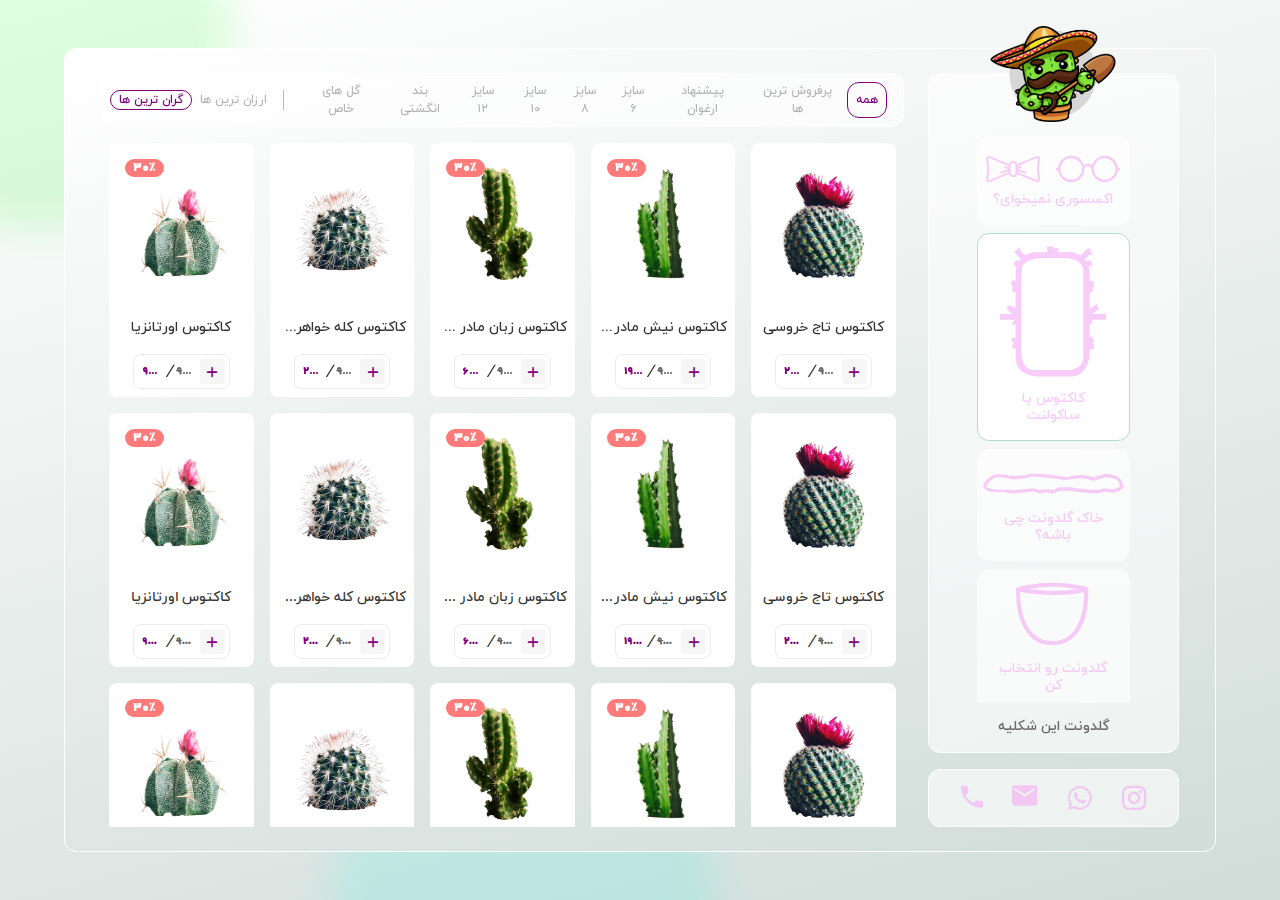
==== cactus-page.html @ 647c4fc6 "a." ====
<!DOCTYPE html>
<html lang="en">
<head>
    <meta charset="UTF-8">
    <title>kaktos | کاکتوس</title>
    <meta name="title" content="kaktos | کاکتوس">
    <meta name="description" content="">
    <meta name="keywords" content="">
    <meta name="robots" content="index, follow">
    <meta http-equiv="Content-Type" content="text/html; charset=utf-8">
    <meta name="language" content="Persian">
    <meta name="author" content="پروشاپ">
    <link rel="icon" href="assets/image/logo.png">
    <meta name="theme-color" content="#FA4252">
    <meta name="viewport" content="width=device-width, initial-scale=1.0, maximum-scale=1.0"/>
    <link rel="stylesheet" type="text/css" href="assets/vendors/bootstrap/css/bootstrap.min.css">
    <link rel="stylesheet" type="text/css" href="assets/vendors/bootstrap/css/bootstrap.rtl.min.css">
    <link rel="stylesheet" type="text/css" href="assets/vendors/nice-number/jquery.nice-number.css">
    <link rel="stylesheet" type="text/css" href="assets/vendors/OverlayScrollbars/css/OverlayScrollbars.min.css">

    <link type="text/css" rel="stylesheet" href="assets/vendors/lightgallery/css/lightgallery.min.css" />
    <link type="text/css" rel="stylesheet" href="assets/vendors/lightgallery/css/lg-zoom.css" />
    <link rel="stylesheet" type="text/css" href="assets/css/main.css">
</head>
<body class="rtl" dir="rtl">
<div class="background position-fixed">
</div>
<main class="position-relative py-5 px-md-0 px-2">
    <div class="container custom-container main-bg border-color-white border-style-solid border-width-1 border-radius-30 fixed-height h-100">
        <div class="row d-flex flex-wrap align-items-center px-0 py-4 p-md-4 h-100">
            <div class="bgc-purple d-lg-none bgc-lavender-rose-hover color-white color-purple-hover transition-1s menu-icon position-fixed d-flex align-items-center justify-content-center">
                <i class="icon-font-menu fw-bold fst-normal d-flex align-items-center justify-content-center font-size-14"></i>
            </div>
            <div class="col-lg-3 h-100 d-flex flex-column sidebar-sm">
                <div class="icon-font-close d-lg-none color-purple font-size-26 me-0 ms-auto"></div>
                <div class="sidebar bgc-white-b-6 border-radius-30 position-relative h-100 pt-0 pt-lg-5 d-flex flex-column  border-width-1 border-style-solid border-color-white">
                    <div class="image position-absolute">
                        <img src="assets/image/logo.png" alt="logo" class="w-100 h-100" />
                    </div>
                    <div class="sidebar-main w-100 h-100 d-flex flex-column">
                        <div class="scrollbar px-4 h-100">
                            <div class="create-vase-items px-4 d-flex flex-column justify-content-between h-100">
                                <a href="#" class="mb-2 bgc-white-b-6 bgc-white-hover border-radius-30 p-3 d-flex flex-wrap color-lavender-rose-b-6 color-lavender-rose-hover">
                                    <div class="w-100 d-flex align-items-center justify-content-center">
                                        <i class="icon-font-glasses fst-normal font-size-26 px-2"></i>
                                        <i class="icon-font-bow-tie fst-normal font-size-26 px-2"></i>
                                    </div>
                                    <h6 class="text-center mb-0 w-100 font-size-14">اکسسوری نمیخوای؟</h6>
                                </a>
                                <a href="#" class="active mb-2  bgc-white-b-6 bgc-white-hover border-radius-30 p-3 d-flex flex-wrap color-lavender-rose-b-6 color-lavender-rose-hover">
                                    <div class="w-100 d-flex align-items-center justify-content-center">
                                        <i class="icon-font-cactus cactus-icon fst-normal fw-bold px-2"></i>
                                    </div>
                                    <h6 class="text-center mb-0 w-100 mt-3 font-size-14">کاکتوس یا ساکولنت</h6>
                                </a>
                                <a href="#" class="mb-2 bgc-white-b-6 bgc-white-hover border-radius-30 p-3 d-flex flex-wrap color-lavender-rose-b-6 color-lavender-rose-hover">
                                    <div class="w-100 d-flex align-items-center justify-content-center">
                                        <i class="icon-font-soil soil-icon fst-normal fw-bold px-2"></i>
                                    </div>
                                    <h6 class="text-center mb-0 w-100 font-size-14">خاک گلدونت چی باشه؟</h6>
                                </a>
                                <a href="#" class="mb-2 bgc-white-b-6 bgc-white-hover border-radius-30 p-3 d-flex flex-wrap color-lavender-rose-b-6 color-lavender-rose-hover">
                                    <div class="w-100 d-flex align-items-center justify-content-center">
                                        <i class="icon-font-vase vase-icon fst-normal fw-bold px-2"></i>
                                    </div>
                                    <h6 class="text-center mb-0 w-100 mt-3 font-size-14">گلدونت رو انتخاب کن</h6>
                                </a>
                            </div>
                        </div>
                        <div class="px-4 w-100 text-center my-3">
                            <h6 class="font-size-14 color-dim-gray mb-0">گلدونت این شکلیه</h6>
                        </div>
                    </div>
                </div>
                <ul class="bgc-white-b-6 w-100 border-radius-30 position-relative py-3 px-4 mt-3 mb-0 d-flex justify-content-between border-width-1 border-style-solid border-color-white">
                    <li class="px-2">
                        <a href="" class="icon-font-instagram font-size-24 d-flex align-items-center color-lavender-rose-b-6 color-purple-hover"></a>
                    </li>
                    <li class="px-2">
                        <a href="" class="icon-font-whatsApp font-size-24 d-flex align-items-center color-lavender-rose-b-6 color-purple-hover"></a>
                    </li>
                    <li class="px-2">
                        <a href="" class="icon-font-mail font-size-20 d-flex align-items-center color-lavender-rose-b-6 color-purple-hover"></a>
                    </li>
                    <li class="px-2">
                        <a href="" class="icon-font-phone font-size-22 d-flex align-items-center color-lavender-rose-b-6 color-purple-hover"></a>
                    </li>
                </ul>
            </div>
            <div class="col-12 col-lg-9 h-100 d-flex scrollbar">
                <div class="gallery w-100">
                    <div class="d-flex align-items-center justify-content-between py-2 bgc-white-b-6 border-color-white border-style-solid border-width-1 border-radius-30 mb-3">
                        <div class="col-4 col-sm-3 p-0 option-sm position-relative flex-lg-grow-1" data-dropdown>
                            <div class="option-head d-flex d-lg-none px-2 justify-content-between">
                                <span class="set-text font-size-12 text-no-wrap flex-grow-1"></span>
                                <i class="icon-font-arrow-down fst-normal d-flex align-items-center font-size-18 fw-bold arrow"></i>
                            </div>
                            <div id="filters" class="category-leaders js-radio-button-group filters button-group px-3 py-2 py-lg-0 options d-flex flex-column flex-lg-row">
                                <button class="border-0 bgc-transparent color-dim-gray-2-b-5 px-2 font-size-12 border-radius-30 is-checked" data-filter="*">همه</button>
                                <button class="border-0 bgc-transparent color-dim-gray-2-b-5 px-2 font-size-12 border-radius-30" data-filter="best-sellers-category">پرفروش ترین ها</button>
                                <button class="border-0 bgc-transparent color-dim-gray-2-b-5 px-2 font-size-12 border-radius-30" data-filter="arqhavan-suggestion">پیشنهاد ارغوان</button>
                                <button class="border-0 bgc-transparent color-dim-gray-2-b-5 px-2 font-size-12 border-radius-30" data-filter="size-6">سایز ۶</button>
                                <button class="border-0 bgc-transparent color-dim-gray-2-b-5 px-2 font-size-12 border-radius-30" data-filter="size-8">سایز ۸</button>
                                <button class="border-0 bgc-transparent color-dim-gray-2-b-5 px-2 font-size-12 border-radius-30" data-filter="size-10">سایز ۱۰</button>
                                <button class="border-0 bgc-transparent color-dim-gray-2-b-5 px-2 font-size-12 border-radius-30" data-filter="size-12">سایز ۱۲</button>
                                <button class="border-0 bgc-transparent color-dim-gray-2-b-5 px-2 font-size-12 border-radius-30" data-filter="thumbnail">بند انگشتی</button>
                                <button class="border-0 bgc-transparent color-dim-gray-2-b-5 px-2 font-size-12 border-radius-30" data-filter="special-flowers">گل های خاص</button>
                            </div>
                        </div>
                        <div id="sorts" class="sort-button-group d-flex flex-wrap js-radio-button-group filters button-group px-2">
                            <button class="border-0 bgc-transparent color-dim-gray-2-b-5 px-2 font-size-12 border-radius-30" data-sort-direction="asc" data-sort-value="price">ارزان ترین ها</button>
                            <button class="border-0 bgc-transparent color-dim-gray-2-b-5 px-2 font-size-12 border-radius-30 is-checked" data-sort-direction="desc" data-sort-value="price">گران ترین ها</button>
                        </div>
                    </div>
                    <div class="grid w-100 gallery-container" id="gallery">
                        <div class="grid-item px-2 mb-3" data-order="arqhavan-suggestion" data-price="2000">
                            <div class="p-2 bgc-white border-radius-20">
                                <div class="image text-center position-relative" data-src="assets/image/cactus's/1.png">
                                    <div class="gallery-popup position-absolute w-100 h-100 d-flex align-items-end justify-content-end p-2 bgc-whisper-2-b-5 border-radius-20 cursor-pointer">
                                        <i class="icon-font-search d-flex align-content-center justify-content-center fst-normal bgc-white p-2 border-radius-50 color-purple"></i>
                                    </div>
                                    <a href="#">
                                        <img class="img-fluid" src="assets/image/cactus's/1.png" alt="کاکتوس تاج خروسی">
                                    </a>
                                </div>
                                <div class="galley-content text-center mt-3 d-flex flex-column w-100 justify-content-center">
                                    <a href="" class="font-size-14 color-black-b-8 color-purple-hover mb-2 text-no-wrap">کاکتوس تاج خروسی</a>
                                    <div class="price border-style-solid border-width-1 text-start border-color-whisper border-radius-20 mt-2 d-flex flex-wrap align-items-center justify-content-between p-1 mx-3">
                                        <div class="cart-plus bgc-white-smoke d-flex align-items-center justify-content-center p-2 border-radius-10 color-purple cursor-pointer color-white-hover bgc-purple-hover transition-1s">
                                            <i class="icon-font-plus fw-bold font-size-10 pt-1 fst-normal"></i>
                                        </div>
                                        <div class="px-1 card-price d-flex align-items-center flex-grow-1">
                                            <span class="font-size-10 color-dim-gray fw-bold text-decoration-line-through w-50 text-no-wrap text-end dir-ltr">۹۸.۰۰۰ </span>
                                            <i class="color-black-b-8 px-1">/</i>
                                            <span class="font-size-10 color-purple fw-bold text-no-wrap w-50 text-no-wrap text-end dir-ltr">۲۰۰۰</span>
                                        </div>
                                    </div>
                                </div>
                            </div>
                        </div>
                        <div class="grid-item px-2 mb-3" data-order="best-sellers-category" data-price="19000">
                            <div class="p-2 bgc-white border-radius-20">
                                <div class="image text-center position-relative" data-src="assets/image/cactus's/4.png">
                                    <span class="discount position-absolute bgc-salmon font-size-12 fw-bold px-2 border-radius-50 color-white">
                                        ۳۰٪
                                    </span>
                                    <div class="gallery-popup position-absolute w-100 h-100 d-flex align-items-end justify-content-end p-2 bgc-whisper-2-b-5 border-radius-20 cursor-pointer">
                                        <i class="icon-font-search d-flex align-content-center justify-content-center fst-normal bgc-white p-2 border-radius-50 color-purple"></i>
                                    </div>
                                    <a href="#">
                                        <img class="img-fluid" src="assets/image/cactus's/4.png" alt="کاکتوس نیش مادرزن">
                                    </a>
                                </div>
                                <div class="galley-content text-center mt-3 d-flex flex-column w-100 justify-content-center">
                                    <a href="" class="font-size-14 color-black-b-8 color-purple-hover mb-2 text-no-wrap">کاکتوس نیش مادرزن</a>
                                    <div class="price border-style-solid border-width-1 text-start border-color-whisper border-radius-20 mt-2 d-flex flex-wrap align-items-center justify-content-between p-1 mx-3">
                                        <div class="cart-plus bgc-white-smoke d-flex align-items-center justify-content-center p-2 border-radius-10 color-purple cursor-pointer color-white-hover bgc-purple-hover transition-1s">
                                            <i class="icon-font-plus fw-bold font-size-10 pt-1 fst-normal"></i>
                                        </div>
                                        <div class="px-1 card-price d-flex align-items-center flex-grow-1">
                                            <span class="font-size-10 color-dim-gray fw-bold text-decoration-line-through w-50 text-no-wrap text-end dir-ltr">۹۸.۰۰۰ </span>
                                            <i class="color-black-b-8 px-1">/</i>
                                            <span class="font-size-10 color-purple fw-bold text-no-wrap w-50 text-no-wrap text-end dir-ltr">۱۹۰۰۰</span>
                                        </div>
                                    </div>
                                </div>
                            </div>
                        </div>
                        <div class="grid-item px-2 mb-3" data-order="size-8" data-price="6000">
                            <div class="p-2 bgc-white border-radius-20">
                                <div class="image text-center position-relative" data-src="assets/image/cactus's/2.png">
                                    <span class="discount position-absolute bgc-salmon font-size-12 fw-bold px-2 border-radius-50 color-white">
                                        ۳۰٪
                                    </span>
                                    <div class="gallery-popup position-absolute w-100 h-100 d-flex align-items-end justify-content-end p-2 bgc-whisper-2-b-5 border-radius-20 cursor-pointer">
                                        <i class="icon-font-search d-flex align-content-center justify-content-center fst-normal bgc-white p-2 border-radius-50 color-purple"></i>
                                    </div>
                                    <a href="#">
                                        <img class="img-fluid" src="assets/image/cactus's/2.png" alt="کاکتوس زبان مادر شوهر">
                                    </a>
                                </div>
                                <div class="galley-content text-center mt-3 d-flex flex-column w-100 justify-content-center">
                                    <a href="" class="font-size-14 color-black-b-8 color-purple-hover mb-2 text-no-wrap">کاکتوس زبان مادر شوهر</a>
                                    <div class="price border-style-solid border-width-1 text-start border-color-whisper border-radius-20 mt-2 d-flex flex-wrap align-items-center justify-content-between p-1 mx-3">
                                        <div class="cart-plus bgc-white-smoke d-flex align-items-center justify-content-center p-2 border-radius-10 color-purple cursor-pointer color-white-hover bgc-purple-hover transition-1s">
                                            <i class="icon-font-plus fw-bold font-size-10 pt-1 fst-normal"></i>
                                        </div>
                                        <div class="px-1 card-price d-flex align-items-center flex-grow-1">
                                            <span class="font-size-10 color-dim-gray fw-bold text-decoration-line-through w-50 text-no-wrap text-end dir-ltr">۹۸.۰۰۰ </span>
                                            <i class="color-black-b-8 px-1">/</i>
                                            <span class="font-size-10 color-purple fw-bold text-no-wrap w-50 text-no-wrap text-end dir-ltr">۶۰۰۰</span>
                                        </div>
                                    </div>
                                </div>
                            </div>
                        </div>
                        <div class="grid-item px-2 mb-3" data-order="size-6" data-price="250000">
                            <div class="p-2 bgc-white border-radius-20">
                                <div class="image text-center position-relative" data-src="assets/image/cactus's/5.png">
                                    <div class="gallery-popup position-absolute w-100 h-100 d-flex align-items-end justify-content-end p-2 bgc-whisper-2-b-5 border-radius-20 cursor-pointer">
                                        <i class="icon-font-search d-flex align-content-center justify-content-center fst-normal bgc-white p-2 border-radius-50 color-purple"></i>
                                    </div>
                                    <a href="#">
                                        <img class="img-fluid" src="assets/image/cactus's/5.png" alt="کاکتوس کله خواهرشوهر">
                                    </a>
                                </div>
                                <div class="galley-content text-center mt-3 d-flex flex-column w-100 justify-content-center">
                                    <a href="" class="font-size-14 color-black-b-8 color-purple-hover mb-2 text-no-wrap">کاکتوس کله خواهرشوهر</a>
                                    <div class="price border-style-solid border-width-1 text-start border-color-whisper border-radius-20 mt-2 d-flex flex-wrap align-items-center justify-content-between p-1 mx-3">
                                        <div class="cart-plus bgc-white-smoke d-flex align-items-center justify-content-center p-2 border-radius-10 color-purple cursor-pointer color-white-hover bgc-purple-hover transition-1s">
                                            <i class="icon-font-plus fw-bold font-size-10 pt-1 fst-normal"></i>
                                        </div>
                                        <div class="px-1 card-price d-flex align-items-center flex-grow-1">
                                            <span class="font-size-10 color-dim-gray fw-bold text-decoration-line-through w-50 text-no-wrap text-end dir-ltr">۹۸.۰۰۰ </span>
                                            <i class="color-black-b-8 px-1">/</i>
                                            <span class="font-size-10 color-purple fw-bold text-no-wrap w-50 text-no-wrap text-end dir-ltr">۲۵۰۰۰۰</span>
                                        </div>
                                    </div>
                                </div>
                            </div>
                        </div>
                        <div class="grid-item px-2 mb-3" data-order="size-6" data-price="9000">
                            <div class="p-2 bgc-white border-radius-20">
                                <div class="image text-center position-relative" data-src="assets/image/cactus's/3.png">
                                    <span class="discount position-absolute bgc-salmon font-size-12 fw-bold px-2 border-radius-50 color-white">
                                        ۳۰٪
                                    </span>
                                    <div class="gallery-popup position-absolute w-100 h-100 d-flex align-items-end justify-content-end p-2 bgc-whisper-2-b-5 border-radius-20 cursor-pointer">
                                        <i class="icon-font-search d-flex align-content-center justify-content-center fst-normal bgc-white p-2 border-radius-50 color-purple"></i>
                                    </div>
                                    <a href="#">
                                        <img class="img-fluid" src="assets/image/cactus's/3.png" alt="کاکتوس اورتانزیا">
                                    </a>
                                </div>
                                <div class="galley-content text-center mt-3 d-flex flex-column w-100 justify-content-center">
                                    <a href="" class="font-size-14 color-black-b-8 color-purple-hover mb-2 text-no-wrap">کاکتوس اورتانزیا</a>
                                    <div class="price border-style-solid border-width-1 text-start border-color-whisper border-radius-20 mt-2 d-flex flex-wrap align-items-center justify-content-between p-1 mx-3">
                                        <div class="cart-plus bgc-white-smoke d-flex align-items-center justify-content-center p-2 border-radius-10 color-purple cursor-pointer color-white-hover bgc-purple-hover transition-1s">
                                            <i class="icon-font-plus fw-bold font-size-10 pt-1 fst-normal"></i>
                                        </div>
                                        <div class="px-1 card-price d-flex align-items-center flex-grow-1">
                                            <span class="font-size-10 color-dim-gray fw-bold text-decoration-line-through w-50 text-no-wrap text-end dir-ltr">۹۸.۰۰۰ </span>
                                            <i class="color-black-b-8 px-1">/</i>
                                            <span class="font-size-10 color-purple fw-bold text-no-wrap w-50 text-no-wrap text-end dir-ltr">۹۰۰۰</span>
                                        </div>
                                    </div>
                                </div>
                            </div>
                        </div>
                        <div class="grid-item px-2 mb-3" data-order="size-8" data-price="2000">
                            <div class="p-2 bgc-white border-radius-20">
                                <div class="image text-center position-relative" data-src="assets/image/cactus's/1.png">
                                    <div class="gallery-popup position-absolute w-100 h-100 d-flex align-items-end justify-content-end p-2 bgc-whisper-2-b-5 border-radius-20 cursor-pointer">
                                        <i class="icon-font-search d-flex align-content-center justify-content-center fst-normal bgc-white p-2 border-radius-50 color-purple"></i>
                                    </div>
                                    <a href="#">
                                        <img class="img-fluid" src="assets/image/cactus's/1.png" alt="کاکتوس تاج خروسی">
                                    </a>
                                </div>
                                <div class="galley-content text-center mt-3 d-flex flex-column w-100 justify-content-center">
                                    <a href="" class="font-size-14 color-black-b-8 color-purple-hover mb-2 text-no-wrap">کاکتوس تاج خروسی</a>
                                    <div class="price border-style-solid border-width-1 text-start border-color-whisper border-radius-20 mt-2 d-flex flex-wrap align-items-center justify-content-between p-1 mx-3">
                                        <div class="cart-plus bgc-white-smoke d-flex align-items-center justify-content-center p-2 border-radius-10 color-purple cursor-pointer color-white-hover bgc-purple-hover transition-1s">
                                            <i class="icon-font-plus fw-bold font-size-10 pt-1 fst-normal"></i>
                                        </div>
                                        <div class="px-1 card-price d-flex align-items-center flex-grow-1">
                                            <span class="font-size-10 color-dim-gray fw-bold text-decoration-line-through w-50 text-no-wrap text-end dir-ltr">۹۸.۰۰۰ </span>
                                            <i class="color-black-b-8 px-1">/</i>
                                            <span class="font-size-10 color-purple fw-bold text-no-wrap w-50 text-no-wrap text-end dir-ltr">۲۰۰۰</span>
                                        </div>
                                    </div>
                                </div>
                            </div>
                        </div>
                        <div class="grid-item px-2 mb-3" data-order="size-6" data-price="19000">
                            <div class="p-2 bgc-white border-radius-20">
                                <div class="image text-center position-relative" data-src="assets/image/cactus's/4.png">
                                    <span class="discount position-absolute bgc-salmon font-size-12 fw-bold px-2 border-radius-50 color-white">
                                        ۳۰٪
                                    </span>
                                    <div class="gallery-popup position-absolute w-100 h-100 d-flex align-items-end justify-content-end p-2 bgc-whisper-2-b-5 border-radius-20 cursor-pointer">
                                        <i class="icon-font-search d-flex align-content-center justify-content-center fst-normal bgc-white p-2 border-radius-50 color-purple"></i>
                                    </div>
                                    <a href="#">
                                        <img class="img-fluid" src="assets/image/cactus's/4.png" alt="کاکتوس نیش مادرزن">
                                    </a>
                                </div>
                                <div class="galley-content text-center mt-3 d-flex flex-column w-100 justify-content-center">
                                    <a href="" class="font-size-14 color-black-b-8 color-purple-hover mb-2 text-no-wrap">کاکتوس نیش مادرزن</a>
                                    <div class="price border-style-solid border-width-1 text-start border-color-whisper border-radius-20 mt-2 d-flex flex-wrap align-items-center justify-content-between p-1 mx-3">
                                        <div class="cart-plus bgc-white-smoke d-flex align-items-center justify-content-center p-2 border-radius-10 color-purple cursor-pointer color-white-hover bgc-purple-hover transition-1s">
                                            <i class="icon-font-plus fw-bold font-size-10 pt-1 fst-normal"></i>
                                        </div>
                                        <div class="px-1 card-price d-flex align-items-center flex-grow-1">
                                            <span class="font-size-10 color-dim-gray fw-bold text-decoration-line-through w-50 text-no-wrap text-end dir-ltr">۹۸.۰۰۰ </span>
                                            <i class="color-black-b-8 px-1">/</i>
                                            <span class="font-size-10 color-purple fw-bold text-no-wrap w-50 text-no-wrap text-end dir-ltr">۱۹۰۰۰</span>
                                        </div>
                                    </div>
                                </div>
                            </div>
                        </div>
                        <div class="grid-item px-2 mb-3" data-order="best-sellers-category" data-price="6000">
                            <div class="p-2 bgc-white border-radius-20">
                                <div class="image text-center position-relative" data-src="assets/image/cactus's/2.png">
                                    <span class="discount position-absolute bgc-salmon font-size-12 fw-bold px-2 border-radius-50 color-white">
                                        ۳۰٪
                                    </span>
                                    <div class="gallery-popup position-absolute w-100 h-100 d-flex align-items-end justify-content-end p-2 bgc-whisper-2-b-5 border-radius-20 cursor-pointer">
                                        <i class="icon-font-search d-flex align-content-center justify-content-center fst-normal bgc-white p-2 border-radius-50 color-purple"></i>
                                    </div>
                                    <a href="#">
                                        <img class="img-fluid" src="assets/image/cactus's/2.png" alt="کاکتوس زبان مادر شوهر">
                                    </a>
                                </div>
                                <div class="galley-content text-center mt-3 d-flex flex-column w-100 justify-content-center">
                                    <a href="" class="font-size-14 color-black-b-8 color-purple-hover mb-2 text-no-wrap">کاکتوس زبان مادر شوهر</a>
                                    <div class="price border-style-solid border-width-1 text-start border-color-whisper border-radius-20 mt-2 d-flex flex-wrap align-items-center justify-content-between p-1 mx-3">
                                        <div class="cart-plus bgc-white-smoke d-flex align-items-center justify-content-center p-2 border-radius-10 color-purple cursor-pointer color-white-hover bgc-purple-hover transition-1s">
                                            <i class="icon-font-plus fw-bold font-size-10 pt-1 fst-normal"></i>
                                        </div>
                                        <div class="px-1 card-price d-flex align-items-center flex-grow-1">
                                            <span class="font-size-10 color-dim-gray fw-bold text-decoration-line-through w-50 text-no-wrap text-end dir-ltr">۹۸.۰۰۰ </span>
                                            <i class="color-black-b-8 px-1">/</i>
                                            <span class="font-size-10 color-purple fw-bold text-no-wrap w-50 text-no-wrap text-end dir-ltr">۶۰۰۰</span>
                                        </div>
                                    </div>
                                </div>
                            </div>
                        </div>
                        <div class="grid-item px-2 mb-3" data-order="thumbnail" data-price="250000">
                            <div class="p-2 bgc-white border-radius-20">
                                <div class="image text-center position-relative" data-src="assets/image/cactus's/5.png">
                                    <div class="gallery-popup position-absolute w-100 h-100 d-flex align-items-end justify-content-end p-2 bgc-whisper-2-b-5 border-radius-20 cursor-pointer">
                                        <i class="icon-font-search d-flex align-content-center justify-content-center fst-normal bgc-white p-2 border-radius-50 color-purple"></i>
                                    </div>
                                    <a href="#">
                                        <img class="img-fluid" src="assets/image/cactus's/5.png" alt="کاکتوس کله خواهرشوهر">
                                    </a>
                                </div>
                                <div class="galley-content text-center mt-3 d-flex flex-column w-100 justify-content-center">
                                    <a href="" class="font-size-14 color-black-b-8 color-purple-hover mb-2 text-no-wrap">کاکتوس کله خواهرشوهر</a>
                                    <div class="price border-style-solid border-width-1 text-start border-color-whisper border-radius-20 mt-2 d-flex flex-wrap align-items-center justify-content-between p-1 mx-3">
                                        <div class="cart-plus bgc-white-smoke d-flex align-items-center justify-content-center p-2 border-radius-10 color-purple cursor-pointer color-white-hover bgc-purple-hover transition-1s">
                                            <i class="icon-font-plus fw-bold font-size-10 pt-1 fst-normal"></i>
                                        </div>
                                        <div class="px-1 card-price d-flex align-items-center flex-grow-1">
                                            <span class="font-size-10 color-dim-gray fw-bold text-decoration-line-through w-50 text-no-wrap text-end dir-ltr">۹۸.۰۰۰ </span>
                                            <i class="color-black-b-8 px-1">/</i>
                                            <span class="font-size-10 color-purple fw-bold text-no-wrap w-50 text-no-wrap text-end dir-ltr">۲۵۰۰۰۰</span>
                                        </div>
                                    </div>
                                </div>
                            </div>
                        </div>
                        <div class="grid-item px-2 mb-3" data-order="thumbnail" data-price="9000">
                            <div class="p-2 bgc-white border-radius-20">
                                <div class="image text-center position-relative" data-src="assets/image/cactus's/3.png">
                                    <span class="discount position-absolute bgc-salmon font-size-12 fw-bold px-2 border-radius-50 color-white">
                                        ۳۰٪
                                    </span>
                                    <div class="gallery-popup position-absolute w-100 h-100 d-flex align-items-end justify-content-end p-2 bgc-whisper-2-b-5 border-radius-20 cursor-pointer">
                                        <i class="icon-font-search d-flex align-content-center justify-content-center fst-normal bgc-white p-2 border-radius-50 color-purple"></i>
                                    </div>
                                    <a href="#">
                                        <img class="img-fluid" src="assets/image/cactus's/3.png" alt="کاکتوس اورتانزیا">
                                    </a>
                                </div>
                                <div class="galley-content text-center mt-3 d-flex flex-column w-100 justify-content-center">
                                    <a href="" class="font-size-14 color-black-b-8 color-purple-hover mb-2 text-no-wrap">کاکتوس اورتانزیا</a>
                                    <div class="price border-style-solid border-width-1 text-start border-color-whisper border-radius-20 mt-2 d-flex flex-wrap align-items-center justify-content-between p-1 mx-3">
                                        <div class="cart-plus bgc-white-smoke d-flex align-items-center justify-content-center p-2 border-radius-10 color-purple cursor-pointer color-white-hover bgc-purple-hover transition-1s">
                                            <i class="icon-font-plus fw-bold font-size-10 pt-1 fst-normal"></i>
                                        </div>
                                        <div class="px-1 card-price d-flex align-items-center flex-grow-1">
                                            <span class="font-size-10 color-dim-gray fw-bold text-decoration-line-through w-50 text-no-wrap text-end dir-ltr">۹۸.۰۰۰ </span>
                                            <i class="color-black-b-8 px-1">/</i>
                                            <span class="font-size-10 color-purple fw-bold text-no-wrap w-50 text-no-wrap text-end dir-ltr">۹۰۰۰</span>
                                        </div>
                                    </div>
                                </div>
                            </div>
                        </div>
                        <div class="grid-item px-2 mb-3" data-order="arqhavan-suggestion" data-price="2000">
                            <div class="p-2 bgc-white border-radius-20">
                                <div class="image text-center position-relative" data-src="assets/image/cactus's/1.png">
                                    <div class="gallery-popup position-absolute w-100 h-100 d-flex align-items-end justify-content-end p-2 bgc-whisper-2-b-5 border-radius-20 cursor-pointer">
                                        <i class="icon-font-search d-flex align-content-center justify-content-center fst-normal bgc-white p-2 border-radius-50 color-purple"></i>
                                    </div>
                                    <a href="#">
                                        <img class="img-fluid" src="assets/image/cactus's/1.png" alt="کاکتوس تاج خروسی">
                                    </a>
                                </div>
                                <div class="galley-content text-center mt-3 d-flex flex-column w-100 justify-content-center">
                                    <a href="" class="font-size-14 color-black-b-8 color-purple-hover mb-2 text-no-wrap">کاکتوس تاج خروسی</a>
                                    <div class="price border-style-solid border-width-1 text-start border-color-whisper border-radius-20 mt-2 d-flex flex-wrap align-items-center justify-content-between p-1 mx-3">
                                        <div class="cart-plus bgc-white-smoke d-flex align-items-center justify-content-center p-2 border-radius-10 color-purple cursor-pointer color-white-hover bgc-purple-hover transition-1s">
                                            <i class="icon-font-plus fw-bold font-size-10 pt-1 fst-normal"></i>
                                        </div>
                                        <div class="px-1 card-price d-flex align-items-center flex-grow-1">
                                            <span class="font-size-10 color-dim-gray fw-bold text-decoration-line-through w-50 text-no-wrap text-end dir-ltr">۹۸.۰۰۰ </span>
                                            <i class="color-black-b-8 px-1">/</i>
                                            <span class="font-size-10 color-purple fw-bold text-no-wrap w-50 text-no-wrap text-end dir-ltr">۲۰۰۰</span>
                                        </div>
                                    </div>
                                </div>
                            </div>
                        </div>
                        <div class="grid-item px-2 mb-3" data-order="best-sellers-category" data-price="19000">
                            <div class="p-2 bgc-white border-radius-20">
                                <div class="image text-center position-relative" data-src="assets/image/cactus's/4.png">
                                    <span class="discount position-absolute bgc-salmon font-size-12 fw-bold px-2 border-radius-50 color-white">
                                        ۳۰٪
                                    </span>
                                    <div class="gallery-popup position-absolute w-100 h-100 d-flex align-items-end justify-content-end p-2 bgc-whisper-2-b-5 border-radius-20 cursor-pointer">
                                        <i class="icon-font-search d-flex align-content-center justify-content-center fst-normal bgc-white p-2 border-radius-50 color-purple"></i>
                                    </div>
                                    <a href="#">
                                        <img class="img-fluid" src="assets/image/cactus's/4.png" alt="کاکتوس نیش مادرزن">
                                    </a>
                                </div>
                                <div class="galley-content text-center mt-3 d-flex flex-column w-100 justify-content-center">
                                    <a href="" class="font-size-14 color-black-b-8 color-purple-hover mb-2 text-no-wrap">کاکتوس نیش مادرزن</a>
                                    <div class="price border-style-solid border-width-1 text-start border-color-whisper border-radius-20 mt-2 d-flex flex-wrap align-items-center justify-content-between p-1 mx-3">
                                        <div class="cart-plus bgc-white-smoke d-flex align-items-center justify-content-center p-2 border-radius-10 color-purple cursor-pointer color-white-hover bgc-purple-hover transition-1s">
                                            <i class="icon-font-plus fw-bold font-size-10 pt-1 fst-normal"></i>
                                        </div>
                                        <div class="px-1 card-price d-flex align-items-center flex-grow-1">
                                            <span class="font-size-10 color-dim-gray fw-bold text-decoration-line-through w-50 text-no-wrap text-end dir-ltr">۹۸.۰۰۰ </span>
                                            <i class="color-black-b-8 px-1">/</i>
                                            <span class="font-size-10 color-purple fw-bold text-no-wrap w-50 text-no-wrap text-end dir-ltr">۱۹۰۰۰</span>
                                        </div>
                                    </div>
                                </div>
                            </div>
                        </div>
                        <div class="grid-item px-2 mb-3" data-order="size-6" data-price="6000">
                            <div class="p-2 bgc-white border-radius-20">
                                <div class="image text-center position-relative" data-src="assets/image/cactus's/2.png">
                                    <span class="discount position-absolute bgc-salmon font-size-12 fw-bold px-2 border-radius-50 color-white">
                                        ۳۰٪
                                    </span>
                                    <div class="gallery-popup position-absolute w-100 h-100 d-flex align-items-end justify-content-end p-2 bgc-whisper-2-b-5 border-radius-20 cursor-pointer">
                                        <i class="icon-font-search d-flex align-content-center justify-content-center fst-normal bgc-white p-2 border-radius-50 color-purple"></i>
                                    </div>
                                    <a href="#">
                                        <img class="img-fluid" src="assets/image/cactus's/2.png" alt="کاکتوس زبان مادر شوهر">
                                    </a>
                                </div>
                                <div class="galley-content text-center mt-3 d-flex flex-column w-100 justify-content-center">
                                    <a href="" class="font-size-14 color-black-b-8 color-purple-hover mb-2 text-no-wrap">کاکتوس زبان مادر شوهر</a>
                                    <div class="price border-style-solid border-width-1 text-start border-color-whisper border-radius-20 mt-2 d-flex flex-wrap align-items-center justify-content-between p-1 mx-3">
                                        <div class="cart-plus bgc-white-smoke d-flex align-items-center justify-content-center p-2 border-radius-10 color-purple cursor-pointer color-white-hover bgc-purple-hover transition-1s">
                                            <i class="icon-font-plus fw-bold font-size-10 pt-1 fst-normal"></i>
                                        </div>
                                        <div class="px-1 card-price d-flex align-items-center flex-grow-1">
                                            <span class="font-size-10 color-dim-gray fw-bold text-decoration-line-through w-50 text-no-wrap text-end dir-ltr">۹۸.۰۰۰ </span>
                                            <i class="color-black-b-8 px-1">/</i>
                                            <span class="font-size-10 color-purple fw-bold text-no-wrap w-50 text-no-wrap text-end dir-ltr">۶۰۰۰</span>
                                        </div>
                                    </div>
                                </div>
                            </div>
                        </div>
                        <div class="grid-item px-2 mb-3" data-order="arqhavan-suggestion" data-price="250000">
                            <div class="p-2 bgc-white border-radius-20">
                                <div class="image text-center position-relative" data-src="assets/image/cactus's/5.png">
                                    <div class="gallery-popup position-absolute w-100 h-100 d-flex align-items-end justify-content-end p-2 bgc-whisper-2-b-5 border-radius-20 cursor-pointer">
                                        <i class="icon-font-search d-flex align-content-center justify-content-center fst-normal bgc-white p-2 border-radius-50 color-purple"></i>
                                    </div>
                                    <a href="#">
                                        <img class="img-fluid" src="assets/image/cactus's/5.png" alt="کاکتوس کله خواهرشوهر">
                                    </a>
                                </div>
                                <div class="galley-content text-center mt-3 d-flex flex-column w-100 justify-content-center">
                                    <a href="" class="font-size-14 color-black-b-8 color-purple-hover mb-2 text-no-wrap">کاکتوس کله خواهرشوهر</a>
                                    <div class="price border-style-solid border-width-1 text-start border-color-whisper border-radius-20 mt-2 d-flex flex-wrap align-items-center justify-content-between p-1 mx-3">
                                        <div class="cart-plus bgc-white-smoke d-flex align-items-center justify-content-center p-2 border-radius-10 color-purple cursor-pointer color-white-hover bgc-purple-hover transition-1s">
                                            <i class="icon-font-plus fw-bold font-size-10 pt-1 fst-normal"></i>
                                        </div>
                                        <div class="px-1 card-price d-flex align-items-center flex-grow-1">
                                            <span class="font-size-10 color-dim-gray fw-bold text-decoration-line-through w-50 text-no-wrap text-end dir-ltr">۹۸.۰۰۰ </span>
                                            <i class="color-black-b-8 px-1">/</i>
                                            <span class="font-size-10 color-purple fw-bold text-no-wrap w-50 text-no-wrap text-end dir-ltr">۲۵۰۰۰۰</span>
                                        </div>
                                    </div>
                                </div>
                            </div>
                        </div>
                        <div class="grid-item px-2 mb-3" data-order="special-flowers" data-price="9000">
                            <div class="p-2 bgc-white border-radius-20">
                                <div class="image text-center position-relative" data-src="assets/image/cactus's/3.png">
                                    <span class="discount position-absolute bgc-salmon font-size-12 fw-bold px-2 border-radius-50 color-white">
                                        ۳۰٪
                                    </span>
                                    <div class="gallery-popup position-absolute w-100 h-100 d-flex align-items-end justify-content-end p-2 bgc-whisper-2-b-5 border-radius-20 cursor-pointer">
                                        <i class="icon-font-search d-flex align-content-center justify-content-center fst-normal bgc-white p-2 border-radius-50 color-purple"></i>
                                    </div>
                                    <a href="#">
                                        <img class="img-fluid" src="assets/image/cactus's/3.png" alt="کاکتوس اورتانزیا">
                                    </a>
                                </div>
                                <div class="galley-content text-center mt-3 d-flex flex-column w-100 justify-content-center">
                                    <a href="" class="font-size-14 color-black-b-8 color-purple-hover mb-2 text-no-wrap">کاکتوس اورتانزیا</a>
                                    <div class="price border-style-solid border-width-1 text-start border-color-whisper border-radius-20 mt-2 d-flex flex-wrap align-items-center justify-content-between p-1 mx-3">
                                        <div class="cart-plus bgc-white-smoke d-flex align-items-center justify-content-center p-2 border-radius-10 color-purple cursor-pointer color-white-hover bgc-purple-hover transition-1s">
                                            <i class="icon-font-plus fw-bold font-size-10 pt-1 fst-normal"></i>
                                        </div>
                                        <div class="px-1 card-price d-flex align-items-center flex-grow-1">
                                            <span class="font-size-10 color-dim-gray fw-bold text-decoration-line-through w-50 text-no-wrap text-end dir-ltr">۹۸.۰۰۰ </span>
                                            <i class="color-black-b-8 px-1">/</i>
                                            <span class="font-size-10 color-purple fw-bold text-no-wrap w-50 text-no-wrap text-end dir-ltr">۹۰۰۰</span>
                                        </div>
                                    </div>
                                </div>
                            </div>
                        </div>
                        <div class="grid-item px-2 mb-3" data-order="arqhavan-suggestion" data-price="2000">
                            <div class="p-2 bgc-white border-radius-20">
                                <div class="image text-center position-relative" data-src="assets/image/cactus's/1.png">
                                    <div class="gallery-popup position-absolute w-100 h-100 d-flex align-items-end justify-content-end p-2 bgc-whisper-2-b-5 border-radius-20 cursor-pointer">
                                        <i class="icon-font-search d-flex align-content-center justify-content-center fst-normal bgc-white p-2 border-radius-50 color-purple"></i>
                                    </div>
                                    <a href="#">
                                        <img class="img-fluid" src="assets/image/cactus's/1.png" alt="کاکتوس تاج خروسی">
                                    </a>
                                </div>
                                <div class="galley-content text-center mt-3 d-flex flex-column w-100 justify-content-center">
                                    <a href="" class="font-size-14 color-black-b-8 color-purple-hover mb-2 text-no-wrap">کاکتوس تاج خروسی</a>
                                    <div class="price border-style-solid border-width-1 text-start border-color-whisper border-radius-20 mt-2 d-flex flex-wrap align-items-center justify-content-between p-1 mx-3">
                                        <div class="cart-plus bgc-white-smoke d-flex align-items-center justify-content-center p-2 border-radius-10 color-purple cursor-pointer color-white-hover bgc-purple-hover transition-1s">
                                            <i class="icon-font-plus fw-bold font-size-10 pt-1 fst-normal"></i>
                                        </div>
                                        <div class="px-1 card-price d-flex align-items-center flex-grow-1">
                                            <span class="font-size-10 color-dim-gray fw-bold text-decoration-line-through w-50 text-no-wrap text-end dir-ltr">۹۸.۰۰۰ </span>
                                            <i class="color-black-b-8 px-1">/</i>
                                            <span class="font-size-10 color-purple fw-bold text-no-wrap w-50 text-no-wrap text-end dir-ltr">۲۰۰۰</span>
                                        </div>
                                    </div>
                                </div>
                            </div>
                        </div>
                        <div class="grid-item px-2 mb-3" data-order="size-6" data-price="19000">
                            <div class="p-2 bgc-white border-radius-20">
                                <div class="image text-center position-relative" data-src="assets/image/cactus's/4.png">
                                    <span class="discount position-absolute bgc-salmon font-size-12 fw-bold px-2 border-radius-50 color-white">
                                        ۳۰٪
                                    </span>
                                    <div class="gallery-popup position-absolute w-100 h-100 d-flex align-items-end justify-content-end p-2 bgc-whisper-2-b-5 border-radius-20 cursor-pointer">
                                        <i class="icon-font-search d-flex align-content-center justify-content-center fst-normal bgc-white p-2 border-radius-50 color-purple"></i>
                                    </div>
                                    <a href="#">
                                        <img class="img-fluid" src="assets/image/cactus's/4.png" alt="کاکتوس نیش مادرزن">
                                    </a>
                                </div>
                                <div class="galley-content text-center mt-3 d-flex flex-column w-100 justify-content-center">
                                    <a href="" class="font-size-14 color-black-b-8 color-purple-hover mb-2 text-no-wrap">کاکتوس نیش مادرزن</a>
                                    <div class="price border-style-solid border-width-1 text-start border-color-whisper border-radius-20 mt-2 d-flex flex-wrap align-items-center justify-content-between p-1 mx-3">
                                        <div class="cart-plus bgc-white-smoke d-flex align-items-center justify-content-center p-2 border-radius-10 color-purple cursor-pointer color-white-hover bgc-purple-hover transition-1s">
                                            <i class="icon-font-plus fw-bold font-size-10 pt-1 fst-normal"></i>
                                        </div>
                                        <div class="px-1 card-price d-flex align-items-center flex-grow-1">
                                            <span class="font-size-10 color-dim-gray fw-bold text-decoration-line-through w-50 text-no-wrap text-end dir-ltr">۹۸.۰۰۰ </span>
                                            <i class="color-black-b-8 px-1">/</i>
                                            <span class="font-size-10 color-purple fw-bold text-no-wrap w-50 text-no-wrap text-end dir-ltr">۱۹۰۰۰</span>
                                        </div>
                                    </div>
                                </div>
                            </div>
                        </div>
                        <div class="grid-item px-2 mb-3" data-order="best-sellers-category" data-price="6000">
                            <div class="p-2 bgc-white border-radius-20">
                                <div class="image text-center position-relative" data-src="assets/image/cactus's/2.png">
                                    <span class="discount position-absolute bgc-salmon font-size-12 fw-bold px-2 border-radius-50 color-white">
                                        ۳۰٪
                                    </span>
                                    <div class="gallery-popup position-absolute w-100 h-100 d-flex align-items-end justify-content-end p-2 bgc-whisper-2-b-5 border-radius-20 cursor-pointer">
                                        <i class="icon-font-search d-flex align-content-center justify-content-center fst-normal bgc-white p-2 border-radius-50 color-purple"></i>
                                    </div>
                                    <a href="#">
                                        <img class="img-fluid" src="assets/image/cactus's/2.png" alt="کاکتوس زبان مادر شوهر">
                                    </a>
                                </div>
                                <div class="galley-content text-center mt-3 d-flex flex-column w-100 justify-content-center">
                                    <a href="" class="font-size-14 color-black-b-8 color-purple-hover mb-2 text-no-wrap">کاکتوس زبان مادر شوهر</a>
                                    <div class="price border-style-solid border-width-1 text-start border-color-whisper border-radius-20 mt-2 d-flex flex-wrap align-items-center justify-content-between p-1 mx-3">
                                        <div class="cart-plus bgc-white-smoke d-flex align-items-center justify-content-center p-2 border-radius-10 color-purple cursor-pointer color-white-hover bgc-purple-hover transition-1s">
                                            <i class="icon-font-plus fw-bold font-size-10 pt-1 fst-normal"></i>
                                        </div>
                                        <div class="px-1 card-price d-flex align-items-center flex-grow-1">
                                            <span class="font-size-10 color-dim-gray fw-bold text-decoration-line-through w-50 text-no-wrap text-end dir-ltr">۹۸.۰۰۰ </span>
                                            <i class="color-black-b-8 px-1">/</i>
                                            <span class="font-size-10 color-purple fw-bold text-no-wrap w-50 text-no-wrap text-end dir-ltr">۶۰۰۰</span>
                                        </div>
                                    </div>
                                </div>
                            </div>
                        </div>
                        <div class="grid-item px-2 mb-3" data-order="arqhavan-suggestion" data-price="250000">
                            <div class="p-2 bgc-white border-radius-20">
                                <div class="image text-center position-relative" data-src="assets/image/cactus's/5.png">
                                    <div class="gallery-popup position-absolute w-100 h-100 d-flex align-items-end justify-content-end p-2 bgc-whisper-2-b-5 border-radius-20 cursor-pointer">
                                        <i class="icon-font-search d-flex align-content-center justify-content-center fst-normal bgc-white p-2 border-radius-50 color-purple"></i>
                                    </div>
                                    <a href="#">
                                        <img class="img-fluid" src="assets/image/cactus's/5.png" alt="کاکتوس کله خواهرشوهر">
                                    </a>
                                </div>
                                <div class="galley-content text-center mt-3 d-flex flex-column w-100 justify-content-center">
                                    <a href="" class="font-size-14 color-black-b-8 color-purple-hover mb-2 text-no-wrap">کاکتوس کله خواهرشوهر</a>
                                    <div class="price border-style-solid border-width-1 text-start border-color-whisper border-radius-20 mt-2 d-flex flex-wrap align-items-center justify-content-between p-1 mx-3">
                                        <div class="cart-plus bgc-white-smoke d-flex align-items-center justify-content-center p-2 border-radius-10 color-purple cursor-pointer color-white-hover bgc-purple-hover transition-1s">
                                            <i class="icon-font-plus fw-bold font-size-10 pt-1 fst-normal"></i>
                                        </div>
                                        <div class="px-1 card-price d-flex align-items-center flex-grow-1">
                                            <span class="font-size-10 color-dim-gray fw-bold text-decoration-line-through w-50 text-no-wrap text-end dir-ltr">۹۸.۰۰۰ </span>
                                            <i class="color-black-b-8 px-1">/</i>
                                            <span class="font-size-10 color-purple fw-bold text-no-wrap w-50 text-no-wrap text-end dir-ltr">۲۵۰۰۰۰</span>
                                        </div>
                                    </div>
                                </div>
                            </div>
                        </div>
                        <div class="grid-item px-2 mb-3" data-order="special-flowers" data-price="9000">
                            <div class="p-2 bgc-white border-radius-20">
                                <div class="image text-center position-relative" data-src="assets/image/cactus's/3.png">
                                    <span class="discount position-absolute bgc-salmon font-size-12 fw-bold px-2 border-radius-50 color-white">
                                        ۳۰٪
                                    </span>
                                    <div class="gallery-popup position-absolute w-100 h-100 d-flex align-items-end justify-content-end p-2 bgc-whisper-2-b-5 border-radius-20 cursor-pointer">
                                        <i class="icon-font-search d-flex align-content-center justify-content-center fst-normal bgc-white p-2 border-radius-50 color-purple"></i>
                                    </div>
                                    <a href="#">
                                        <img class="img-fluid" src="assets/image/cactus's/3.png" alt="کاکتوس اورتانزیا">
                                    </a>
                                </div>
                                <div class="galley-content text-center mt-3 d-flex flex-column w-100 justify-content-center">
                                    <a href="" class="font-size-14 color-black-b-8 color-purple-hover mb-2 text-no-wrap">کاکتوس اورتانزیا</a>
                                    <div class="price border-style-solid border-width-1 text-start border-color-whisper border-radius-20 mt-2 d-flex flex-wrap align-items-center justify-content-between p-1 mx-3">
                                        <div class="cart-plus bgc-white-smoke d-flex align-items-center justify-content-center p-2 border-radius-10 color-purple cursor-pointer color-white-hover bgc-purple-hover transition-1s">
                                            <i class="icon-font-plus fw-bold font-size-10 pt-1 fst-normal"></i>
                                        </div>
                                        <div class="px-1 card-price d-flex align-items-center flex-grow-1">
                                            <span class="font-size-10 color-dim-gray fw-bold text-decoration-line-through w-50 text-no-wrap text-end dir-ltr">۹۸.۰۰۰ </span>
                                            <i class="color-black-b-8 px-1">/</i>
                                            <span class="font-size-10 color-purple fw-bold text-no-wrap w-50 text-no-wrap text-end dir-ltr">۹۰۰۰</span>
                                        </div>
                                    </div>
                                </div>
                            </div>
                        </div>
                        <div class="grid-item px-2 mb-3" data-order="best-sellers-category" data-price="6000">
                            <div class="p-2 bgc-white border-radius-20">
                                <div class="image text-center position-relative" data-src="assets/image/cactus's/2.png">
                                    <span class="discount position-absolute bgc-salmon font-size-12 fw-bold px-2 border-radius-50 color-white">
                                        ۳۰٪
                                    </span>
                                    <div class="gallery-popup position-absolute w-100 h-100 d-flex align-items-end justify-content-end p-2 bgc-whisper-2-b-5 border-radius-20 cursor-pointer">
                                        <i class="icon-font-search d-flex align-content-center justify-content-center fst-normal bgc-white p-2 border-radius-50 color-purple"></i>
                                    </div>
                                    <a href="#">
                                        <img class="img-fluid" src="assets/image/cactus's/2.png" alt="کاکتوس زبان مادر شوهر">
                                    </a>
                                </div>
                                <div class="galley-content text-center mt-3 d-flex flex-column w-100 justify-content-center">
                                    <a href="" class="font-size-14 color-black-b-8 color-purple-hover mb-2 text-no-wrap">کاکتوس زبان مادر شوهر</a>
                                    <div class="price border-style-solid border-width-1 text-start border-color-whisper border-radius-20 mt-2 d-flex flex-wrap align-items-center justify-content-between p-1 mx-3">
                                        <div class="cart-plus bgc-white-smoke d-flex align-items-center justify-content-center p-2 border-radius-10 color-purple cursor-pointer color-white-hover bgc-purple-hover transition-1s">
                                            <i class="icon-font-plus fw-bold font-size-10 pt-1 fst-normal"></i>
                                        </div>
                                        <div class="px-1 card-price d-flex align-items-center flex-grow-1">
                                            <span class="font-size-10 color-dim-gray fw-bold text-decoration-line-through w-50 text-no-wrap text-end dir-ltr">۹۸.۰۰۰ </span>
                                            <i class="color-black-b-8 px-1">/</i>
                                            <span class="font-size-10 color-purple fw-bold text-no-wrap w-50 text-no-wrap text-end dir-ltr">۶۰۰۰</span>
                                        </div>
                                    </div>
                                </div>
                            </div>
                        </div>
                        <div class="grid-item px-2 mb-3" data-order="size-12" data-price="250000">
                            <div class="p-2 bgc-white border-radius-20">
                                <div class="image text-center position-relative" data-src="assets/image/cactus's/5.png">
                                    <div class="gallery-popup position-absolute w-100 h-100 d-flex align-items-end justify-content-end p-2 bgc-whisper-2-b-5 border-radius-20 cursor-pointer">
                                        <i class="icon-font-search d-flex align-content-center justify-content-center fst-normal bgc-white p-2 border-radius-50 color-purple"></i>
                                    </div>
                                    <a href="#">
                                        <img class="img-fluid" src="assets/image/cactus's/5.png" alt="کاکتوس کله خواهرشوهر">
                                    </a>
                                </div>
                                <div class="galley-content text-center mt-3 d-flex flex-column w-100 justify-content-center">
                                    <a href="" class="font-size-14 color-black-b-8 color-purple-hover mb-2 text-no-wrap">کاکتوس کله خواهرشوهر</a>
                                    <div class="price border-style-solid border-width-1 text-start border-color-whisper border-radius-20 mt-2 d-flex flex-wrap align-items-center justify-content-between p-1 mx-3">
                                        <div class="cart-plus bgc-white-smoke d-flex align-items-center justify-content-center p-2 border-radius-10 color-purple cursor-pointer color-white-hover bgc-purple-hover transition-1s">
                                            <i class="icon-font-plus fw-bold font-size-10 pt-1 fst-normal"></i>
                                        </div>
                                        <div class="px-1 card-price d-flex align-items-center flex-grow-1">
                                            <span class="font-size-10 color-dim-gray fw-bold text-decoration-line-through w-50 text-no-wrap text-end dir-ltr">۹۸.۰۰۰ </span>
                                            <i class="color-black-b-8 px-1">/</i>
                                            <span class="font-size-10 color-purple fw-bold text-no-wrap w-50 text-no-wrap text-end dir-ltr">۲۵۰۰۰۰</span>
                                        </div>
                                    </div>
                                </div>
                            </div>
                        </div>
                        <div class="grid-item px-2 mb-3" data-order="size-12" data-price="9000">
                            <div class="p-2 bgc-white border-radius-20">
                                <div class="image text-center position-relative" data-src="assets/image/cactus's/3.png">
                                    <span class="discount position-absolute bgc-salmon font-size-12 fw-bold px-2 border-radius-50 color-white">
                                        ۳۰٪
                                    </span>
                                    <div class="gallery-popup position-absolute w-100 h-100 d-flex align-items-end justify-content-end p-2 bgc-whisper-2-b-5 border-radius-20 cursor-pointer">
                                        <i class="icon-font-search d-flex align-content-center justify-content-center fst-normal bgc-white p-2 border-radius-50 color-purple"></i>
                                    </div>
                                    <a href="#">
                                        <img class="img-fluid" src="assets/image/cactus's/3.png" alt="کاکتوس اورتانزیا">
                                    </a>
                                </div>
                                <div class="galley-content text-center mt-3 d-flex flex-column w-100 justify-content-center">
                                    <a href="" class="font-size-14 color-black-b-8 color-purple-hover mb-2 text-no-wrap">کاکتوس اورتانزیا</a>
                                    <div class="price border-style-solid border-width-1 text-start border-color-whisper border-radius-20 mt-2 d-flex flex-wrap align-items-center justify-content-between p-1 mx-3">
                                        <div class="cart-plus bgc-white-smoke d-flex align-items-center justify-content-center p-2 border-radius-10 color-purple cursor-pointer color-white-hover bgc-purple-hover transition-1s">
                                            <i class="icon-font-plus fw-bold font-size-10 pt-1 fst-normal"></i>
                                        </div>
                                        <div class="px-1 card-price d-flex align-items-center flex-grow-1">
                                            <span class="font-size-10 color-dim-gray fw-bold text-decoration-line-through w-50 text-no-wrap text-end dir-ltr">۹۸.۰۰۰ </span>
                                            <i class="color-black-b-8 px-1">/</i>
                                            <span class="font-size-10 color-purple fw-bold text-no-wrap w-50 text-no-wrap text-end dir-ltr">۹۰۰۰</span>
                                        </div>
                                    </div>
                                </div>
                            </div>
                        </div>
                        <div class="grid-item px-2 mb-3" data-order="size-10" data-price="6000">
                            <div class="p-2 bgc-white border-radius-20">
                                <div class="image text-center position-relative" data-src="assets/image/cactus's/2.png">
                                    <span class="discount position-absolute bgc-salmon font-size-12 fw-bold px-2 border-radius-50 color-white">
                                        ۳۰٪
                                    </span>
                                    <div class="gallery-popup position-absolute w-100 h-100 d-flex align-items-end justify-content-end p-2 bgc-whisper-2-b-5 border-radius-20 cursor-pointer">
                                        <i class="icon-font-search d-flex align-content-center justify-content-center fst-normal bgc-white p-2 border-radius-50 color-purple"></i>
                                    </div>
                                    <a href="#">
                                        <img class="img-fluid" src="assets/image/cactus's/2.png" alt="کاکتوس زبان مادر شوهر">
                                    </a>
                                </div>
                                <div class="galley-content text-center mt-3 d-flex flex-column w-100 justify-content-center">
                                    <a href="" class="font-size-14 color-black-b-8 color-purple-hover mb-2 text-no-wrap">کاکتوس زبان مادر شوهر</a>
                                    <div class="price border-style-solid border-width-1 text-start border-color-whisper border-radius-20 mt-2 d-flex flex-wrap align-items-center justify-content-between p-1 mx-3">
                                        <div class="cart-plus bgc-white-smoke d-flex align-items-center justify-content-center p-2 border-radius-10 color-purple cursor-pointer color-white-hover bgc-purple-hover transition-1s">
                                            <i class="icon-font-plus fw-bold font-size-10 pt-1 fst-normal"></i>
                                        </div>
                                        <div class="px-1 card-price d-flex align-items-center flex-grow-1">
                                            <span class="font-size-10 color-dim-gray fw-bold text-decoration-line-through w-50 text-no-wrap text-end dir-ltr">۹۸.۰۰۰ </span>
                                            <i class="color-black-b-8 px-1">/</i>
                                            <span class="font-size-10 color-purple fw-bold text-no-wrap w-50 text-no-wrap text-end dir-ltr">۶۰۰۰</span>
                                        </div>
                                    </div>
                                </div>
                            </div>
                        </div>
                        <div class="grid-item px-2 mb-3" data-order="size-10" data-price="250000">
                            <div class="p-2 bgc-white border-radius-20">
                                <div class="image text-center position-relative" data-src="assets/image/cactus's/5.png">
                                    <div class="gallery-popup position-absolute w-100 h-100 d-flex align-items-end justify-content-end p-2 bgc-whisper-2-b-5 border-radius-20 cursor-pointer">
                                        <i class="icon-font-search d-flex align-content-center justify-content-center fst-normal bgc-white p-2 border-radius-50 color-purple"></i>
                                    </div>
                                    <a href="#">
                                        <img class="img-fluid" src="assets/image/cactus's/5.png" alt="کاکتوس کله خواهرشوهر">
                                    </a>
                                </div>
                                <div class="galley-content text-center mt-3 d-flex flex-column w-100 justify-content-center">
                                    <a href="" class="font-size-14 color-black-b-8 color-purple-hover mb-2 text-no-wrap">کاکتوس کله خواهرشوهر</a>
                                    <div class="price border-style-solid border-width-1 text-start border-color-whisper border-radius-20 mt-2 d-flex flex-wrap align-items-center justify-content-between p-1 mx-3">
                                        <div class="cart-plus bgc-white-smoke d-flex align-items-center justify-content-center p-2 border-radius-10 color-purple cursor-pointer color-white-hover bgc-purple-hover transition-1s">
                                            <i class="icon-font-plus fw-bold font-size-10 pt-1 fst-normal"></i>
                                        </div>
                                        <div class="px-1 card-price d-flex align-items-center flex-grow-1">
                                            <span class="font-size-10 color-dim-gray fw-bold text-decoration-line-through w-50 text-no-wrap text-end dir-ltr">۹۸.۰۰۰ </span>
                                            <i class="color-black-b-8 px-1">/</i>
                                            <span class="font-size-10 color-purple fw-bold text-no-wrap w-50 text-no-wrap text-end dir-ltr">۲۵۰۰۰۰</span>
                                        </div>
                                    </div>
                                </div>
                            </div>
                        </div>
                        <div class="grid-item px-2 mb-3" data-order="special-flowers" data-price="9000">
                            <div class="p-2 bgc-white border-radius-20">
                                <div class="image text-center position-relative" data-src="assets/image/cactus's/3.png">
                                    <span class="discount position-absolute bgc-salmon font-size-12 fw-bold px-2 border-radius-50 color-white">
                                        ۳۰٪
                                    </span>
                                    <div class="gallery-popup position-absolute w-100 h-100 d-flex align-items-end justify-content-end p-2 bgc-whisper-2-b-5 border-radius-20 cursor-pointer">
                                        <i class="icon-font-search d-flex align-content-center justify-content-center fst-normal bgc-white p-2 border-radius-50 color-purple"></i>
                                    </div>
                                    <a href="#">
                                        <img class="img-fluid" src="assets/image/cactus's/3.png" alt="کاکتوس اورتانزیا">
                                    </a>
                                </div>
                                <div class="galley-content text-center mt-3 d-flex flex-column w-100 justify-content-center">
                                    <a href="" class="font-size-14 color-black-b-8 color-purple-hover mb-2 text-no-wrap">کاکتوس اورتانزیا</a>
                                    <div class="price border-style-solid border-width-1 text-start border-color-whisper border-radius-20 mt-2 d-flex flex-wrap align-items-center justify-content-between p-1 mx-3">
                                        <div class="cart-plus bgc-white-smoke d-flex align-items-center justify-content-center p-2 border-radius-10 color-purple cursor-pointer color-white-hover bgc-purple-hover transition-1s">
                                            <i class="icon-font-plus fw-bold font-size-10 pt-1 fst-normal"></i>
                                        </div>
                                        <div class="px-1 card-price d-flex align-items-center flex-grow-1">
                                            <span class="font-size-10 color-dim-gray fw-bold text-decoration-line-through w-50 text-no-wrap text-end dir-ltr">۹۸.۰۰۰ </span>
                                            <i class="color-black-b-8 px-1">/</i>
                                            <span class="font-size-10 color-purple fw-bold text-no-wrap w-50 text-no-wrap text-end dir-ltr">۹۰۰۰</span>
                                        </div>
                                    </div>
                                </div>
                            </div>
                        </div>
                    </div>
                </div>
            </div>
        </div>
    </div>
</main>

<div class="back-black"></div>

<script src="assets/vendors/jquery/jquery-3.3.1.min.js"></script>
<script src="assets/vendors/bootstrap/js/bootstrap.bundle.min.js"></script>
<script src="assets/vendors/MatchHeight/jquery.matchHeight.js"></script>
<script src="assets/vendors/nice-number/jquery.nice-number.js"></script>
<script src="assets/vendors/OverlayScrollbars/js/jquery.overlayScrollbars.min.js"></script>
<script src="assets/vendors/lightgallery/lightgallery-all.min.js"></script>
<script src="assets/vendors/lightgallery/plugins/zoom/lg-zoom.min.js"></script>
<script src="assets/vendors/lightgallery/plugins/fullscreen/lg-fullscreen.min.js"></script>
<script src="assets/vendors/isotope/isotope.pkgd.min.js"></script>
<script src="assets/js/main.js"></script>
</body>
</html>
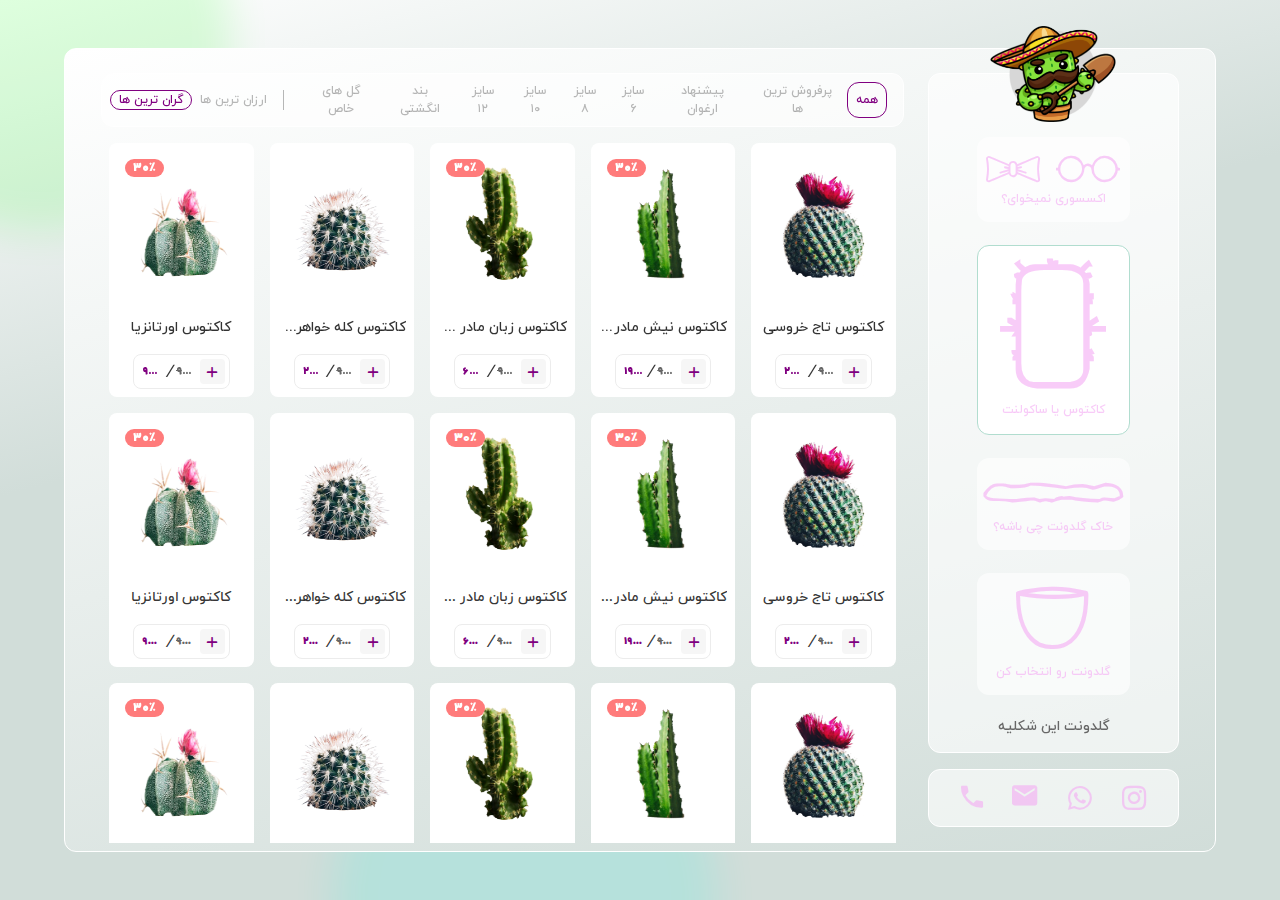
==== commit 678bd116: "a" ====
--- a/cactus-page.html
+++ b/cactus-page.html
@@ -31,6 +31,9 @@
             <div class="bgc-purple d-lg-none bgc-lavender-rose-hover color-white color-purple-hover transition-1s menu-icon position-fixed d-flex align-items-center justify-content-center">
                 <i class="icon-font-menu fw-bold fst-normal d-flex align-items-center justify-content-center font-size-14"></i>
             </div>
+            <div class="bgc-purple details-fixed d-lg-none color-white transition-1s position-fixed d-flex align-items-center justify-content-center">
+                <span class="px-2 font-size-16">کاکتوس یا ساکولنت</span>
+            </div>
             <div class="col-lg-3 h-100 d-flex flex-column sidebar-sm">
                 <div class="icon-font-close d-lg-none color-purple font-size-26 me-0 ms-auto"></div>
                 <div class="sidebar bgc-white-b-6 border-radius-30 position-relative h-100 pt-0 pt-lg-5 d-flex flex-column  border-width-1 border-style-solid border-color-white">
@@ -39,7 +42,7 @@
                     </div>
                     <div class="sidebar-main w-100 h-100 d-flex flex-column">
                         <div class="scrollbar px-4 h-100">
-                            <div class="create-vase-items px-4 d-flex flex-column justify-content-between h-100">
+                            <div class="create-vase-items px-4 px-lg-0 px-xl-4 d-flex flex-column justify-content-between h-100">
                                 <a href="#" class="mb-2 bgc-white-b-6 bgc-white-hover border-radius-30 p-3 d-flex flex-wrap color-lavender-rose-b-6 color-lavender-rose-hover">
                                     <div class="w-100 d-flex align-items-center justify-content-center">
                                         <i class="icon-font-glasses fst-normal font-size-26 px-2"></i>
@@ -47,7 +50,7 @@
                                     </div>
                                     <h6 class="text-center mb-0 w-100 font-size-14">اکسسوری نمیخوای؟</h6>
                                 </a>
-                                <a href="#" class="active mb-2  bgc-white-b-6 bgc-white-hover border-radius-30 p-3 d-flex flex-wrap color-lavender-rose-b-6 color-lavender-rose-hover">
+                                <a href="#" class="cactus active mb-2 bgc-white-b-6 bgc-white-hover border-radius-30 p-3 d-flex flex-wrap color-lavender-rose-b-6 color-lavender-rose-hover">
                                     <div class="w-100 d-flex align-items-center justify-content-center">
                                         <i class="icon-font-cactus cactus-icon fst-normal fw-bold px-2"></i>
                                     </div>
@@ -59,7 +62,7 @@
                                     </div>
                                     <h6 class="text-center mb-0 w-100 font-size-14">خاک گلدونت چی باشه؟</h6>
                                 </a>
-                                <a href="#" class="mb-2 bgc-white-b-6 bgc-white-hover border-radius-30 p-3 d-flex flex-wrap color-lavender-rose-b-6 color-lavender-rose-hover">
+                                <a href="#" class="vase mb-2 bgc-white-b-6 bgc-white-hover border-radius-30 p-3 d-flex flex-wrap color-lavender-rose-b-6 color-lavender-rose-hover">
                                     <div class="w-100 d-flex align-items-center justify-content-center">
                                         <i class="icon-font-vase vase-icon fst-normal fw-bold px-2"></i>
                                     </div>
@@ -87,15 +90,15 @@
                     </li>
                 </ul>
             </div>
-            <div class="col-12 col-lg-9 h-100 d-flex scrollbar">
+            <div class="col-12 col-lg-9 h-100 d-flex">
                 <div class="gallery w-100">
                     <div class="d-flex align-items-center justify-content-between py-2 bgc-white-b-6 border-color-white border-style-solid border-width-1 border-radius-30 mb-3">
-                        <div class="col-4 col-sm-3 p-0 option-sm position-relative flex-lg-grow-1" data-dropdown>
-                            <div class="option-head d-flex d-lg-none px-2 justify-content-between">
+                        <div class="col-4 col-sm-3 col-lg-4 p-0 option-sm position-relative flex-xl-grow-1" data-dropdown>
+                            <div class="option-head d-flex d-xl-none px-2 justify-content-between">
                                 <span class="set-text font-size-12 text-no-wrap flex-grow-1"></span>
                                 <i class="icon-font-arrow-down fst-normal d-flex align-items-center font-size-18 fw-bold arrow"></i>
                             </div>
-                            <div id="filters" class="category-leaders js-radio-button-group filters button-group px-3 py-2 py-lg-0 options d-flex flex-column flex-lg-row">
+                            <div id="filters" class="category-leaders js-radio-button-group filters button-group px-3 py-2 py-xl-0 options d-flex flex-column flex-xl-row">
                                 <button class="border-0 bgc-transparent color-dim-gray-2-b-5 px-2 font-size-12 border-radius-30 is-checked" data-filter="*">همه</button>
                                 <button class="border-0 bgc-transparent color-dim-gray-2-b-5 px-2 font-size-12 border-radius-30" data-filter="best-sellers-category">پرفروش ترین ها</button>
                                 <button class="border-0 bgc-transparent color-dim-gray-2-b-5 px-2 font-size-12 border-radius-30" data-filter="arqhavan-suggestion">پیشنهاد ارغوان</button>
@@ -112,700 +115,702 @@
                             <button class="border-0 bgc-transparent color-dim-gray-2-b-5 px-2 font-size-12 border-radius-30 is-checked" data-sort-direction="desc" data-sort-value="price">گران ترین ها</button>
                         </div>
                     </div>
-                    <div class="grid w-100 gallery-container" id="gallery">
-                        <div class="grid-item px-2 mb-3" data-order="arqhavan-suggestion" data-price="2000">
-                            <div class="p-2 bgc-white border-radius-20">
-                                <div class="image text-center position-relative" data-src="assets/image/cactus's/1.png">
-                                    <div class="gallery-popup position-absolute w-100 h-100 d-flex align-items-end justify-content-end p-2 bgc-whisper-2-b-5 border-radius-20 cursor-pointer">
-                                        <i class="icon-font-search d-flex align-content-center justify-content-center fst-normal bgc-white p-2 border-radius-50 color-purple"></i>
-                                    </div>
-                                    <a href="#">
-                                        <img class="img-fluid" src="assets/image/cactus's/1.png" alt="کاکتوس تاج خروسی">
-                                    </a>
-                                </div>
-                                <div class="galley-content text-center mt-3 d-flex flex-column w-100 justify-content-center">
-                                    <a href="" class="font-size-14 color-black-b-8 color-purple-hover mb-2 text-no-wrap">کاکتوس تاج خروسی</a>
-                                    <div class="price border-style-solid border-width-1 text-start border-color-whisper border-radius-20 mt-2 d-flex flex-wrap align-items-center justify-content-between p-1 mx-3">
-                                        <div class="cart-plus bgc-white-smoke d-flex align-items-center justify-content-center p-2 border-radius-10 color-purple cursor-pointer color-white-hover bgc-purple-hover transition-1s">
-                                            <i class="icon-font-plus fw-bold font-size-10 pt-1 fst-normal"></i>
-                                        </div>
-                                        <div class="px-1 card-price d-flex align-items-center flex-grow-1">
-                                            <span class="font-size-10 color-dim-gray fw-bold text-decoration-line-through w-50 text-no-wrap text-end dir-ltr">۹۸.۰۰۰ </span>
-                                            <i class="color-black-b-8 px-1">/</i>
-                                            <span class="font-size-10 color-purple fw-bold text-no-wrap w-50 text-no-wrap text-end dir-ltr">۲۰۰۰</span>
-                                        </div>
-                                    </div>
-                                </div>
-                            </div>
-                        </div>
-                        <div class="grid-item px-2 mb-3" data-order="best-sellers-category" data-price="19000">
-                            <div class="p-2 bgc-white border-radius-20">
-                                <div class="image text-center position-relative" data-src="assets/image/cactus's/4.png">
-                                    <span class="discount position-absolute bgc-salmon font-size-12 fw-bold px-2 border-radius-50 color-white">
-                                        ۳۰٪
-                                    </span>
-                                    <div class="gallery-popup position-absolute w-100 h-100 d-flex align-items-end justify-content-end p-2 bgc-whisper-2-b-5 border-radius-20 cursor-pointer">
-                                        <i class="icon-font-search d-flex align-content-center justify-content-center fst-normal bgc-white p-2 border-radius-50 color-purple"></i>
-                                    </div>
-                                    <a href="#">
-                                        <img class="img-fluid" src="assets/image/cactus's/4.png" alt="کاکتوس نیش مادرزن">
-                                    </a>
-                                </div>
-                                <div class="galley-content text-center mt-3 d-flex flex-column w-100 justify-content-center">
-                                    <a href="" class="font-size-14 color-black-b-8 color-purple-hover mb-2 text-no-wrap">کاکتوس نیش مادرزن</a>
-                                    <div class="price border-style-solid border-width-1 text-start border-color-whisper border-radius-20 mt-2 d-flex flex-wrap align-items-center justify-content-between p-1 mx-3">
-                                        <div class="cart-plus bgc-white-smoke d-flex align-items-center justify-content-center p-2 border-radius-10 color-purple cursor-pointer color-white-hover bgc-purple-hover transition-1s">
-                                            <i class="icon-font-plus fw-bold font-size-10 pt-1 fst-normal"></i>
-                                        </div>
-                                        <div class="px-1 card-price d-flex align-items-center flex-grow-1">
-                                            <span class="font-size-10 color-dim-gray fw-bold text-decoration-line-through w-50 text-no-wrap text-end dir-ltr">۹۸.۰۰۰ </span>
-                                            <i class="color-black-b-8 px-1">/</i>
-                                            <span class="font-size-10 color-purple fw-bold text-no-wrap w-50 text-no-wrap text-end dir-ltr">۱۹۰۰۰</span>
-                                        </div>
-                                    </div>
-                                </div>
-                            </div>
-                        </div>
-                        <div class="grid-item px-2 mb-3" data-order="size-8" data-price="6000">
-                            <div class="p-2 bgc-white border-radius-20">
-                                <div class="image text-center position-relative" data-src="assets/image/cactus's/2.png">
-                                    <span class="discount position-absolute bgc-salmon font-size-12 fw-bold px-2 border-radius-50 color-white">
-                                        ۳۰٪
-                                    </span>
-                                    <div class="gallery-popup position-absolute w-100 h-100 d-flex align-items-end justify-content-end p-2 bgc-whisper-2-b-5 border-radius-20 cursor-pointer">
-                                        <i class="icon-font-search d-flex align-content-center justify-content-center fst-normal bgc-white p-2 border-radius-50 color-purple"></i>
-                                    </div>
-                                    <a href="#">
-                                        <img class="img-fluid" src="assets/image/cactus's/2.png" alt="کاکتوس زبان مادر شوهر">
-                                    </a>
-                                </div>
-                                <div class="galley-content text-center mt-3 d-flex flex-column w-100 justify-content-center">
-                                    <a href="" class="font-size-14 color-black-b-8 color-purple-hover mb-2 text-no-wrap">کاکتوس زبان مادر شوهر</a>
-                                    <div class="price border-style-solid border-width-1 text-start border-color-whisper border-radius-20 mt-2 d-flex flex-wrap align-items-center justify-content-between p-1 mx-3">
-                                        <div class="cart-plus bgc-white-smoke d-flex align-items-center justify-content-center p-2 border-radius-10 color-purple cursor-pointer color-white-hover bgc-purple-hover transition-1s">
-                                            <i class="icon-font-plus fw-bold font-size-10 pt-1 fst-normal"></i>
-                                        </div>
-                                        <div class="px-1 card-price d-flex align-items-center flex-grow-1">
-                                            <span class="font-size-10 color-dim-gray fw-bold text-decoration-line-through w-50 text-no-wrap text-end dir-ltr">۹۸.۰۰۰ </span>
-                                            <i class="color-black-b-8 px-1">/</i>
-                                            <span class="font-size-10 color-purple fw-bold text-no-wrap w-50 text-no-wrap text-end dir-ltr">۶۰۰۰</span>
-                                        </div>
-                                    </div>
-                                </div>
-                            </div>
-                        </div>
-                        <div class="grid-item px-2 mb-3" data-order="size-6" data-price="250000">
-                            <div class="p-2 bgc-white border-radius-20">
-                                <div class="image text-center position-relative" data-src="assets/image/cactus's/5.png">
-                                    <div class="gallery-popup position-absolute w-100 h-100 d-flex align-items-end justify-content-end p-2 bgc-whisper-2-b-5 border-radius-20 cursor-pointer">
-                                        <i class="icon-font-search d-flex align-content-center justify-content-center fst-normal bgc-white p-2 border-radius-50 color-purple"></i>
-                                    </div>
-                                    <a href="#">
-                                        <img class="img-fluid" src="assets/image/cactus's/5.png" alt="کاکتوس کله خواهرشوهر">
-                                    </a>
-                                </div>
-                                <div class="galley-content text-center mt-3 d-flex flex-column w-100 justify-content-center">
-                                    <a href="" class="font-size-14 color-black-b-8 color-purple-hover mb-2 text-no-wrap">کاکتوس کله خواهرشوهر</a>
-                                    <div class="price border-style-solid border-width-1 text-start border-color-whisper border-radius-20 mt-2 d-flex flex-wrap align-items-center justify-content-between p-1 mx-3">
-                                        <div class="cart-plus bgc-white-smoke d-flex align-items-center justify-content-center p-2 border-radius-10 color-purple cursor-pointer color-white-hover bgc-purple-hover transition-1s">
-                                            <i class="icon-font-plus fw-bold font-size-10 pt-1 fst-normal"></i>
-                                        </div>
-                                        <div class="px-1 card-price d-flex align-items-center flex-grow-1">
-                                            <span class="font-size-10 color-dim-gray fw-bold text-decoration-line-through w-50 text-no-wrap text-end dir-ltr">۹۸.۰۰۰ </span>
-                                            <i class="color-black-b-8 px-1">/</i>
-                                            <span class="font-size-10 color-purple fw-bold text-no-wrap w-50 text-no-wrap text-end dir-ltr">۲۵۰۰۰۰</span>
-                                        </div>
-                                    </div>
-                                </div>
-                            </div>
-                        </div>
-                        <div class="grid-item px-2 mb-3" data-order="size-6" data-price="9000">
-                            <div class="p-2 bgc-white border-radius-20">
-                                <div class="image text-center position-relative" data-src="assets/image/cactus's/3.png">
-                                    <span class="discount position-absolute bgc-salmon font-size-12 fw-bold px-2 border-radius-50 color-white">
-                                        ۳۰٪
-                                    </span>
-                                    <div class="gallery-popup position-absolute w-100 h-100 d-flex align-items-end justify-content-end p-2 bgc-whisper-2-b-5 border-radius-20 cursor-pointer">
-                                        <i class="icon-font-search d-flex align-content-center justify-content-center fst-normal bgc-white p-2 border-radius-50 color-purple"></i>
-                                    </div>
-                                    <a href="#">
-                                        <img class="img-fluid" src="assets/image/cactus's/3.png" alt="کاکتوس اورتانزیا">
-                                    </a>
-                                </div>
-                                <div class="galley-content text-center mt-3 d-flex flex-column w-100 justify-content-center">
-                                    <a href="" class="font-size-14 color-black-b-8 color-purple-hover mb-2 text-no-wrap">کاکتوس اورتانزیا</a>
-                                    <div class="price border-style-solid border-width-1 text-start border-color-whisper border-radius-20 mt-2 d-flex flex-wrap align-items-center justify-content-between p-1 mx-3">
-                                        <div class="cart-plus bgc-white-smoke d-flex align-items-center justify-content-center p-2 border-radius-10 color-purple cursor-pointer color-white-hover bgc-purple-hover transition-1s">
-                                            <i class="icon-font-plus fw-bold font-size-10 pt-1 fst-normal"></i>
-                                        </div>
-                                        <div class="px-1 card-price d-flex align-items-center flex-grow-1">
-                                            <span class="font-size-10 color-dim-gray fw-bold text-decoration-line-through w-50 text-no-wrap text-end dir-ltr">۹۸.۰۰۰ </span>
-                                            <i class="color-black-b-8 px-1">/</i>
-                                            <span class="font-size-10 color-purple fw-bold text-no-wrap w-50 text-no-wrap text-end dir-ltr">۹۰۰۰</span>
-                                        </div>
-                                    </div>
-                                </div>
-                            </div>
-                        </div>
-                        <div class="grid-item px-2 mb-3" data-order="size-8" data-price="2000">
-                            <div class="p-2 bgc-white border-radius-20">
-                                <div class="image text-center position-relative" data-src="assets/image/cactus's/1.png">
-                                    <div class="gallery-popup position-absolute w-100 h-100 d-flex align-items-end justify-content-end p-2 bgc-whisper-2-b-5 border-radius-20 cursor-pointer">
-                                        <i class="icon-font-search d-flex align-content-center justify-content-center fst-normal bgc-white p-2 border-radius-50 color-purple"></i>
-                                    </div>
-                                    <a href="#">
-                                        <img class="img-fluid" src="assets/image/cactus's/1.png" alt="کاکتوس تاج خروسی">
-                                    </a>
-                                </div>
-                                <div class="galley-content text-center mt-3 d-flex flex-column w-100 justify-content-center">
-                                    <a href="" class="font-size-14 color-black-b-8 color-purple-hover mb-2 text-no-wrap">کاکتوس تاج خروسی</a>
-                                    <div class="price border-style-solid border-width-1 text-start border-color-whisper border-radius-20 mt-2 d-flex flex-wrap align-items-center justify-content-between p-1 mx-3">
-                                        <div class="cart-plus bgc-white-smoke d-flex align-items-center justify-content-center p-2 border-radius-10 color-purple cursor-pointer color-white-hover bgc-purple-hover transition-1s">
-                                            <i class="icon-font-plus fw-bold font-size-10 pt-1 fst-normal"></i>
-                                        </div>
-                                        <div class="px-1 card-price d-flex align-items-center flex-grow-1">
-                                            <span class="font-size-10 color-dim-gray fw-bold text-decoration-line-through w-50 text-no-wrap text-end dir-ltr">۹۸.۰۰۰ </span>
-                                            <i class="color-black-b-8 px-1">/</i>
-                                            <span class="font-size-10 color-purple fw-bold text-no-wrap w-50 text-no-wrap text-end dir-ltr">۲۰۰۰</span>
-                                        </div>
-                                    </div>
-                                </div>
-                            </div>
-                        </div>
-                        <div class="grid-item px-2 mb-3" data-order="size-6" data-price="19000">
-                            <div class="p-2 bgc-white border-radius-20">
-                                <div class="image text-center position-relative" data-src="assets/image/cactus's/4.png">
-                                    <span class="discount position-absolute bgc-salmon font-size-12 fw-bold px-2 border-radius-50 color-white">
-                                        ۳۰٪
-                                    </span>
-                                    <div class="gallery-popup position-absolute w-100 h-100 d-flex align-items-end justify-content-end p-2 bgc-whisper-2-b-5 border-radius-20 cursor-pointer">
-                                        <i class="icon-font-search d-flex align-content-center justify-content-center fst-normal bgc-white p-2 border-radius-50 color-purple"></i>
-                                    </div>
-                                    <a href="#">
-                                        <img class="img-fluid" src="assets/image/cactus's/4.png" alt="کاکتوس نیش مادرزن">
-                                    </a>
-                                </div>
-                                <div class="galley-content text-center mt-3 d-flex flex-column w-100 justify-content-center">
-                                    <a href="" class="font-size-14 color-black-b-8 color-purple-hover mb-2 text-no-wrap">کاکتوس نیش مادرزن</a>
-                                    <div class="price border-style-solid border-width-1 text-start border-color-whisper border-radius-20 mt-2 d-flex flex-wrap align-items-center justify-content-between p-1 mx-3">
-                                        <div class="cart-plus bgc-white-smoke d-flex align-items-center justify-content-center p-2 border-radius-10 color-purple cursor-pointer color-white-hover bgc-purple-hover transition-1s">
-                                            <i class="icon-font-plus fw-bold font-size-10 pt-1 fst-normal"></i>
-                                        </div>
-                                        <div class="px-1 card-price d-flex align-items-center flex-grow-1">
-                                            <span class="font-size-10 color-dim-gray fw-bold text-decoration-line-through w-50 text-no-wrap text-end dir-ltr">۹۸.۰۰۰ </span>
-                                            <i class="color-black-b-8 px-1">/</i>
-                                            <span class="font-size-10 color-purple fw-bold text-no-wrap w-50 text-no-wrap text-end dir-ltr">۱۹۰۰۰</span>
-                                        </div>
-                                    </div>
-                                </div>
-                            </div>
-                        </div>
-                        <div class="grid-item px-2 mb-3" data-order="best-sellers-category" data-price="6000">
-                            <div class="p-2 bgc-white border-radius-20">
-                                <div class="image text-center position-relative" data-src="assets/image/cactus's/2.png">
-                                    <span class="discount position-absolute bgc-salmon font-size-12 fw-bold px-2 border-radius-50 color-white">
-                                        ۳۰٪
-                                    </span>
-                                    <div class="gallery-popup position-absolute w-100 h-100 d-flex align-items-end justify-content-end p-2 bgc-whisper-2-b-5 border-radius-20 cursor-pointer">
-                                        <i class="icon-font-search d-flex align-content-center justify-content-center fst-normal bgc-white p-2 border-radius-50 color-purple"></i>
-                                    </div>
-                                    <a href="#">
-                                        <img class="img-fluid" src="assets/image/cactus's/2.png" alt="کاکتوس زبان مادر شوهر">
-                                    </a>
-                                </div>
-                                <div class="galley-content text-center mt-3 d-flex flex-column w-100 justify-content-center">
-                                    <a href="" class="font-size-14 color-black-b-8 color-purple-hover mb-2 text-no-wrap">کاکتوس زبان مادر شوهر</a>
-                                    <div class="price border-style-solid border-width-1 text-start border-color-whisper border-radius-20 mt-2 d-flex flex-wrap align-items-center justify-content-between p-1 mx-3">
-                                        <div class="cart-plus bgc-white-smoke d-flex align-items-center justify-content-center p-2 border-radius-10 color-purple cursor-pointer color-white-hover bgc-purple-hover transition-1s">
-                                            <i class="icon-font-plus fw-bold font-size-10 pt-1 fst-normal"></i>
-                                        </div>
-                                        <div class="px-1 card-price d-flex align-items-center flex-grow-1">
-                                            <span class="font-size-10 color-dim-gray fw-bold text-decoration-line-through w-50 text-no-wrap text-end dir-ltr">۹۸.۰۰۰ </span>
-                                            <i class="color-black-b-8 px-1">/</i>
-                                            <span class="font-size-10 color-purple fw-bold text-no-wrap w-50 text-no-wrap text-end dir-ltr">۶۰۰۰</span>
-                                        </div>
-                                    </div>
-                                </div>
-                            </div>
-                        </div>
-                        <div class="grid-item px-2 mb-3" data-order="thumbnail" data-price="250000">
-                            <div class="p-2 bgc-white border-radius-20">
-                                <div class="image text-center position-relative" data-src="assets/image/cactus's/5.png">
-                                    <div class="gallery-popup position-absolute w-100 h-100 d-flex align-items-end justify-content-end p-2 bgc-whisper-2-b-5 border-radius-20 cursor-pointer">
-                                        <i class="icon-font-search d-flex align-content-center justify-content-center fst-normal bgc-white p-2 border-radius-50 color-purple"></i>
-                                    </div>
-                                    <a href="#">
-                                        <img class="img-fluid" src="assets/image/cactus's/5.png" alt="کاکتوس کله خواهرشوهر">
-                                    </a>
-                                </div>
-                                <div class="galley-content text-center mt-3 d-flex flex-column w-100 justify-content-center">
-                                    <a href="" class="font-size-14 color-black-b-8 color-purple-hover mb-2 text-no-wrap">کاکتوس کله خواهرشوهر</a>
-                                    <div class="price border-style-solid border-width-1 text-start border-color-whisper border-radius-20 mt-2 d-flex flex-wrap align-items-center justify-content-between p-1 mx-3">
-                                        <div class="cart-plus bgc-white-smoke d-flex align-items-center justify-content-center p-2 border-radius-10 color-purple cursor-pointer color-white-hover bgc-purple-hover transition-1s">
-                                            <i class="icon-font-plus fw-bold font-size-10 pt-1 fst-normal"></i>
-                                        </div>
-                                        <div class="px-1 card-price d-flex align-items-center flex-grow-1">
-                                            <span class="font-size-10 color-dim-gray fw-bold text-decoration-line-through w-50 text-no-wrap text-end dir-ltr">۹۸.۰۰۰ </span>
-                                            <i class="color-black-b-8 px-1">/</i>
-                                            <span class="font-size-10 color-purple fw-bold text-no-wrap w-50 text-no-wrap text-end dir-ltr">۲۵۰۰۰۰</span>
-                                        </div>
-                                    </div>
-                                </div>
-                            </div>
-                        </div>
-                        <div class="grid-item px-2 mb-3" data-order="thumbnail" data-price="9000">
-                            <div class="p-2 bgc-white border-radius-20">
-                                <div class="image text-center position-relative" data-src="assets/image/cactus's/3.png">
-                                    <span class="discount position-absolute bgc-salmon font-size-12 fw-bold px-2 border-radius-50 color-white">
-                                        ۳۰٪
-                                    </span>
-                                    <div class="gallery-popup position-absolute w-100 h-100 d-flex align-items-end justify-content-end p-2 bgc-whisper-2-b-5 border-radius-20 cursor-pointer">
-                                        <i class="icon-font-search d-flex align-content-center justify-content-center fst-normal bgc-white p-2 border-radius-50 color-purple"></i>
-                                    </div>
-                                    <a href="#">
-                                        <img class="img-fluid" src="assets/image/cactus's/3.png" alt="کاکتوس اورتانزیا">
-                                    </a>
-                                </div>
-                                <div class="galley-content text-center mt-3 d-flex flex-column w-100 justify-content-center">
-                                    <a href="" class="font-size-14 color-black-b-8 color-purple-hover mb-2 text-no-wrap">کاکتوس اورتانزیا</a>
-                                    <div class="price border-style-solid border-width-1 text-start border-color-whisper border-radius-20 mt-2 d-flex flex-wrap align-items-center justify-content-between p-1 mx-3">
-                                        <div class="cart-plus bgc-white-smoke d-flex align-items-center justify-content-center p-2 border-radius-10 color-purple cursor-pointer color-white-hover bgc-purple-hover transition-1s">
-                                            <i class="icon-font-plus fw-bold font-size-10 pt-1 fst-normal"></i>
-                                        </div>
-                                        <div class="px-1 card-price d-flex align-items-center flex-grow-1">
-                                            <span class="font-size-10 color-dim-gray fw-bold text-decoration-line-through w-50 text-no-wrap text-end dir-ltr">۹۸.۰۰۰ </span>
-                                            <i class="color-black-b-8 px-1">/</i>
-                                            <span class="font-size-10 color-purple fw-bold text-no-wrap w-50 text-no-wrap text-end dir-ltr">۹۰۰۰</span>
-                                        </div>
-                                    </div>
-                                </div>
-                            </div>
-                        </div>
-                        <div class="grid-item px-2 mb-3" data-order="arqhavan-suggestion" data-price="2000">
-                            <div class="p-2 bgc-white border-radius-20">
-                                <div class="image text-center position-relative" data-src="assets/image/cactus's/1.png">
-                                    <div class="gallery-popup position-absolute w-100 h-100 d-flex align-items-end justify-content-end p-2 bgc-whisper-2-b-5 border-radius-20 cursor-pointer">
-                                        <i class="icon-font-search d-flex align-content-center justify-content-center fst-normal bgc-white p-2 border-radius-50 color-purple"></i>
-                                    </div>
-                                    <a href="#">
-                                        <img class="img-fluid" src="assets/image/cactus's/1.png" alt="کاکتوس تاج خروسی">
-                                    </a>
-                                </div>
-                                <div class="galley-content text-center mt-3 d-flex flex-column w-100 justify-content-center">
-                                    <a href="" class="font-size-14 color-black-b-8 color-purple-hover mb-2 text-no-wrap">کاکتوس تاج خروسی</a>
-                                    <div class="price border-style-solid border-width-1 text-start border-color-whisper border-radius-20 mt-2 d-flex flex-wrap align-items-center justify-content-between p-1 mx-3">
-                                        <div class="cart-plus bgc-white-smoke d-flex align-items-center justify-content-center p-2 border-radius-10 color-purple cursor-pointer color-white-hover bgc-purple-hover transition-1s">
-                                            <i class="icon-font-plus fw-bold font-size-10 pt-1 fst-normal"></i>
-                                        </div>
-                                        <div class="px-1 card-price d-flex align-items-center flex-grow-1">
-                                            <span class="font-size-10 color-dim-gray fw-bold text-decoration-line-through w-50 text-no-wrap text-end dir-ltr">۹۸.۰۰۰ </span>
-                                            <i class="color-black-b-8 px-1">/</i>
-                                            <span class="font-size-10 color-purple fw-bold text-no-wrap w-50 text-no-wrap text-end dir-ltr">۲۰۰۰</span>
-                                        </div>
-                                    </div>
-                                </div>
-                            </div>
-                        </div>
-                        <div class="grid-item px-2 mb-3" data-order="best-sellers-category" data-price="19000">
-                            <div class="p-2 bgc-white border-radius-20">
-                                <div class="image text-center position-relative" data-src="assets/image/cactus's/4.png">
-                                    <span class="discount position-absolute bgc-salmon font-size-12 fw-bold px-2 border-radius-50 color-white">
-                                        ۳۰٪
-                                    </span>
-                                    <div class="gallery-popup position-absolute w-100 h-100 d-flex align-items-end justify-content-end p-2 bgc-whisper-2-b-5 border-radius-20 cursor-pointer">
-                                        <i class="icon-font-search d-flex align-content-center justify-content-center fst-normal bgc-white p-2 border-radius-50 color-purple"></i>
-                                    </div>
-                                    <a href="#">
-                                        <img class="img-fluid" src="assets/image/cactus's/4.png" alt="کاکتوس نیش مادرزن">
-                                    </a>
-                                </div>
-                                <div class="galley-content text-center mt-3 d-flex flex-column w-100 justify-content-center">
-                                    <a href="" class="font-size-14 color-black-b-8 color-purple-hover mb-2 text-no-wrap">کاکتوس نیش مادرزن</a>
-                                    <div class="price border-style-solid border-width-1 text-start border-color-whisper border-radius-20 mt-2 d-flex flex-wrap align-items-center justify-content-between p-1 mx-3">
-                                        <div class="cart-plus bgc-white-smoke d-flex align-items-center justify-content-center p-2 border-radius-10 color-purple cursor-pointer color-white-hover bgc-purple-hover transition-1s">
-                                            <i class="icon-font-plus fw-bold font-size-10 pt-1 fst-normal"></i>
-                                        </div>
-                                        <div class="px-1 card-price d-flex align-items-center flex-grow-1">
-                                            <span class="font-size-10 color-dim-gray fw-bold text-decoration-line-through w-50 text-no-wrap text-end dir-ltr">۹۸.۰۰۰ </span>
-                                            <i class="color-black-b-8 px-1">/</i>
-                                            <span class="font-size-10 color-purple fw-bold text-no-wrap w-50 text-no-wrap text-end dir-ltr">۱۹۰۰۰</span>
-                                        </div>
-                                    </div>
-                                </div>
-                            </div>
-                        </div>
-                        <div class="grid-item px-2 mb-3" data-order="size-6" data-price="6000">
-                            <div class="p-2 bgc-white border-radius-20">
-                                <div class="image text-center position-relative" data-src="assets/image/cactus's/2.png">
-                                    <span class="discount position-absolute bgc-salmon font-size-12 fw-bold px-2 border-radius-50 color-white">
-                                        ۳۰٪
-                                    </span>
-                                    <div class="gallery-popup position-absolute w-100 h-100 d-flex align-items-end justify-content-end p-2 bgc-whisper-2-b-5 border-radius-20 cursor-pointer">
-                                        <i class="icon-font-search d-flex align-content-center justify-content-center fst-normal bgc-white p-2 border-radius-50 color-purple"></i>
-                                    </div>
-                                    <a href="#">
-                                        <img class="img-fluid" src="assets/image/cactus's/2.png" alt="کاکتوس زبان مادر شوهر">
-                                    </a>
-                                </div>
-                                <div class="galley-content text-center mt-3 d-flex flex-column w-100 justify-content-center">
-                                    <a href="" class="font-size-14 color-black-b-8 color-purple-hover mb-2 text-no-wrap">کاکتوس زبان مادر شوهر</a>
-                                    <div class="price border-style-solid border-width-1 text-start border-color-whisper border-radius-20 mt-2 d-flex flex-wrap align-items-center justify-content-between p-1 mx-3">
-                                        <div class="cart-plus bgc-white-smoke d-flex align-items-center justify-content-center p-2 border-radius-10 color-purple cursor-pointer color-white-hover bgc-purple-hover transition-1s">
-                                            <i class="icon-font-plus fw-bold font-size-10 pt-1 fst-normal"></i>
-                                        </div>
-                                        <div class="px-1 card-price d-flex align-items-center flex-grow-1">
-                                            <span class="font-size-10 color-dim-gray fw-bold text-decoration-line-through w-50 text-no-wrap text-end dir-ltr">۹۸.۰۰۰ </span>
-                                            <i class="color-black-b-8 px-1">/</i>
-                                            <span class="font-size-10 color-purple fw-bold text-no-wrap w-50 text-no-wrap text-end dir-ltr">۶۰۰۰</span>
-                                        </div>
-                                    </div>
-                                </div>
-                            </div>
-                        </div>
-                        <div class="grid-item px-2 mb-3" data-order="arqhavan-suggestion" data-price="250000">
-                            <div class="p-2 bgc-white border-radius-20">
-                                <div class="image text-center position-relative" data-src="assets/image/cactus's/5.png">
-                                    <div class="gallery-popup position-absolute w-100 h-100 d-flex align-items-end justify-content-end p-2 bgc-whisper-2-b-5 border-radius-20 cursor-pointer">
-                                        <i class="icon-font-search d-flex align-content-center justify-content-center fst-normal bgc-white p-2 border-radius-50 color-purple"></i>
-                                    </div>
-                                    <a href="#">
-                                        <img class="img-fluid" src="assets/image/cactus's/5.png" alt="کاکتوس کله خواهرشوهر">
-                                    </a>
-                                </div>
-                                <div class="galley-content text-center mt-3 d-flex flex-column w-100 justify-content-center">
-                                    <a href="" class="font-size-14 color-black-b-8 color-purple-hover mb-2 text-no-wrap">کاکتوس کله خواهرشوهر</a>
-                                    <div class="price border-style-solid border-width-1 text-start border-color-whisper border-radius-20 mt-2 d-flex flex-wrap align-items-center justify-content-between p-1 mx-3">
-                                        <div class="cart-plus bgc-white-smoke d-flex align-items-center justify-content-center p-2 border-radius-10 color-purple cursor-pointer color-white-hover bgc-purple-hover transition-1s">
-                                            <i class="icon-font-plus fw-bold font-size-10 pt-1 fst-normal"></i>
-                                        </div>
-                                        <div class="px-1 card-price d-flex align-items-center flex-grow-1">
-                                            <span class="font-size-10 color-dim-gray fw-bold text-decoration-line-through w-50 text-no-wrap text-end dir-ltr">۹۸.۰۰۰ </span>
-                                            <i class="color-black-b-8 px-1">/</i>
-                                            <span class="font-size-10 color-purple fw-bold text-no-wrap w-50 text-no-wrap text-end dir-ltr">۲۵۰۰۰۰</span>
-                                        </div>
-                                    </div>
-                                </div>
-                            </div>
-                        </div>
-                        <div class="grid-item px-2 mb-3" data-order="special-flowers" data-price="9000">
-                            <div class="p-2 bgc-white border-radius-20">
-                                <div class="image text-center position-relative" data-src="assets/image/cactus's/3.png">
-                                    <span class="discount position-absolute bgc-salmon font-size-12 fw-bold px-2 border-radius-50 color-white">
-                                        ۳۰٪
-                                    </span>
-                                    <div class="gallery-popup position-absolute w-100 h-100 d-flex align-items-end justify-content-end p-2 bgc-whisper-2-b-5 border-radius-20 cursor-pointer">
-                                        <i class="icon-font-search d-flex align-content-center justify-content-center fst-normal bgc-white p-2 border-radius-50 color-purple"></i>
-                                    </div>
-                                    <a href="#">
-                                        <img class="img-fluid" src="assets/image/cactus's/3.png" alt="کاکتوس اورتانزیا">
-                                    </a>
-                                </div>
-                                <div class="galley-content text-center mt-3 d-flex flex-column w-100 justify-content-center">
-                                    <a href="" class="font-size-14 color-black-b-8 color-purple-hover mb-2 text-no-wrap">کاکتوس اورتانزیا</a>
-                                    <div class="price border-style-solid border-width-1 text-start border-color-whisper border-radius-20 mt-2 d-flex flex-wrap align-items-center justify-content-between p-1 mx-3">
-                                        <div class="cart-plus bgc-white-smoke d-flex align-items-center justify-content-center p-2 border-radius-10 color-purple cursor-pointer color-white-hover bgc-purple-hover transition-1s">
-                                            <i class="icon-font-plus fw-bold font-size-10 pt-1 fst-normal"></i>
-                                        </div>
-                                        <div class="px-1 card-price d-flex align-items-center flex-grow-1">
-                                            <span class="font-size-10 color-dim-gray fw-bold text-decoration-line-through w-50 text-no-wrap text-end dir-ltr">۹۸.۰۰۰ </span>
-                                            <i class="color-black-b-8 px-1">/</i>
-                                            <span class="font-size-10 color-purple fw-bold text-no-wrap w-50 text-no-wrap text-end dir-ltr">۹۰۰۰</span>
-                                        </div>
-                                    </div>
-                                </div>
-                            </div>
-                        </div>
-                        <div class="grid-item px-2 mb-3" data-order="arqhavan-suggestion" data-price="2000">
-                            <div class="p-2 bgc-white border-radius-20">
-                                <div class="image text-center position-relative" data-src="assets/image/cactus's/1.png">
-                                    <div class="gallery-popup position-absolute w-100 h-100 d-flex align-items-end justify-content-end p-2 bgc-whisper-2-b-5 border-radius-20 cursor-pointer">
-                                        <i class="icon-font-search d-flex align-content-center justify-content-center fst-normal bgc-white p-2 border-radius-50 color-purple"></i>
-                                    </div>
-                                    <a href="#">
-                                        <img class="img-fluid" src="assets/image/cactus's/1.png" alt="کاکتوس تاج خروسی">
-                                    </a>
-                                </div>
-                                <div class="galley-content text-center mt-3 d-flex flex-column w-100 justify-content-center">
-                                    <a href="" class="font-size-14 color-black-b-8 color-purple-hover mb-2 text-no-wrap">کاکتوس تاج خروسی</a>
-                                    <div class="price border-style-solid border-width-1 text-start border-color-whisper border-radius-20 mt-2 d-flex flex-wrap align-items-center justify-content-between p-1 mx-3">
-                                        <div class="cart-plus bgc-white-smoke d-flex align-items-center justify-content-center p-2 border-radius-10 color-purple cursor-pointer color-white-hover bgc-purple-hover transition-1s">
-                                            <i class="icon-font-plus fw-bold font-size-10 pt-1 fst-normal"></i>
-                                        </div>
-                                        <div class="px-1 card-price d-flex align-items-center flex-grow-1">
-                                            <span class="font-size-10 color-dim-gray fw-bold text-decoration-line-through w-50 text-no-wrap text-end dir-ltr">۹۸.۰۰۰ </span>
-                                            <i class="color-black-b-8 px-1">/</i>
-                                            <span class="font-size-10 color-purple fw-bold text-no-wrap w-50 text-no-wrap text-end dir-ltr">۲۰۰۰</span>
-                                        </div>
-                                    </div>
-                                </div>
-                            </div>
-                        </div>
-                        <div class="grid-item px-2 mb-3" data-order="size-6" data-price="19000">
-                            <div class="p-2 bgc-white border-radius-20">
-                                <div class="image text-center position-relative" data-src="assets/image/cactus's/4.png">
-                                    <span class="discount position-absolute bgc-salmon font-size-12 fw-bold px-2 border-radius-50 color-white">
-                                        ۳۰٪
-                                    </span>
-                                    <div class="gallery-popup position-absolute w-100 h-100 d-flex align-items-end justify-content-end p-2 bgc-whisper-2-b-5 border-radius-20 cursor-pointer">
-                                        <i class="icon-font-search d-flex align-content-center justify-content-center fst-normal bgc-white p-2 border-radius-50 color-purple"></i>
-                                    </div>
-                                    <a href="#">
-                                        <img class="img-fluid" src="assets/image/cactus's/4.png" alt="کاکتوس نیش مادرزن">
-                                    </a>
-                                </div>
-                                <div class="galley-content text-center mt-3 d-flex flex-column w-100 justify-content-center">
-                                    <a href="" class="font-size-14 color-black-b-8 color-purple-hover mb-2 text-no-wrap">کاکتوس نیش مادرزن</a>
-                                    <div class="price border-style-solid border-width-1 text-start border-color-whisper border-radius-20 mt-2 d-flex flex-wrap align-items-center justify-content-between p-1 mx-3">
-                                        <div class="cart-plus bgc-white-smoke d-flex align-items-center justify-content-center p-2 border-radius-10 color-purple cursor-pointer color-white-hover bgc-purple-hover transition-1s">
-                                            <i class="icon-font-plus fw-bold font-size-10 pt-1 fst-normal"></i>
-                                        </div>
-                                        <div class="px-1 card-price d-flex align-items-center flex-grow-1">
-                                            <span class="font-size-10 color-dim-gray fw-bold text-decoration-line-through w-50 text-no-wrap text-end dir-ltr">۹۸.۰۰۰ </span>
-                                            <i class="color-black-b-8 px-1">/</i>
-                                            <span class="font-size-10 color-purple fw-bold text-no-wrap w-50 text-no-wrap text-end dir-ltr">۱۹۰۰۰</span>
-                                        </div>
-                                    </div>
-                                </div>
-                            </div>
-                        </div>
-                        <div class="grid-item px-2 mb-3" data-order="best-sellers-category" data-price="6000">
-                            <div class="p-2 bgc-white border-radius-20">
-                                <div class="image text-center position-relative" data-src="assets/image/cactus's/2.png">
-                                    <span class="discount position-absolute bgc-salmon font-size-12 fw-bold px-2 border-radius-50 color-white">
-                                        ۳۰٪
-                                    </span>
-                                    <div class="gallery-popup position-absolute w-100 h-100 d-flex align-items-end justify-content-end p-2 bgc-whisper-2-b-5 border-radius-20 cursor-pointer">
-                                        <i class="icon-font-search d-flex align-content-center justify-content-center fst-normal bgc-white p-2 border-radius-50 color-purple"></i>
-                                    </div>
-                                    <a href="#">
-                                        <img class="img-fluid" src="assets/image/cactus's/2.png" alt="کاکتوس زبان مادر شوهر">
-                                    </a>
-                                </div>
-                                <div class="galley-content text-center mt-3 d-flex flex-column w-100 justify-content-center">
-                                    <a href="" class="font-size-14 color-black-b-8 color-purple-hover mb-2 text-no-wrap">کاکتوس زبان مادر شوهر</a>
-                                    <div class="price border-style-solid border-width-1 text-start border-color-whisper border-radius-20 mt-2 d-flex flex-wrap align-items-center justify-content-between p-1 mx-3">
-                                        <div class="cart-plus bgc-white-smoke d-flex align-items-center justify-content-center p-2 border-radius-10 color-purple cursor-pointer color-white-hover bgc-purple-hover transition-1s">
-                                            <i class="icon-font-plus fw-bold font-size-10 pt-1 fst-normal"></i>
-                                        </div>
-                                        <div class="px-1 card-price d-flex align-items-center flex-grow-1">
-                                            <span class="font-size-10 color-dim-gray fw-bold text-decoration-line-through w-50 text-no-wrap text-end dir-ltr">۹۸.۰۰۰ </span>
-                                            <i class="color-black-b-8 px-1">/</i>
-                                            <span class="font-size-10 color-purple fw-bold text-no-wrap w-50 text-no-wrap text-end dir-ltr">۶۰۰۰</span>
-                                        </div>
-                                    </div>
-                                </div>
-                            </div>
-                        </div>
-                        <div class="grid-item px-2 mb-3" data-order="arqhavan-suggestion" data-price="250000">
-                            <div class="p-2 bgc-white border-radius-20">
-                                <div class="image text-center position-relative" data-src="assets/image/cactus's/5.png">
-                                    <div class="gallery-popup position-absolute w-100 h-100 d-flex align-items-end justify-content-end p-2 bgc-whisper-2-b-5 border-radius-20 cursor-pointer">
-                                        <i class="icon-font-search d-flex align-content-center justify-content-center fst-normal bgc-white p-2 border-radius-50 color-purple"></i>
-                                    </div>
-                                    <a href="#">
-                                        <img class="img-fluid" src="assets/image/cactus's/5.png" alt="کاکتوس کله خواهرشوهر">
-                                    </a>
-                                </div>
-                                <div class="galley-content text-center mt-3 d-flex flex-column w-100 justify-content-center">
-                                    <a href="" class="font-size-14 color-black-b-8 color-purple-hover mb-2 text-no-wrap">کاکتوس کله خواهرشوهر</a>
-                                    <div class="price border-style-solid border-width-1 text-start border-color-whisper border-radius-20 mt-2 d-flex flex-wrap align-items-center justify-content-between p-1 mx-3">
-                                        <div class="cart-plus bgc-white-smoke d-flex align-items-center justify-content-center p-2 border-radius-10 color-purple cursor-pointer color-white-hover bgc-purple-hover transition-1s">
-                                            <i class="icon-font-plus fw-bold font-size-10 pt-1 fst-normal"></i>
-                                        </div>
-                                        <div class="px-1 card-price d-flex align-items-center flex-grow-1">
-                                            <span class="font-size-10 color-dim-gray fw-bold text-decoration-line-through w-50 text-no-wrap text-end dir-ltr">۹۸.۰۰۰ </span>
-                                            <i class="color-black-b-8 px-1">/</i>
-                                            <span class="font-size-10 color-purple fw-bold text-no-wrap w-50 text-no-wrap text-end dir-ltr">۲۵۰۰۰۰</span>
-                                        </div>
-                                    </div>
-                                </div>
-                            </div>
-                        </div>
-                        <div class="grid-item px-2 mb-3" data-order="special-flowers" data-price="9000">
-                            <div class="p-2 bgc-white border-radius-20">
-                                <div class="image text-center position-relative" data-src="assets/image/cactus's/3.png">
-                                    <span class="discount position-absolute bgc-salmon font-size-12 fw-bold px-2 border-radius-50 color-white">
-                                        ۳۰٪
-                                    </span>
-                                    <div class="gallery-popup position-absolute w-100 h-100 d-flex align-items-end justify-content-end p-2 bgc-whisper-2-b-5 border-radius-20 cursor-pointer">
-                                        <i class="icon-font-search d-flex align-content-center justify-content-center fst-normal bgc-white p-2 border-radius-50 color-purple"></i>
-                                    </div>
-                                    <a href="#">
-                                        <img class="img-fluid" src="assets/image/cactus's/3.png" alt="کاکتوس اورتانزیا">
-                                    </a>
-                                </div>
-                                <div class="galley-content text-center mt-3 d-flex flex-column w-100 justify-content-center">
-                                    <a href="" class="font-size-14 color-black-b-8 color-purple-hover mb-2 text-no-wrap">کاکتوس اورتانزیا</a>
-                                    <div class="price border-style-solid border-width-1 text-start border-color-whisper border-radius-20 mt-2 d-flex flex-wrap align-items-center justify-content-between p-1 mx-3">
-                                        <div class="cart-plus bgc-white-smoke d-flex align-items-center justify-content-center p-2 border-radius-10 color-purple cursor-pointer color-white-hover bgc-purple-hover transition-1s">
-                                            <i class="icon-font-plus fw-bold font-size-10 pt-1 fst-normal"></i>
-                                        </div>
-                                        <div class="px-1 card-price d-flex align-items-center flex-grow-1">
-                                            <span class="font-size-10 color-dim-gray fw-bold text-decoration-line-through w-50 text-no-wrap text-end dir-ltr">۹۸.۰۰۰ </span>
-                                            <i class="color-black-b-8 px-1">/</i>
-                                            <span class="font-size-10 color-purple fw-bold text-no-wrap w-50 text-no-wrap text-end dir-ltr">۹۰۰۰</span>
-                                        </div>
-                                    </div>
-                                </div>
-                            </div>
-                        </div>
-                        <div class="grid-item px-2 mb-3" data-order="best-sellers-category" data-price="6000">
-                            <div class="p-2 bgc-white border-radius-20">
-                                <div class="image text-center position-relative" data-src="assets/image/cactus's/2.png">
-                                    <span class="discount position-absolute bgc-salmon font-size-12 fw-bold px-2 border-radius-50 color-white">
-                                        ۳۰٪
-                                    </span>
-                                    <div class="gallery-popup position-absolute w-100 h-100 d-flex align-items-end justify-content-end p-2 bgc-whisper-2-b-5 border-radius-20 cursor-pointer">
-                                        <i class="icon-font-search d-flex align-content-center justify-content-center fst-normal bgc-white p-2 border-radius-50 color-purple"></i>
-                                    </div>
-                                    <a href="#">
-                                        <img class="img-fluid" src="assets/image/cactus's/2.png" alt="کاکتوس زبان مادر شوهر">
-                                    </a>
-                                </div>
-                                <div class="galley-content text-center mt-3 d-flex flex-column w-100 justify-content-center">
-                                    <a href="" class="font-size-14 color-black-b-8 color-purple-hover mb-2 text-no-wrap">کاکتوس زبان مادر شوهر</a>
-                                    <div class="price border-style-solid border-width-1 text-start border-color-whisper border-radius-20 mt-2 d-flex flex-wrap align-items-center justify-content-between p-1 mx-3">
-                                        <div class="cart-plus bgc-white-smoke d-flex align-items-center justify-content-center p-2 border-radius-10 color-purple cursor-pointer color-white-hover bgc-purple-hover transition-1s">
-                                            <i class="icon-font-plus fw-bold font-size-10 pt-1 fst-normal"></i>
-                                        </div>
-                                        <div class="px-1 card-price d-flex align-items-center flex-grow-1">
-                                            <span class="font-size-10 color-dim-gray fw-bold text-decoration-line-through w-50 text-no-wrap text-end dir-ltr">۹۸.۰۰۰ </span>
-                                            <i class="color-black-b-8 px-1">/</i>
-                                            <span class="font-size-10 color-purple fw-bold text-no-wrap w-50 text-no-wrap text-end dir-ltr">۶۰۰۰</span>
-                                        </div>
-                                    </div>
-                                </div>
-                            </div>
-                        </div>
-                        <div class="grid-item px-2 mb-3" data-order="size-12" data-price="250000">
-                            <div class="p-2 bgc-white border-radius-20">
-                                <div class="image text-center position-relative" data-src="assets/image/cactus's/5.png">
-                                    <div class="gallery-popup position-absolute w-100 h-100 d-flex align-items-end justify-content-end p-2 bgc-whisper-2-b-5 border-radius-20 cursor-pointer">
-                                        <i class="icon-font-search d-flex align-content-center justify-content-center fst-normal bgc-white p-2 border-radius-50 color-purple"></i>
-                                    </div>
-                                    <a href="#">
-                                        <img class="img-fluid" src="assets/image/cactus's/5.png" alt="کاکتوس کله خواهرشوهر">
-                                    </a>
-                                </div>
-                                <div class="galley-content text-center mt-3 d-flex flex-column w-100 justify-content-center">
-                                    <a href="" class="font-size-14 color-black-b-8 color-purple-hover mb-2 text-no-wrap">کاکتوس کله خواهرشوهر</a>
-                                    <div class="price border-style-solid border-width-1 text-start border-color-whisper border-radius-20 mt-2 d-flex flex-wrap align-items-center justify-content-between p-1 mx-3">
-                                        <div class="cart-plus bgc-white-smoke d-flex align-items-center justify-content-center p-2 border-radius-10 color-purple cursor-pointer color-white-hover bgc-purple-hover transition-1s">
-                                            <i class="icon-font-plus fw-bold font-size-10 pt-1 fst-normal"></i>
-                                        </div>
-                                        <div class="px-1 card-price d-flex align-items-center flex-grow-1">
-                                            <span class="font-size-10 color-dim-gray fw-bold text-decoration-line-through w-50 text-no-wrap text-end dir-ltr">۹۸.۰۰۰ </span>
-                                            <i class="color-black-b-8 px-1">/</i>
-                                            <span class="font-size-10 color-purple fw-bold text-no-wrap w-50 text-no-wrap text-end dir-ltr">۲۵۰۰۰۰</span>
-                                        </div>
-                                    </div>
-                                </div>
-                            </div>
-                        </div>
-                        <div class="grid-item px-2 mb-3" data-order="size-12" data-price="9000">
-                            <div class="p-2 bgc-white border-radius-20">
-                                <div class="image text-center position-relative" data-src="assets/image/cactus's/3.png">
-                                    <span class="discount position-absolute bgc-salmon font-size-12 fw-bold px-2 border-radius-50 color-white">
-                                        ۳۰٪
-                                    </span>
-                                    <div class="gallery-popup position-absolute w-100 h-100 d-flex align-items-end justify-content-end p-2 bgc-whisper-2-b-5 border-radius-20 cursor-pointer">
-                                        <i class="icon-font-search d-flex align-content-center justify-content-center fst-normal bgc-white p-2 border-radius-50 color-purple"></i>
-                                    </div>
-                                    <a href="#">
-                                        <img class="img-fluid" src="assets/image/cactus's/3.png" alt="کاکتوس اورتانزیا">
-                                    </a>
-                                </div>
-                                <div class="galley-content text-center mt-3 d-flex flex-column w-100 justify-content-center">
-                                    <a href="" class="font-size-14 color-black-b-8 color-purple-hover mb-2 text-no-wrap">کاکتوس اورتانزیا</a>
-                                    <div class="price border-style-solid border-width-1 text-start border-color-whisper border-radius-20 mt-2 d-flex flex-wrap align-items-center justify-content-between p-1 mx-3">
-                                        <div class="cart-plus bgc-white-smoke d-flex align-items-center justify-content-center p-2 border-radius-10 color-purple cursor-pointer color-white-hover bgc-purple-hover transition-1s">
-                                            <i class="icon-font-plus fw-bold font-size-10 pt-1 fst-normal"></i>
-                                        </div>
-                                        <div class="px-1 card-price d-flex align-items-center flex-grow-1">
-                                            <span class="font-size-10 color-dim-gray fw-bold text-decoration-line-through w-50 text-no-wrap text-end dir-ltr">۹۸.۰۰۰ </span>
-                                            <i class="color-black-b-8 px-1">/</i>
-                                            <span class="font-size-10 color-purple fw-bold text-no-wrap w-50 text-no-wrap text-end dir-ltr">۹۰۰۰</span>
-                                        </div>
-                                    </div>
-                                </div>
-                            </div>
-                        </div>
-                        <div class="grid-item px-2 mb-3" data-order="size-10" data-price="6000">
-                            <div class="p-2 bgc-white border-radius-20">
-                                <div class="image text-center position-relative" data-src="assets/image/cactus's/2.png">
-                                    <span class="discount position-absolute bgc-salmon font-size-12 fw-bold px-2 border-radius-50 color-white">
-                                        ۳۰٪
-                                    </span>
-                                    <div class="gallery-popup position-absolute w-100 h-100 d-flex align-items-end justify-content-end p-2 bgc-whisper-2-b-5 border-radius-20 cursor-pointer">
-                                        <i class="icon-font-search d-flex align-content-center justify-content-center fst-normal bgc-white p-2 border-radius-50 color-purple"></i>
-                                    </div>
-                                    <a href="#">
-                                        <img class="img-fluid" src="assets/image/cactus's/2.png" alt="کاکتوس زبان مادر شوهر">
-                                    </a>
-                                </div>
-                                <div class="galley-content text-center mt-3 d-flex flex-column w-100 justify-content-center">
-                                    <a href="" class="font-size-14 color-black-b-8 color-purple-hover mb-2 text-no-wrap">کاکتوس زبان مادر شوهر</a>
-                                    <div class="price border-style-solid border-width-1 text-start border-color-whisper border-radius-20 mt-2 d-flex flex-wrap align-items-center justify-content-between p-1 mx-3">
-                                        <div class="cart-plus bgc-white-smoke d-flex align-items-center justify-content-center p-2 border-radius-10 color-purple cursor-pointer color-white-hover bgc-purple-hover transition-1s">
-                                            <i class="icon-font-plus fw-bold font-size-10 pt-1 fst-normal"></i>
-                                        </div>
-                                        <div class="px-1 card-price d-flex align-items-center flex-grow-1">
-                                            <span class="font-size-10 color-dim-gray fw-bold text-decoration-line-through w-50 text-no-wrap text-end dir-ltr">۹۸.۰۰۰ </span>
-                                            <i class="color-black-b-8 px-1">/</i>
-                                            <span class="font-size-10 color-purple fw-bold text-no-wrap w-50 text-no-wrap text-end dir-ltr">۶۰۰۰</span>
-                                        </div>
-                                    </div>
-                                </div>
-                            </div>
-                        </div>
-                        <div class="grid-item px-2 mb-3" data-order="size-10" data-price="250000">
-                            <div class="p-2 bgc-white border-radius-20">
-                                <div class="image text-center position-relative" data-src="assets/image/cactus's/5.png">
-                                    <div class="gallery-popup position-absolute w-100 h-100 d-flex align-items-end justify-content-end p-2 bgc-whisper-2-b-5 border-radius-20 cursor-pointer">
-                                        <i class="icon-font-search d-flex align-content-center justify-content-center fst-normal bgc-white p-2 border-radius-50 color-purple"></i>
-                                    </div>
-                                    <a href="#">
-                                        <img class="img-fluid" src="assets/image/cactus's/5.png" alt="کاکتوس کله خواهرشوهر">
-                                    </a>
-                                </div>
-                                <div class="galley-content text-center mt-3 d-flex flex-column w-100 justify-content-center">
-                                    <a href="" class="font-size-14 color-black-b-8 color-purple-hover mb-2 text-no-wrap">کاکتوس کله خواهرشوهر</a>
-                                    <div class="price border-style-solid border-width-1 text-start border-color-whisper border-radius-20 mt-2 d-flex flex-wrap align-items-center justify-content-between p-1 mx-3">
-                                        <div class="cart-plus bgc-white-smoke d-flex align-items-center justify-content-center p-2 border-radius-10 color-purple cursor-pointer color-white-hover bgc-purple-hover transition-1s">
-                                            <i class="icon-font-plus fw-bold font-size-10 pt-1 fst-normal"></i>
-                                        </div>
-                                        <div class="px-1 card-price d-flex align-items-center flex-grow-1">
-                                            <span class="font-size-10 color-dim-gray fw-bold text-decoration-line-through w-50 text-no-wrap text-end dir-ltr">۹۸.۰۰۰ </span>
-                                            <i class="color-black-b-8 px-1">/</i>
-                                            <span class="font-size-10 color-purple fw-bold text-no-wrap w-50 text-no-wrap text-end dir-ltr">۲۵۰۰۰۰</span>
-                                        </div>
-                                    </div>
-                                </div>
-                            </div>
-                        </div>
-                        <div class="grid-item px-2 mb-3" data-order="special-flowers" data-price="9000">
-                            <div class="p-2 bgc-white border-radius-20">
-                                <div class="image text-center position-relative" data-src="assets/image/cactus's/3.png">
-                                    <span class="discount position-absolute bgc-salmon font-size-12 fw-bold px-2 border-radius-50 color-white">
-                                        ۳۰٪
-                                    </span>
-                                    <div class="gallery-popup position-absolute w-100 h-100 d-flex align-items-end justify-content-end p-2 bgc-whisper-2-b-5 border-radius-20 cursor-pointer">
-                                        <i class="icon-font-search d-flex align-content-center justify-content-center fst-normal bgc-white p-2 border-radius-50 color-purple"></i>
-                                    </div>
-                                    <a href="#">
-                                        <img class="img-fluid" src="assets/image/cactus's/3.png" alt="کاکتوس اورتانزیا">
-                                    </a>
-                                </div>
-                                <div class="galley-content text-center mt-3 d-flex flex-column w-100 justify-content-center">
-                                    <a href="" class="font-size-14 color-black-b-8 color-purple-hover mb-2 text-no-wrap">کاکتوس اورتانزیا</a>
-                                    <div class="price border-style-solid border-width-1 text-start border-color-whisper border-radius-20 mt-2 d-flex flex-wrap align-items-center justify-content-between p-1 mx-3">
-                                        <div class="cart-plus bgc-white-smoke d-flex align-items-center justify-content-center p-2 border-radius-10 color-purple cursor-pointer color-white-hover bgc-purple-hover transition-1s">
-                                            <i class="icon-font-plus fw-bold font-size-10 pt-1 fst-normal"></i>
-                                        </div>
-                                        <div class="px-1 card-price d-flex align-items-center flex-grow-1">
-                                            <span class="font-size-10 color-dim-gray fw-bold text-decoration-line-through w-50 text-no-wrap text-end dir-ltr">۹۸.۰۰۰ </span>
-                                            <i class="color-black-b-8 px-1">/</i>
-                                            <span class="font-size-10 color-purple fw-bold text-no-wrap w-50 text-no-wrap text-end dir-ltr">۹۰۰۰</span>
+                    <div class="scrollbar">
+                        <div class="grid w-100 gallery-container" id="gallery">
+                            <div class="grid-item px-2 mb-3" data-order="arqhavan-suggestion" data-price="2000">
+                                <div class="p-2 bgc-white border-radius-20">
+                                    <div class="image text-center position-relative" data-src="assets/image/cactus's/1.png">
+                                        <div class="gallery-popup position-absolute w-100 h-100 d-flex align-items-end justify-content-end p-2 bgc-whisper-2-b-5 border-radius-20 cursor-pointer">
+                                            <i class="icon-font-search d-flex align-content-center justify-content-center fst-normal bgc-white p-2 border-radius-50 color-purple"></i>
+                                        </div>
+                                        <a href="#">
+                                            <img class="img-fluid" src="assets/image/cactus's/1.png" alt="کاکتوس تاج خروسی">
+                                        </a>
+                                    </div>
+                                    <div class="galley-content text-center mt-3 d-flex flex-column w-100 justify-content-center">
+                                        <a href="" class="font-size-14 color-black-b-8 color-purple-hover mb-2 text-no-wrap">کاکتوس تاج خروسی</a>
+                                        <div class="price border-style-solid border-width-1 text-start border-color-whisper border-radius-20 mt-2 d-flex flex-wrap align-items-center justify-content-between p-1 mx-3">
+                                            <div class="cart-plus bgc-white-smoke d-flex align-items-center justify-content-center p-2 border-radius-10 color-purple cursor-pointer color-white-hover bgc-purple-hover transition-1s">
+                                                <i class="icon-font-plus fw-bold font-size-10 pt-1 fst-normal"></i>
+                                            </div>
+                                            <div class="px-1 card-price d-flex align-items-center flex-grow-1">
+                                                <span class="font-size-10 color-dim-gray fw-bold text-decoration-line-through w-50 text-no-wrap text-end dir-ltr">۹۸.۰۰۰ </span>
+                                                <i class="color-black-b-8 px-1">/</i>
+                                                <span class="font-size-10 color-purple fw-bold text-no-wrap w-50 text-no-wrap text-end dir-ltr">۲۰۰۰</span>
+                                            </div>
+                                        </div>
+                                    </div>
+                                </div>
+                            </div>
+                            <div class="grid-item px-2 mb-3" data-order="best-sellers-category" data-price="19000">
+                                <div class="p-2 bgc-white border-radius-20">
+                                    <div class="image text-center position-relative" data-src="assets/image/cactus's/4.png">
+                                    <span class="discount position-absolute bgc-salmon font-size-12 fw-bold px-2 border-radius-50 color-white">
+                                        ۳۰٪
+                                    </span>
+                                        <div class="gallery-popup position-absolute w-100 h-100 d-flex align-items-end justify-content-end p-2 bgc-whisper-2-b-5 border-radius-20 cursor-pointer">
+                                            <i class="icon-font-search d-flex align-content-center justify-content-center fst-normal bgc-white p-2 border-radius-50 color-purple"></i>
+                                        </div>
+                                        <a href="#">
+                                            <img class="img-fluid" src="assets/image/cactus's/4.png" alt="کاکتوس نیش مادرزن">
+                                        </a>
+                                    </div>
+                                    <div class="galley-content text-center mt-3 d-flex flex-column w-100 justify-content-center">
+                                        <a href="" class="font-size-14 color-black-b-8 color-purple-hover mb-2 text-no-wrap">کاکتوس نیش مادرزن</a>
+                                        <div class="price border-style-solid border-width-1 text-start border-color-whisper border-radius-20 mt-2 d-flex flex-wrap align-items-center justify-content-between p-1 mx-3">
+                                            <div class="cart-plus bgc-white-smoke d-flex align-items-center justify-content-center p-2 border-radius-10 color-purple cursor-pointer color-white-hover bgc-purple-hover transition-1s">
+                                                <i class="icon-font-plus fw-bold font-size-10 pt-1 fst-normal"></i>
+                                            </div>
+                                            <div class="px-1 card-price d-flex align-items-center flex-grow-1">
+                                                <span class="font-size-10 color-dim-gray fw-bold text-decoration-line-through w-50 text-no-wrap text-end dir-ltr">۹۸.۰۰۰ </span>
+                                                <i class="color-black-b-8 px-1">/</i>
+                                                <span class="font-size-10 color-purple fw-bold text-no-wrap w-50 text-no-wrap text-end dir-ltr">۱۹۰۰۰</span>
+                                            </div>
+                                        </div>
+                                    </div>
+                                </div>
+                            </div>
+                            <div class="grid-item px-2 mb-3" data-order="size-8" data-price="6000">
+                                <div class="p-2 bgc-white border-radius-20">
+                                    <div class="image text-center position-relative" data-src="assets/image/cactus's/2.png">
+                                    <span class="discount position-absolute bgc-salmon font-size-12 fw-bold px-2 border-radius-50 color-white">
+                                        ۳۰٪
+                                    </span>
+                                        <div class="gallery-popup position-absolute w-100 h-100 d-flex align-items-end justify-content-end p-2 bgc-whisper-2-b-5 border-radius-20 cursor-pointer">
+                                            <i class="icon-font-search d-flex align-content-center justify-content-center fst-normal bgc-white p-2 border-radius-50 color-purple"></i>
+                                        </div>
+                                        <a href="#">
+                                            <img class="img-fluid" src="assets/image/cactus's/2.png" alt="کاکتوس زبان مادر شوهر">
+                                        </a>
+                                    </div>
+                                    <div class="galley-content text-center mt-3 d-flex flex-column w-100 justify-content-center">
+                                        <a href="" class="font-size-14 color-black-b-8 color-purple-hover mb-2 text-no-wrap">کاکتوس زبان مادر شوهر</a>
+                                        <div class="price border-style-solid border-width-1 text-start border-color-whisper border-radius-20 mt-2 d-flex flex-wrap align-items-center justify-content-between p-1 mx-3">
+                                            <div class="cart-plus bgc-white-smoke d-flex align-items-center justify-content-center p-2 border-radius-10 color-purple cursor-pointer color-white-hover bgc-purple-hover transition-1s">
+                                                <i class="icon-font-plus fw-bold font-size-10 pt-1 fst-normal"></i>
+                                            </div>
+                                            <div class="px-1 card-price d-flex align-items-center flex-grow-1">
+                                                <span class="font-size-10 color-dim-gray fw-bold text-decoration-line-through w-50 text-no-wrap text-end dir-ltr">۹۸.۰۰۰ </span>
+                                                <i class="color-black-b-8 px-1">/</i>
+                                                <span class="font-size-10 color-purple fw-bold text-no-wrap w-50 text-no-wrap text-end dir-ltr">۶۰۰۰</span>
+                                            </div>
+                                        </div>
+                                    </div>
+                                </div>
+                            </div>
+                            <div class="grid-item px-2 mb-3" data-order="size-6" data-price="250000">
+                                <div class="p-2 bgc-white border-radius-20">
+                                    <div class="image text-center position-relative" data-src="assets/image/cactus's/5.png">
+                                        <div class="gallery-popup position-absolute w-100 h-100 d-flex align-items-end justify-content-end p-2 bgc-whisper-2-b-5 border-radius-20 cursor-pointer">
+                                            <i class="icon-font-search d-flex align-content-center justify-content-center fst-normal bgc-white p-2 border-radius-50 color-purple"></i>
+                                        </div>
+                                        <a href="#">
+                                            <img class="img-fluid" src="assets/image/cactus's/5.png" alt="کاکتوس کله خواهرشوهر">
+                                        </a>
+                                    </div>
+                                    <div class="galley-content text-center mt-3 d-flex flex-column w-100 justify-content-center">
+                                        <a href="" class="font-size-14 color-black-b-8 color-purple-hover mb-2 text-no-wrap">کاکتوس کله خواهرشوهر</a>
+                                        <div class="price border-style-solid border-width-1 text-start border-color-whisper border-radius-20 mt-2 d-flex flex-wrap align-items-center justify-content-between p-1 mx-3">
+                                            <div class="cart-plus bgc-white-smoke d-flex align-items-center justify-content-center p-2 border-radius-10 color-purple cursor-pointer color-white-hover bgc-purple-hover transition-1s">
+                                                <i class="icon-font-plus fw-bold font-size-10 pt-1 fst-normal"></i>
+                                            </div>
+                                            <div class="px-1 card-price d-flex align-items-center flex-grow-1">
+                                                <span class="font-size-10 color-dim-gray fw-bold text-decoration-line-through w-50 text-no-wrap text-end dir-ltr">۹۸.۰۰۰ </span>
+                                                <i class="color-black-b-8 px-1">/</i>
+                                                <span class="font-size-10 color-purple fw-bold text-no-wrap w-50 text-no-wrap text-end dir-ltr">۲۵۰۰۰۰</span>
+                                            </div>
+                                        </div>
+                                    </div>
+                                </div>
+                            </div>
+                            <div class="grid-item px-2 mb-3" data-order="size-6" data-price="9000">
+                                <div class="p-2 bgc-white border-radius-20">
+                                    <div class="image text-center position-relative" data-src="assets/image/cactus's/3.png">
+                                    <span class="discount position-absolute bgc-salmon font-size-12 fw-bold px-2 border-radius-50 color-white">
+                                        ۳۰٪
+                                    </span>
+                                        <div class="gallery-popup position-absolute w-100 h-100 d-flex align-items-end justify-content-end p-2 bgc-whisper-2-b-5 border-radius-20 cursor-pointer">
+                                            <i class="icon-font-search d-flex align-content-center justify-content-center fst-normal bgc-white p-2 border-radius-50 color-purple"></i>
+                                        </div>
+                                        <a href="#">
+                                            <img class="img-fluid" src="assets/image/cactus's/3.png" alt="کاکتوس اورتانزیا">
+                                        </a>
+                                    </div>
+                                    <div class="galley-content text-center mt-3 d-flex flex-column w-100 justify-content-center">
+                                        <a href="" class="font-size-14 color-black-b-8 color-purple-hover mb-2 text-no-wrap">کاکتوس اورتانزیا</a>
+                                        <div class="price border-style-solid border-width-1 text-start border-color-whisper border-radius-20 mt-2 d-flex flex-wrap align-items-center justify-content-between p-1 mx-3">
+                                            <div class="cart-plus bgc-white-smoke d-flex align-items-center justify-content-center p-2 border-radius-10 color-purple cursor-pointer color-white-hover bgc-purple-hover transition-1s">
+                                                <i class="icon-font-plus fw-bold font-size-10 pt-1 fst-normal"></i>
+                                            </div>
+                                            <div class="px-1 card-price d-flex align-items-center flex-grow-1">
+                                                <span class="font-size-10 color-dim-gray fw-bold text-decoration-line-through w-50 text-no-wrap text-end dir-ltr">۹۸.۰۰۰ </span>
+                                                <i class="color-black-b-8 px-1">/</i>
+                                                <span class="font-size-10 color-purple fw-bold text-no-wrap w-50 text-no-wrap text-end dir-ltr">۹۰۰۰</span>
+                                            </div>
+                                        </div>
+                                    </div>
+                                </div>
+                            </div>
+                            <div class="grid-item px-2 mb-3" data-order="size-8" data-price="2000">
+                                <div class="p-2 bgc-white border-radius-20">
+                                    <div class="image text-center position-relative" data-src="assets/image/cactus's/1.png">
+                                        <div class="gallery-popup position-absolute w-100 h-100 d-flex align-items-end justify-content-end p-2 bgc-whisper-2-b-5 border-radius-20 cursor-pointer">
+                                            <i class="icon-font-search d-flex align-content-center justify-content-center fst-normal bgc-white p-2 border-radius-50 color-purple"></i>
+                                        </div>
+                                        <a href="#">
+                                            <img class="img-fluid" src="assets/image/cactus's/1.png" alt="کاکتوس تاج خروسی">
+                                        </a>
+                                    </div>
+                                    <div class="galley-content text-center mt-3 d-flex flex-column w-100 justify-content-center">
+                                        <a href="" class="font-size-14 color-black-b-8 color-purple-hover mb-2 text-no-wrap">کاکتوس تاج خروسی</a>
+                                        <div class="price border-style-solid border-width-1 text-start border-color-whisper border-radius-20 mt-2 d-flex flex-wrap align-items-center justify-content-between p-1 mx-3">
+                                            <div class="cart-plus bgc-white-smoke d-flex align-items-center justify-content-center p-2 border-radius-10 color-purple cursor-pointer color-white-hover bgc-purple-hover transition-1s">
+                                                <i class="icon-font-plus fw-bold font-size-10 pt-1 fst-normal"></i>
+                                            </div>
+                                            <div class="px-1 card-price d-flex align-items-center flex-grow-1">
+                                                <span class="font-size-10 color-dim-gray fw-bold text-decoration-line-through w-50 text-no-wrap text-end dir-ltr">۹۸.۰۰۰ </span>
+                                                <i class="color-black-b-8 px-1">/</i>
+                                                <span class="font-size-10 color-purple fw-bold text-no-wrap w-50 text-no-wrap text-end dir-ltr">۲۰۰۰</span>
+                                            </div>
+                                        </div>
+                                    </div>
+                                </div>
+                            </div>
+                            <div class="grid-item px-2 mb-3" data-order="size-6" data-price="19000">
+                                <div class="p-2 bgc-white border-radius-20">
+                                    <div class="image text-center position-relative" data-src="assets/image/cactus's/4.png">
+                                    <span class="discount position-absolute bgc-salmon font-size-12 fw-bold px-2 border-radius-50 color-white">
+                                        ۳۰٪
+                                    </span>
+                                        <div class="gallery-popup position-absolute w-100 h-100 d-flex align-items-end justify-content-end p-2 bgc-whisper-2-b-5 border-radius-20 cursor-pointer">
+                                            <i class="icon-font-search d-flex align-content-center justify-content-center fst-normal bgc-white p-2 border-radius-50 color-purple"></i>
+                                        </div>
+                                        <a href="#">
+                                            <img class="img-fluid" src="assets/image/cactus's/4.png" alt="کاکتوس نیش مادرزن">
+                                        </a>
+                                    </div>
+                                    <div class="galley-content text-center mt-3 d-flex flex-column w-100 justify-content-center">
+                                        <a href="" class="font-size-14 color-black-b-8 color-purple-hover mb-2 text-no-wrap">کاکتوس نیش مادرزن</a>
+                                        <div class="price border-style-solid border-width-1 text-start border-color-whisper border-radius-20 mt-2 d-flex flex-wrap align-items-center justify-content-between p-1 mx-3">
+                                            <div class="cart-plus bgc-white-smoke d-flex align-items-center justify-content-center p-2 border-radius-10 color-purple cursor-pointer color-white-hover bgc-purple-hover transition-1s">
+                                                <i class="icon-font-plus fw-bold font-size-10 pt-1 fst-normal"></i>
+                                            </div>
+                                            <div class="px-1 card-price d-flex align-items-center flex-grow-1">
+                                                <span class="font-size-10 color-dim-gray fw-bold text-decoration-line-through w-50 text-no-wrap text-end dir-ltr">۹۸.۰۰۰ </span>
+                                                <i class="color-black-b-8 px-1">/</i>
+                                                <span class="font-size-10 color-purple fw-bold text-no-wrap w-50 text-no-wrap text-end dir-ltr">۱۹۰۰۰</span>
+                                            </div>
+                                        </div>
+                                    </div>
+                                </div>
+                            </div>
+                            <div class="grid-item px-2 mb-3" data-order="best-sellers-category" data-price="6000">
+                                <div class="p-2 bgc-white border-radius-20">
+                                    <div class="image text-center position-relative" data-src="assets/image/cactus's/2.png">
+                                    <span class="discount position-absolute bgc-salmon font-size-12 fw-bold px-2 border-radius-50 color-white">
+                                        ۳۰٪
+                                    </span>
+                                        <div class="gallery-popup position-absolute w-100 h-100 d-flex align-items-end justify-content-end p-2 bgc-whisper-2-b-5 border-radius-20 cursor-pointer">
+                                            <i class="icon-font-search d-flex align-content-center justify-content-center fst-normal bgc-white p-2 border-radius-50 color-purple"></i>
+                                        </div>
+                                        <a href="#">
+                                            <img class="img-fluid" src="assets/image/cactus's/2.png" alt="کاکتوس زبان مادر شوهر">
+                                        </a>
+                                    </div>
+                                    <div class="galley-content text-center mt-3 d-flex flex-column w-100 justify-content-center">
+                                        <a href="" class="font-size-14 color-black-b-8 color-purple-hover mb-2 text-no-wrap">کاکتوس زبان مادر شوهر</a>
+                                        <div class="price border-style-solid border-width-1 text-start border-color-whisper border-radius-20 mt-2 d-flex flex-wrap align-items-center justify-content-between p-1 mx-3">
+                                            <div class="cart-plus bgc-white-smoke d-flex align-items-center justify-content-center p-2 border-radius-10 color-purple cursor-pointer color-white-hover bgc-purple-hover transition-1s">
+                                                <i class="icon-font-plus fw-bold font-size-10 pt-1 fst-normal"></i>
+                                            </div>
+                                            <div class="px-1 card-price d-flex align-items-center flex-grow-1">
+                                                <span class="font-size-10 color-dim-gray fw-bold text-decoration-line-through w-50 text-no-wrap text-end dir-ltr">۹۸.۰۰۰ </span>
+                                                <i class="color-black-b-8 px-1">/</i>
+                                                <span class="font-size-10 color-purple fw-bold text-no-wrap w-50 text-no-wrap text-end dir-ltr">۶۰۰۰</span>
+                                            </div>
+                                        </div>
+                                    </div>
+                                </div>
+                            </div>
+                            <div class="grid-item px-2 mb-3" data-order="thumbnail" data-price="250000">
+                                <div class="p-2 bgc-white border-radius-20">
+                                    <div class="image text-center position-relative" data-src="assets/image/cactus's/5.png">
+                                        <div class="gallery-popup position-absolute w-100 h-100 d-flex align-items-end justify-content-end p-2 bgc-whisper-2-b-5 border-radius-20 cursor-pointer">
+                                            <i class="icon-font-search d-flex align-content-center justify-content-center fst-normal bgc-white p-2 border-radius-50 color-purple"></i>
+                                        </div>
+                                        <a href="#">
+                                            <img class="img-fluid" src="assets/image/cactus's/5.png" alt="کاکتوس کله خواهرشوهر">
+                                        </a>
+                                    </div>
+                                    <div class="galley-content text-center mt-3 d-flex flex-column w-100 justify-content-center">
+                                        <a href="" class="font-size-14 color-black-b-8 color-purple-hover mb-2 text-no-wrap">کاکتوس کله خواهرشوهر</a>
+                                        <div class="price border-style-solid border-width-1 text-start border-color-whisper border-radius-20 mt-2 d-flex flex-wrap align-items-center justify-content-between p-1 mx-3">
+                                            <div class="cart-plus bgc-white-smoke d-flex align-items-center justify-content-center p-2 border-radius-10 color-purple cursor-pointer color-white-hover bgc-purple-hover transition-1s">
+                                                <i class="icon-font-plus fw-bold font-size-10 pt-1 fst-normal"></i>
+                                            </div>
+                                            <div class="px-1 card-price d-flex align-items-center flex-grow-1">
+                                                <span class="font-size-10 color-dim-gray fw-bold text-decoration-line-through w-50 text-no-wrap text-end dir-ltr">۹۸.۰۰۰ </span>
+                                                <i class="color-black-b-8 px-1">/</i>
+                                                <span class="font-size-10 color-purple fw-bold text-no-wrap w-50 text-no-wrap text-end dir-ltr">۲۵۰۰۰۰</span>
+                                            </div>
+                                        </div>
+                                    </div>
+                                </div>
+                            </div>
+                            <div class="grid-item px-2 mb-3" data-order="thumbnail" data-price="9000">
+                                <div class="p-2 bgc-white border-radius-20">
+                                    <div class="image text-center position-relative" data-src="assets/image/cactus's/3.png">
+                                    <span class="discount position-absolute bgc-salmon font-size-12 fw-bold px-2 border-radius-50 color-white">
+                                        ۳۰٪
+                                    </span>
+                                        <div class="gallery-popup position-absolute w-100 h-100 d-flex align-items-end justify-content-end p-2 bgc-whisper-2-b-5 border-radius-20 cursor-pointer">
+                                            <i class="icon-font-search d-flex align-content-center justify-content-center fst-normal bgc-white p-2 border-radius-50 color-purple"></i>
+                                        </div>
+                                        <a href="#">
+                                            <img class="img-fluid" src="assets/image/cactus's/3.png" alt="کاکتوس اورتانزیا">
+                                        </a>
+                                    </div>
+                                    <div class="galley-content text-center mt-3 d-flex flex-column w-100 justify-content-center">
+                                        <a href="" class="font-size-14 color-black-b-8 color-purple-hover mb-2 text-no-wrap">کاکتوس اورتانزیا</a>
+                                        <div class="price border-style-solid border-width-1 text-start border-color-whisper border-radius-20 mt-2 d-flex flex-wrap align-items-center justify-content-between p-1 mx-3">
+                                            <div class="cart-plus bgc-white-smoke d-flex align-items-center justify-content-center p-2 border-radius-10 color-purple cursor-pointer color-white-hover bgc-purple-hover transition-1s">
+                                                <i class="icon-font-plus fw-bold font-size-10 pt-1 fst-normal"></i>
+                                            </div>
+                                            <div class="px-1 card-price d-flex align-items-center flex-grow-1">
+                                                <span class="font-size-10 color-dim-gray fw-bold text-decoration-line-through w-50 text-no-wrap text-end dir-ltr">۹۸.۰۰۰ </span>
+                                                <i class="color-black-b-8 px-1">/</i>
+                                                <span class="font-size-10 color-purple fw-bold text-no-wrap w-50 text-no-wrap text-end dir-ltr">۹۰۰۰</span>
+                                            </div>
+                                        </div>
+                                    </div>
+                                </div>
+                            </div>
+                            <div class="grid-item px-2 mb-3" data-order="arqhavan-suggestion" data-price="2000">
+                                <div class="p-2 bgc-white border-radius-20">
+                                    <div class="image text-center position-relative" data-src="assets/image/cactus's/1.png">
+                                        <div class="gallery-popup position-absolute w-100 h-100 d-flex align-items-end justify-content-end p-2 bgc-whisper-2-b-5 border-radius-20 cursor-pointer">
+                                            <i class="icon-font-search d-flex align-content-center justify-content-center fst-normal bgc-white p-2 border-radius-50 color-purple"></i>
+                                        </div>
+                                        <a href="#">
+                                            <img class="img-fluid" src="assets/image/cactus's/1.png" alt="کاکتوس تاج خروسی">
+                                        </a>
+                                    </div>
+                                    <div class="galley-content text-center mt-3 d-flex flex-column w-100 justify-content-center">
+                                        <a href="" class="font-size-14 color-black-b-8 color-purple-hover mb-2 text-no-wrap">کاکتوس تاج خروسی</a>
+                                        <div class="price border-style-solid border-width-1 text-start border-color-whisper border-radius-20 mt-2 d-flex flex-wrap align-items-center justify-content-between p-1 mx-3">
+                                            <div class="cart-plus bgc-white-smoke d-flex align-items-center justify-content-center p-2 border-radius-10 color-purple cursor-pointer color-white-hover bgc-purple-hover transition-1s">
+                                                <i class="icon-font-plus fw-bold font-size-10 pt-1 fst-normal"></i>
+                                            </div>
+                                            <div class="px-1 card-price d-flex align-items-center flex-grow-1">
+                                                <span class="font-size-10 color-dim-gray fw-bold text-decoration-line-through w-50 text-no-wrap text-end dir-ltr">۹۸.۰۰۰ </span>
+                                                <i class="color-black-b-8 px-1">/</i>
+                                                <span class="font-size-10 color-purple fw-bold text-no-wrap w-50 text-no-wrap text-end dir-ltr">۲۰۰۰</span>
+                                            </div>
+                                        </div>
+                                    </div>
+                                </div>
+                            </div>
+                            <div class="grid-item px-2 mb-3" data-order="best-sellers-category" data-price="19000">
+                                <div class="p-2 bgc-white border-radius-20">
+                                    <div class="image text-center position-relative" data-src="assets/image/cactus's/4.png">
+                                    <span class="discount position-absolute bgc-salmon font-size-12 fw-bold px-2 border-radius-50 color-white">
+                                        ۳۰٪
+                                    </span>
+                                        <div class="gallery-popup position-absolute w-100 h-100 d-flex align-items-end justify-content-end p-2 bgc-whisper-2-b-5 border-radius-20 cursor-pointer">
+                                            <i class="icon-font-search d-flex align-content-center justify-content-center fst-normal bgc-white p-2 border-radius-50 color-purple"></i>
+                                        </div>
+                                        <a href="#">
+                                            <img class="img-fluid" src="assets/image/cactus's/4.png" alt="کاکتوس نیش مادرزن">
+                                        </a>
+                                    </div>
+                                    <div class="galley-content text-center mt-3 d-flex flex-column w-100 justify-content-center">
+                                        <a href="" class="font-size-14 color-black-b-8 color-purple-hover mb-2 text-no-wrap">کاکتوس نیش مادرزن</a>
+                                        <div class="price border-style-solid border-width-1 text-start border-color-whisper border-radius-20 mt-2 d-flex flex-wrap align-items-center justify-content-between p-1 mx-3">
+                                            <div class="cart-plus bgc-white-smoke d-flex align-items-center justify-content-center p-2 border-radius-10 color-purple cursor-pointer color-white-hover bgc-purple-hover transition-1s">
+                                                <i class="icon-font-plus fw-bold font-size-10 pt-1 fst-normal"></i>
+                                            </div>
+                                            <div class="px-1 card-price d-flex align-items-center flex-grow-1">
+                                                <span class="font-size-10 color-dim-gray fw-bold text-decoration-line-through w-50 text-no-wrap text-end dir-ltr">۹۸.۰۰۰ </span>
+                                                <i class="color-black-b-8 px-1">/</i>
+                                                <span class="font-size-10 color-purple fw-bold text-no-wrap w-50 text-no-wrap text-end dir-ltr">۱۹۰۰۰</span>
+                                            </div>
+                                        </div>
+                                    </div>
+                                </div>
+                            </div>
+                            <div class="grid-item px-2 mb-3" data-order="size-6" data-price="6000">
+                                <div class="p-2 bgc-white border-radius-20">
+                                    <div class="image text-center position-relative" data-src="assets/image/cactus's/2.png">
+                                    <span class="discount position-absolute bgc-salmon font-size-12 fw-bold px-2 border-radius-50 color-white">
+                                        ۳۰٪
+                                    </span>
+                                        <div class="gallery-popup position-absolute w-100 h-100 d-flex align-items-end justify-content-end p-2 bgc-whisper-2-b-5 border-radius-20 cursor-pointer">
+                                            <i class="icon-font-search d-flex align-content-center justify-content-center fst-normal bgc-white p-2 border-radius-50 color-purple"></i>
+                                        </div>
+                                        <a href="#">
+                                            <img class="img-fluid" src="assets/image/cactus's/2.png" alt="کاکتوس زبان مادر شوهر">
+                                        </a>
+                                    </div>
+                                    <div class="galley-content text-center mt-3 d-flex flex-column w-100 justify-content-center">
+                                        <a href="" class="font-size-14 color-black-b-8 color-purple-hover mb-2 text-no-wrap">کاکتوس زبان مادر شوهر</a>
+                                        <div class="price border-style-solid border-width-1 text-start border-color-whisper border-radius-20 mt-2 d-flex flex-wrap align-items-center justify-content-between p-1 mx-3">
+                                            <div class="cart-plus bgc-white-smoke d-flex align-items-center justify-content-center p-2 border-radius-10 color-purple cursor-pointer color-white-hover bgc-purple-hover transition-1s">
+                                                <i class="icon-font-plus fw-bold font-size-10 pt-1 fst-normal"></i>
+                                            </div>
+                                            <div class="px-1 card-price d-flex align-items-center flex-grow-1">
+                                                <span class="font-size-10 color-dim-gray fw-bold text-decoration-line-through w-50 text-no-wrap text-end dir-ltr">۹۸.۰۰۰ </span>
+                                                <i class="color-black-b-8 px-1">/</i>
+                                                <span class="font-size-10 color-purple fw-bold text-no-wrap w-50 text-no-wrap text-end dir-ltr">۶۰۰۰</span>
+                                            </div>
+                                        </div>
+                                    </div>
+                                </div>
+                            </div>
+                            <div class="grid-item px-2 mb-3" data-order="arqhavan-suggestion" data-price="250000">
+                                <div class="p-2 bgc-white border-radius-20">
+                                    <div class="image text-center position-relative" data-src="assets/image/cactus's/5.png">
+                                        <div class="gallery-popup position-absolute w-100 h-100 d-flex align-items-end justify-content-end p-2 bgc-whisper-2-b-5 border-radius-20 cursor-pointer">
+                                            <i class="icon-font-search d-flex align-content-center justify-content-center fst-normal bgc-white p-2 border-radius-50 color-purple"></i>
+                                        </div>
+                                        <a href="#">
+                                            <img class="img-fluid" src="assets/image/cactus's/5.png" alt="کاکتوس کله خواهرشوهر">
+                                        </a>
+                                    </div>
+                                    <div class="galley-content text-center mt-3 d-flex flex-column w-100 justify-content-center">
+                                        <a href="" class="font-size-14 color-black-b-8 color-purple-hover mb-2 text-no-wrap">کاکتوس کله خواهرشوهر</a>
+                                        <div class="price border-style-solid border-width-1 text-start border-color-whisper border-radius-20 mt-2 d-flex flex-wrap align-items-center justify-content-between p-1 mx-3">
+                                            <div class="cart-plus bgc-white-smoke d-flex align-items-center justify-content-center p-2 border-radius-10 color-purple cursor-pointer color-white-hover bgc-purple-hover transition-1s">
+                                                <i class="icon-font-plus fw-bold font-size-10 pt-1 fst-normal"></i>
+                                            </div>
+                                            <div class="px-1 card-price d-flex align-items-center flex-grow-1">
+                                                <span class="font-size-10 color-dim-gray fw-bold text-decoration-line-through w-50 text-no-wrap text-end dir-ltr">۹۸.۰۰۰ </span>
+                                                <i class="color-black-b-8 px-1">/</i>
+                                                <span class="font-size-10 color-purple fw-bold text-no-wrap w-50 text-no-wrap text-end dir-ltr">۲۵۰۰۰۰</span>
+                                            </div>
+                                        </div>
+                                    </div>
+                                </div>
+                            </div>
+                            <div class="grid-item px-2 mb-3" data-order="special-flowers" data-price="9000">
+                                <div class="p-2 bgc-white border-radius-20">
+                                    <div class="image text-center position-relative" data-src="assets/image/cactus's/3.png">
+                                    <span class="discount position-absolute bgc-salmon font-size-12 fw-bold px-2 border-radius-50 color-white">
+                                        ۳۰٪
+                                    </span>
+                                        <div class="gallery-popup position-absolute w-100 h-100 d-flex align-items-end justify-content-end p-2 bgc-whisper-2-b-5 border-radius-20 cursor-pointer">
+                                            <i class="icon-font-search d-flex align-content-center justify-content-center fst-normal bgc-white p-2 border-radius-50 color-purple"></i>
+                                        </div>
+                                        <a href="#">
+                                            <img class="img-fluid" src="assets/image/cactus's/3.png" alt="کاکتوس اورتانزیا">
+                                        </a>
+                                    </div>
+                                    <div class="galley-content text-center mt-3 d-flex flex-column w-100 justify-content-center">
+                                        <a href="" class="font-size-14 color-black-b-8 color-purple-hover mb-2 text-no-wrap">کاکتوس اورتانزیا</a>
+                                        <div class="price border-style-solid border-width-1 text-start border-color-whisper border-radius-20 mt-2 d-flex flex-wrap align-items-center justify-content-between p-1 mx-3">
+                                            <div class="cart-plus bgc-white-smoke d-flex align-items-center justify-content-center p-2 border-radius-10 color-purple cursor-pointer color-white-hover bgc-purple-hover transition-1s">
+                                                <i class="icon-font-plus fw-bold font-size-10 pt-1 fst-normal"></i>
+                                            </div>
+                                            <div class="px-1 card-price d-flex align-items-center flex-grow-1">
+                                                <span class="font-size-10 color-dim-gray fw-bold text-decoration-line-through w-50 text-no-wrap text-end dir-ltr">۹۸.۰۰۰ </span>
+                                                <i class="color-black-b-8 px-1">/</i>
+                                                <span class="font-size-10 color-purple fw-bold text-no-wrap w-50 text-no-wrap text-end dir-ltr">۹۰۰۰</span>
+                                            </div>
+                                        </div>
+                                    </div>
+                                </div>
+                            </div>
+                            <div class="grid-item px-2 mb-3" data-order="arqhavan-suggestion" data-price="2000">
+                                <div class="p-2 bgc-white border-radius-20">
+                                    <div class="image text-center position-relative" data-src="assets/image/cactus's/1.png">
+                                        <div class="gallery-popup position-absolute w-100 h-100 d-flex align-items-end justify-content-end p-2 bgc-whisper-2-b-5 border-radius-20 cursor-pointer">
+                                            <i class="icon-font-search d-flex align-content-center justify-content-center fst-normal bgc-white p-2 border-radius-50 color-purple"></i>
+                                        </div>
+                                        <a href="#">
+                                            <img class="img-fluid" src="assets/image/cactus's/1.png" alt="کاکتوس تاج خروسی">
+                                        </a>
+                                    </div>
+                                    <div class="galley-content text-center mt-3 d-flex flex-column w-100 justify-content-center">
+                                        <a href="" class="font-size-14 color-black-b-8 color-purple-hover mb-2 text-no-wrap">کاکتوس تاج خروسی</a>
+                                        <div class="price border-style-solid border-width-1 text-start border-color-whisper border-radius-20 mt-2 d-flex flex-wrap align-items-center justify-content-between p-1 mx-3">
+                                            <div class="cart-plus bgc-white-smoke d-flex align-items-center justify-content-center p-2 border-radius-10 color-purple cursor-pointer color-white-hover bgc-purple-hover transition-1s">
+                                                <i class="icon-font-plus fw-bold font-size-10 pt-1 fst-normal"></i>
+                                            </div>
+                                            <div class="px-1 card-price d-flex align-items-center flex-grow-1">
+                                                <span class="font-size-10 color-dim-gray fw-bold text-decoration-line-through w-50 text-no-wrap text-end dir-ltr">۹۸.۰۰۰ </span>
+                                                <i class="color-black-b-8 px-1">/</i>
+                                                <span class="font-size-10 color-purple fw-bold text-no-wrap w-50 text-no-wrap text-end dir-ltr">۲۰۰۰</span>
+                                            </div>
+                                        </div>
+                                    </div>
+                                </div>
+                            </div>
+                            <div class="grid-item px-2 mb-3" data-order="size-6" data-price="19000">
+                                <div class="p-2 bgc-white border-radius-20">
+                                    <div class="image text-center position-relative" data-src="assets/image/cactus's/4.png">
+                                    <span class="discount position-absolute bgc-salmon font-size-12 fw-bold px-2 border-radius-50 color-white">
+                                        ۳۰٪
+                                    </span>
+                                        <div class="gallery-popup position-absolute w-100 h-100 d-flex align-items-end justify-content-end p-2 bgc-whisper-2-b-5 border-radius-20 cursor-pointer">
+                                            <i class="icon-font-search d-flex align-content-center justify-content-center fst-normal bgc-white p-2 border-radius-50 color-purple"></i>
+                                        </div>
+                                        <a href="#">
+                                            <img class="img-fluid" src="assets/image/cactus's/4.png" alt="کاکتوس نیش مادرزن">
+                                        </a>
+                                    </div>
+                                    <div class="galley-content text-center mt-3 d-flex flex-column w-100 justify-content-center">
+                                        <a href="" class="font-size-14 color-black-b-8 color-purple-hover mb-2 text-no-wrap">کاکتوس نیش مادرزن</a>
+                                        <div class="price border-style-solid border-width-1 text-start border-color-whisper border-radius-20 mt-2 d-flex flex-wrap align-items-center justify-content-between p-1 mx-3">
+                                            <div class="cart-plus bgc-white-smoke d-flex align-items-center justify-content-center p-2 border-radius-10 color-purple cursor-pointer color-white-hover bgc-purple-hover transition-1s">
+                                                <i class="icon-font-plus fw-bold font-size-10 pt-1 fst-normal"></i>
+                                            </div>
+                                            <div class="px-1 card-price d-flex align-items-center flex-grow-1">
+                                                <span class="font-size-10 color-dim-gray fw-bold text-decoration-line-through w-50 text-no-wrap text-end dir-ltr">۹۸.۰۰۰ </span>
+                                                <i class="color-black-b-8 px-1">/</i>
+                                                <span class="font-size-10 color-purple fw-bold text-no-wrap w-50 text-no-wrap text-end dir-ltr">۱۹۰۰۰</span>
+                                            </div>
+                                        </div>
+                                    </div>
+                                </div>
+                            </div>
+                            <div class="grid-item px-2 mb-3" data-order="best-sellers-category" data-price="6000">
+                                <div class="p-2 bgc-white border-radius-20">
+                                    <div class="image text-center position-relative" data-src="assets/image/cactus's/2.png">
+                                    <span class="discount position-absolute bgc-salmon font-size-12 fw-bold px-2 border-radius-50 color-white">
+                                        ۳۰٪
+                                    </span>
+                                        <div class="gallery-popup position-absolute w-100 h-100 d-flex align-items-end justify-content-end p-2 bgc-whisper-2-b-5 border-radius-20 cursor-pointer">
+                                            <i class="icon-font-search d-flex align-content-center justify-content-center fst-normal bgc-white p-2 border-radius-50 color-purple"></i>
+                                        </div>
+                                        <a href="#">
+                                            <img class="img-fluid" src="assets/image/cactus's/2.png" alt="کاکتوس زبان مادر شوهر">
+                                        </a>
+                                    </div>
+                                    <div class="galley-content text-center mt-3 d-flex flex-column w-100 justify-content-center">
+                                        <a href="" class="font-size-14 color-black-b-8 color-purple-hover mb-2 text-no-wrap">کاکتوس زبان مادر شوهر</a>
+                                        <div class="price border-style-solid border-width-1 text-start border-color-whisper border-radius-20 mt-2 d-flex flex-wrap align-items-center justify-content-between p-1 mx-3">
+                                            <div class="cart-plus bgc-white-smoke d-flex align-items-center justify-content-center p-2 border-radius-10 color-purple cursor-pointer color-white-hover bgc-purple-hover transition-1s">
+                                                <i class="icon-font-plus fw-bold font-size-10 pt-1 fst-normal"></i>
+                                            </div>
+                                            <div class="px-1 card-price d-flex align-items-center flex-grow-1">
+                                                <span class="font-size-10 color-dim-gray fw-bold text-decoration-line-through w-50 text-no-wrap text-end dir-ltr">۹۸.۰۰۰ </span>
+                                                <i class="color-black-b-8 px-1">/</i>
+                                                <span class="font-size-10 color-purple fw-bold text-no-wrap w-50 text-no-wrap text-end dir-ltr">۶۰۰۰</span>
+                                            </div>
+                                        </div>
+                                    </div>
+                                </div>
+                            </div>
+                            <div class="grid-item px-2 mb-3" data-order="arqhavan-suggestion" data-price="250000">
+                                <div class="p-2 bgc-white border-radius-20">
+                                    <div class="image text-center position-relative" data-src="assets/image/cactus's/5.png">
+                                        <div class="gallery-popup position-absolute w-100 h-100 d-flex align-items-end justify-content-end p-2 bgc-whisper-2-b-5 border-radius-20 cursor-pointer">
+                                            <i class="icon-font-search d-flex align-content-center justify-content-center fst-normal bgc-white p-2 border-radius-50 color-purple"></i>
+                                        </div>
+                                        <a href="#">
+                                            <img class="img-fluid" src="assets/image/cactus's/5.png" alt="کاکتوس کله خواهرشوهر">
+                                        </a>
+                                    </div>
+                                    <div class="galley-content text-center mt-3 d-flex flex-column w-100 justify-content-center">
+                                        <a href="" class="font-size-14 color-black-b-8 color-purple-hover mb-2 text-no-wrap">کاکتوس کله خواهرشوهر</a>
+                                        <div class="price border-style-solid border-width-1 text-start border-color-whisper border-radius-20 mt-2 d-flex flex-wrap align-items-center justify-content-between p-1 mx-3">
+                                            <div class="cart-plus bgc-white-smoke d-flex align-items-center justify-content-center p-2 border-radius-10 color-purple cursor-pointer color-white-hover bgc-purple-hover transition-1s">
+                                                <i class="icon-font-plus fw-bold font-size-10 pt-1 fst-normal"></i>
+                                            </div>
+                                            <div class="px-1 card-price d-flex align-items-center flex-grow-1">
+                                                <span class="font-size-10 color-dim-gray fw-bold text-decoration-line-through w-50 text-no-wrap text-end dir-ltr">۹۸.۰۰۰ </span>
+                                                <i class="color-black-b-8 px-1">/</i>
+                                                <span class="font-size-10 color-purple fw-bold text-no-wrap w-50 text-no-wrap text-end dir-ltr">۲۵۰۰۰۰</span>
+                                            </div>
+                                        </div>
+                                    </div>
+                                </div>
+                            </div>
+                            <div class="grid-item px-2 mb-3" data-order="special-flowers" data-price="9000">
+                                <div class="p-2 bgc-white border-radius-20">
+                                    <div class="image text-center position-relative" data-src="assets/image/cactus's/3.png">
+                                    <span class="discount position-absolute bgc-salmon font-size-12 fw-bold px-2 border-radius-50 color-white">
+                                        ۳۰٪
+                                    </span>
+                                        <div class="gallery-popup position-absolute w-100 h-100 d-flex align-items-end justify-content-end p-2 bgc-whisper-2-b-5 border-radius-20 cursor-pointer">
+                                            <i class="icon-font-search d-flex align-content-center justify-content-center fst-normal bgc-white p-2 border-radius-50 color-purple"></i>
+                                        </div>
+                                        <a href="#">
+                                            <img class="img-fluid" src="assets/image/cactus's/3.png" alt="کاکتوس اورتانزیا">
+                                        </a>
+                                    </div>
+                                    <div class="galley-content text-center mt-3 d-flex flex-column w-100 justify-content-center">
+                                        <a href="" class="font-size-14 color-black-b-8 color-purple-hover mb-2 text-no-wrap">کاکتوس اورتانزیا</a>
+                                        <div class="price border-style-solid border-width-1 text-start border-color-whisper border-radius-20 mt-2 d-flex flex-wrap align-items-center justify-content-between p-1 mx-3">
+                                            <div class="cart-plus bgc-white-smoke d-flex align-items-center justify-content-center p-2 border-radius-10 color-purple cursor-pointer color-white-hover bgc-purple-hover transition-1s">
+                                                <i class="icon-font-plus fw-bold font-size-10 pt-1 fst-normal"></i>
+                                            </div>
+                                            <div class="px-1 card-price d-flex align-items-center flex-grow-1">
+                                                <span class="font-size-10 color-dim-gray fw-bold text-decoration-line-through w-50 text-no-wrap text-end dir-ltr">۹۸.۰۰۰ </span>
+                                                <i class="color-black-b-8 px-1">/</i>
+                                                <span class="font-size-10 color-purple fw-bold text-no-wrap w-50 text-no-wrap text-end dir-ltr">۹۰۰۰</span>
+                                            </div>
+                                        </div>
+                                    </div>
+                                </div>
+                            </div>
+                            <div class="grid-item px-2 mb-3" data-order="best-sellers-category" data-price="6000">
+                                <div class="p-2 bgc-white border-radius-20">
+                                    <div class="image text-center position-relative" data-src="assets/image/cactus's/2.png">
+                                    <span class="discount position-absolute bgc-salmon font-size-12 fw-bold px-2 border-radius-50 color-white">
+                                        ۳۰٪
+                                    </span>
+                                        <div class="gallery-popup position-absolute w-100 h-100 d-flex align-items-end justify-content-end p-2 bgc-whisper-2-b-5 border-radius-20 cursor-pointer">
+                                            <i class="icon-font-search d-flex align-content-center justify-content-center fst-normal bgc-white p-2 border-radius-50 color-purple"></i>
+                                        </div>
+                                        <a href="#">
+                                            <img class="img-fluid" src="assets/image/cactus's/2.png" alt="کاکتوس زبان مادر شوهر">
+                                        </a>
+                                    </div>
+                                    <div class="galley-content text-center mt-3 d-flex flex-column w-100 justify-content-center">
+                                        <a href="" class="font-size-14 color-black-b-8 color-purple-hover mb-2 text-no-wrap">کاکتوس زبان مادر شوهر</a>
+                                        <div class="price border-style-solid border-width-1 text-start border-color-whisper border-radius-20 mt-2 d-flex flex-wrap align-items-center justify-content-between p-1 mx-3">
+                                            <div class="cart-plus bgc-white-smoke d-flex align-items-center justify-content-center p-2 border-radius-10 color-purple cursor-pointer color-white-hover bgc-purple-hover transition-1s">
+                                                <i class="icon-font-plus fw-bold font-size-10 pt-1 fst-normal"></i>
+                                            </div>
+                                            <div class="px-1 card-price d-flex align-items-center flex-grow-1">
+                                                <span class="font-size-10 color-dim-gray fw-bold text-decoration-line-through w-50 text-no-wrap text-end dir-ltr">۹۸.۰۰۰ </span>
+                                                <i class="color-black-b-8 px-1">/</i>
+                                                <span class="font-size-10 color-purple fw-bold text-no-wrap w-50 text-no-wrap text-end dir-ltr">۶۰۰۰</span>
+                                            </div>
+                                        </div>
+                                    </div>
+                                </div>
+                            </div>
+                            <div class="grid-item px-2 mb-3" data-order="size-12" data-price="250000">
+                                <div class="p-2 bgc-white border-radius-20">
+                                    <div class="image text-center position-relative" data-src="assets/image/cactus's/5.png">
+                                        <div class="gallery-popup position-absolute w-100 h-100 d-flex align-items-end justify-content-end p-2 bgc-whisper-2-b-5 border-radius-20 cursor-pointer">
+                                            <i class="icon-font-search d-flex align-content-center justify-content-center fst-normal bgc-white p-2 border-radius-50 color-purple"></i>
+                                        </div>
+                                        <a href="#">
+                                            <img class="img-fluid" src="assets/image/cactus's/5.png" alt="کاکتوس کله خواهرشوهر">
+                                        </a>
+                                    </div>
+                                    <div class="galley-content text-center mt-3 d-flex flex-column w-100 justify-content-center">
+                                        <a href="" class="font-size-14 color-black-b-8 color-purple-hover mb-2 text-no-wrap">کاکتوس کله خواهرشوهر</a>
+                                        <div class="price border-style-solid border-width-1 text-start border-color-whisper border-radius-20 mt-2 d-flex flex-wrap align-items-center justify-content-between p-1 mx-3">
+                                            <div class="cart-plus bgc-white-smoke d-flex align-items-center justify-content-center p-2 border-radius-10 color-purple cursor-pointer color-white-hover bgc-purple-hover transition-1s">
+                                                <i class="icon-font-plus fw-bold font-size-10 pt-1 fst-normal"></i>
+                                            </div>
+                                            <div class="px-1 card-price d-flex align-items-center flex-grow-1">
+                                                <span class="font-size-10 color-dim-gray fw-bold text-decoration-line-through w-50 text-no-wrap text-end dir-ltr">۹۸.۰۰۰ </span>
+                                                <i class="color-black-b-8 px-1">/</i>
+                                                <span class="font-size-10 color-purple fw-bold text-no-wrap w-50 text-no-wrap text-end dir-ltr">۲۵۰۰۰۰</span>
+                                            </div>
+                                        </div>
+                                    </div>
+                                </div>
+                            </div>
+                            <div class="grid-item px-2 mb-3" data-order="size-12" data-price="9000">
+                                <div class="p-2 bgc-white border-radius-20">
+                                    <div class="image text-center position-relative" data-src="assets/image/cactus's/3.png">
+                                    <span class="discount position-absolute bgc-salmon font-size-12 fw-bold px-2 border-radius-50 color-white">
+                                        ۳۰٪
+                                    </span>
+                                        <div class="gallery-popup position-absolute w-100 h-100 d-flex align-items-end justify-content-end p-2 bgc-whisper-2-b-5 border-radius-20 cursor-pointer">
+                                            <i class="icon-font-search d-flex align-content-center justify-content-center fst-normal bgc-white p-2 border-radius-50 color-purple"></i>
+                                        </div>
+                                        <a href="#">
+                                            <img class="img-fluid" src="assets/image/cactus's/3.png" alt="کاکتوس اورتانزیا">
+                                        </a>
+                                    </div>
+                                    <div class="galley-content text-center mt-3 d-flex flex-column w-100 justify-content-center">
+                                        <a href="" class="font-size-14 color-black-b-8 color-purple-hover mb-2 text-no-wrap">کاکتوس اورتانزیا</a>
+                                        <div class="price border-style-solid border-width-1 text-start border-color-whisper border-radius-20 mt-2 d-flex flex-wrap align-items-center justify-content-between p-1 mx-3">
+                                            <div class="cart-plus bgc-white-smoke d-flex align-items-center justify-content-center p-2 border-radius-10 color-purple cursor-pointer color-white-hover bgc-purple-hover transition-1s">
+                                                <i class="icon-font-plus fw-bold font-size-10 pt-1 fst-normal"></i>
+                                            </div>
+                                            <div class="px-1 card-price d-flex align-items-center flex-grow-1">
+                                                <span class="font-size-10 color-dim-gray fw-bold text-decoration-line-through w-50 text-no-wrap text-end dir-ltr">۹۸.۰۰۰ </span>
+                                                <i class="color-black-b-8 px-1">/</i>
+                                                <span class="font-size-10 color-purple fw-bold text-no-wrap w-50 text-no-wrap text-end dir-ltr">۹۰۰۰</span>
+                                            </div>
+                                        </div>
+                                    </div>
+                                </div>
+                            </div>
+                            <div class="grid-item px-2 mb-3" data-order="size-10" data-price="6000">
+                                <div class="p-2 bgc-white border-radius-20">
+                                    <div class="image text-center position-relative" data-src="assets/image/cactus's/2.png">
+                                    <span class="discount position-absolute bgc-salmon font-size-12 fw-bold px-2 border-radius-50 color-white">
+                                        ۳۰٪
+                                    </span>
+                                        <div class="gallery-popup position-absolute w-100 h-100 d-flex align-items-end justify-content-end p-2 bgc-whisper-2-b-5 border-radius-20 cursor-pointer">
+                                            <i class="icon-font-search d-flex align-content-center justify-content-center fst-normal bgc-white p-2 border-radius-50 color-purple"></i>
+                                        </div>
+                                        <a href="#">
+                                            <img class="img-fluid" src="assets/image/cactus's/2.png" alt="کاکتوس زبان مادر شوهر">
+                                        </a>
+                                    </div>
+                                    <div class="galley-content text-center mt-3 d-flex flex-column w-100 justify-content-center">
+                                        <a href="" class="font-size-14 color-black-b-8 color-purple-hover mb-2 text-no-wrap">کاکتوس زبان مادر شوهر</a>
+                                        <div class="price border-style-solid border-width-1 text-start border-color-whisper border-radius-20 mt-2 d-flex flex-wrap align-items-center justify-content-between p-1 mx-3">
+                                            <div class="cart-plus bgc-white-smoke d-flex align-items-center justify-content-center p-2 border-radius-10 color-purple cursor-pointer color-white-hover bgc-purple-hover transition-1s">
+                                                <i class="icon-font-plus fw-bold font-size-10 pt-1 fst-normal"></i>
+                                            </div>
+                                            <div class="px-1 card-price d-flex align-items-center flex-grow-1">
+                                                <span class="font-size-10 color-dim-gray fw-bold text-decoration-line-through w-50 text-no-wrap text-end dir-ltr">۹۸.۰۰۰ </span>
+                                                <i class="color-black-b-8 px-1">/</i>
+                                                <span class="font-size-10 color-purple fw-bold text-no-wrap w-50 text-no-wrap text-end dir-ltr">۶۰۰۰</span>
+                                            </div>
+                                        </div>
+                                    </div>
+                                </div>
+                            </div>
+                            <div class="grid-item px-2 mb-3" data-order="size-10" data-price="250000">
+                                <div class="p-2 bgc-white border-radius-20">
+                                    <div class="image text-center position-relative" data-src="assets/image/cactus's/5.png">
+                                        <div class="gallery-popup position-absolute w-100 h-100 d-flex align-items-end justify-content-end p-2 bgc-whisper-2-b-5 border-radius-20 cursor-pointer">
+                                            <i class="icon-font-search d-flex align-content-center justify-content-center fst-normal bgc-white p-2 border-radius-50 color-purple"></i>
+                                        </div>
+                                        <a href="#">
+                                            <img class="img-fluid" src="assets/image/cactus's/5.png" alt="کاکتوس کله خواهرشوهر">
+                                        </a>
+                                    </div>
+                                    <div class="galley-content text-center mt-3 d-flex flex-column w-100 justify-content-center">
+                                        <a href="" class="font-size-14 color-black-b-8 color-purple-hover mb-2 text-no-wrap">کاکتوس کله خواهرشوهر</a>
+                                        <div class="price border-style-solid border-width-1 text-start border-color-whisper border-radius-20 mt-2 d-flex flex-wrap align-items-center justify-content-between p-1 mx-3">
+                                            <div class="cart-plus bgc-white-smoke d-flex align-items-center justify-content-center p-2 border-radius-10 color-purple cursor-pointer color-white-hover bgc-purple-hover transition-1s">
+                                                <i class="icon-font-plus fw-bold font-size-10 pt-1 fst-normal"></i>
+                                            </div>
+                                            <div class="px-1 card-price d-flex align-items-center flex-grow-1">
+                                                <span class="font-size-10 color-dim-gray fw-bold text-decoration-line-through w-50 text-no-wrap text-end dir-ltr">۹۸.۰۰۰ </span>
+                                                <i class="color-black-b-8 px-1">/</i>
+                                                <span class="font-size-10 color-purple fw-bold text-no-wrap w-50 text-no-wrap text-end dir-ltr">۲۵۰۰۰۰</span>
+                                            </div>
+                                        </div>
+                                    </div>
+                                </div>
+                            </div>
+                            <div class="grid-item px-2 mb-3" data-order="special-flowers" data-price="9000">
+                                <div class="p-2 bgc-white border-radius-20">
+                                    <div class="image text-center position-relative" data-src="assets/image/cactus's/3.png">
+                                    <span class="discount position-absolute bgc-salmon font-size-12 fw-bold px-2 border-radius-50 color-white">
+                                        ۳۰٪
+                                    </span>
+                                        <div class="gallery-popup position-absolute w-100 h-100 d-flex align-items-end justify-content-end p-2 bgc-whisper-2-b-5 border-radius-20 cursor-pointer">
+                                            <i class="icon-font-search d-flex align-content-center justify-content-center fst-normal bgc-white p-2 border-radius-50 color-purple"></i>
+                                        </div>
+                                        <a href="#">
+                                            <img class="img-fluid" src="assets/image/cactus's/3.png" alt="کاکتوس اورتانزیا">
+                                        </a>
+                                    </div>
+                                    <div class="galley-content text-center mt-3 d-flex flex-column w-100 justify-content-center">
+                                        <a href="" class="font-size-14 color-black-b-8 color-purple-hover mb-2 text-no-wrap">کاکتوس اورتانزیا</a>
+                                        <div class="price border-style-solid border-width-1 text-start border-color-whisper border-radius-20 mt-2 d-flex flex-wrap align-items-center justify-content-between p-1 mx-3">
+                                            <div class="cart-plus bgc-white-smoke d-flex align-items-center justify-content-center p-2 border-radius-10 color-purple cursor-pointer color-white-hover bgc-purple-hover transition-1s">
+                                                <i class="icon-font-plus fw-bold font-size-10 pt-1 fst-normal"></i>
+                                            </div>
+                                            <div class="px-1 card-price d-flex align-items-center flex-grow-1">
+                                                <span class="font-size-10 color-dim-gray fw-bold text-decoration-line-through w-50 text-no-wrap text-end dir-ltr">۹۸.۰۰۰ </span>
+                                                <i class="color-black-b-8 px-1">/</i>
+                                                <span class="font-size-10 color-purple fw-bold text-no-wrap w-50 text-no-wrap text-end dir-ltr">۹۰۰۰</span>
+                                            </div>
                                         </div>
                                     </div>
                                 </div>
--- a/assets/css/main.css
+++ b/assets/css/main.css
@@ -48,6 +48,7 @@
   padding: 0;
   box-sizing: border-box;
   font-family: iran-yekan, serif, sans-serif, cursive, fantasy, monospace;
+  outline: none;
 }
 
 a, a:active, a:hover {
@@ -78,6 +79,10 @@
 
 .continuation-line {
   height: 2px;
+}
+
+.pointer-events-none {
+  pointer-events: none;
 }
 
 .text-no-wrap {
@@ -117,14 +122,6 @@
   transition: all 0.1s ease;
 }
 
-.btn.btn-outline-purple {
-  border-color: #800080;
-}
-.btn.btn-outline-purple:hover {
-  background-color: #800080;
-  border-color: #800080;
-}
-
 .line-height-1 {
   line-height: 1;
 }
@@ -221,6 +218,26 @@
   border-bottom-width: 5px;
 }
 
+.border-top-width-1 {
+  border-top-width: 1px;
+}
+
+.border-top-width-2 {
+  border-top-width: 2px;
+}
+
+.border-top-width-3 {
+  border-top-width: 3px;
+}
+
+.border-top-width-4 {
+  border-top-width: 4px;
+}
+
+.border-top-width-5 {
+  border-top-width: 5px;
+}
+
 .border-style-solid {
   border-style: solid;
 }
@@ -229,6 +246,10 @@
   border-bottom-style: solid;
 }
 
+.border-top-style-solid {
+  border-top-style: solid;
+}
+
 .border-color-transparent {
   border-color: transparent;
 }
@@ -238,11 +259,19 @@
 }
 
 .border-bottom-color-transparent {
-  border-color: transparent;
+  border-bottom-color: transparent;
 }
 
 .border-bottom-color-transparent-hover:hover {
-  border-color: transparent !important;
+  border-bottom-color: transparent !important;
+}
+
+.border-top-color-transparent {
+  border-top-color: transparent;
+}
+
+.border-top-color-transparent-hover:hover {
+  border-top-color: transparent !important;
 }
 
 .border-color-white {
@@ -254,11 +283,19 @@
 }
 
 .border-bottom-color-white {
-  border-color: #fff;
+  border-bottom-color: #fff;
 }
 
 .border-bottom-color-white-hover:hover {
-  border-color: #fff !important;
+  border-bottom-color: #fff !important;
+}
+
+.border-top-color-white {
+  border-top-color: #fff;
+}
+
+.border-top-color-white-hover:hover {
+  border-top-color: #fff !important;
 }
 
 .border-color-white-b-6 {
@@ -270,11 +307,19 @@
 }
 
 .border-bottom-color-white-b-6 {
-  border-color: rgba(255, 255, 255, 0.6);
+  border-bottom-color: rgba(255, 255, 255, 0.6);
 }
 
 .border-bottom-color-white-b-6-hover:hover {
-  border-color: rgba(255, 255, 255, 0.6) !important;
+  border-bottom-color: rgba(255, 255, 255, 0.6) !important;
+}
+
+.border-top-color-white-b-6 {
+  border-top-color: rgba(255, 255, 255, 0.6);
+}
+
+.border-top-color-white-b-6-hover:hover {
+  border-top-color: rgba(255, 255, 255, 0.6) !important;
 }
 
 .border-color-white-smoke {
@@ -286,11 +331,67 @@
 }
 
 .border-bottom-color-white-smoke {
-  border-color: #f6f6f6;
+  border-bottom-color: #f6f6f6;
 }
 
 .border-bottom-color-white-smoke-hover:hover {
-  border-color: #f6f6f6 !important;
+  border-bottom-color: #f6f6f6 !important;
+}
+
+.border-top-color-white-smoke {
+  border-top-color: #f6f6f6;
+}
+
+.border-top-color-white-smoke-hover:hover {
+  border-top-color: #f6f6f6 !important;
+}
+
+.border-color-white-smoke-2 {
+  border-color: #f1f1f1;
+}
+
+.border-color-white-smoke-2-hover:hover {
+  border-color: #f1f1f1 !important;
+}
+
+.border-bottom-color-white-smoke-2 {
+  border-bottom-color: #f1f1f1;
+}
+
+.border-bottom-color-white-smoke-2-hover:hover {
+  border-bottom-color: #f1f1f1 !important;
+}
+
+.border-top-color-white-smoke-2 {
+  border-top-color: #f1f1f1;
+}
+
+.border-top-color-white-smoke-2-hover:hover {
+  border-top-color: #f1f1f1 !important;
+}
+
+.border-color-silver {
+  border-color: #c2c2c2;
+}
+
+.border-color-silver-hover:hover {
+  border-color: #c2c2c2 !important;
+}
+
+.border-bottom-color-silver {
+  border-bottom-color: #c2c2c2;
+}
+
+.border-bottom-color-silver-hover:hover {
+  border-bottom-color: #c2c2c2 !important;
+}
+
+.border-top-color-silver {
+  border-top-color: #c2c2c2;
+}
+
+.border-top-color-silver-hover:hover {
+  border-top-color: #c2c2c2 !important;
 }
 
 .border-color-black {
@@ -302,11 +403,19 @@
 }
 
 .border-bottom-color-black {
-  border-color: #000;
+  border-bottom-color: #000;
 }
 
 .border-bottom-color-black-hover:hover {
-  border-color: #000 !important;
+  border-bottom-color: #000 !important;
+}
+
+.border-top-color-black {
+  border-top-color: #000;
+}
+
+.border-top-color-black-hover:hover {
+  border-top-color: #000 !important;
 }
 
 .border-color-black-b-8 {
@@ -318,11 +427,19 @@
 }
 
 .border-bottom-color-black-b-8 {
-  border-color: rgba(0, 0, 0, 0.8);
+  border-bottom-color: rgba(0, 0, 0, 0.8);
 }
 
 .border-bottom-color-black-b-8-hover:hover {
-  border-color: rgba(0, 0, 0, 0.8) !important;
+  border-bottom-color: rgba(0, 0, 0, 0.8) !important;
+}
+
+.border-top-color-black-b-8 {
+  border-top-color: rgba(0, 0, 0, 0.8);
+}
+
+.border-top-color-black-b-8-hover:hover {
+  border-top-color: rgba(0, 0, 0, 0.8) !important;
 }
 
 .border-color-purple {
@@ -334,11 +451,19 @@
 }
 
 .border-bottom-color-purple {
-  border-color: #800080;
+  border-bottom-color: #800080;
 }
 
 .border-bottom-color-purple-hover:hover {
-  border-color: #800080 !important;
+  border-bottom-color: #800080 !important;
+}
+
+.border-top-color-purple {
+  border-top-color: #800080;
+}
+
+.border-top-color-purple-hover:hover {
+  border-top-color: #800080 !important;
 }
 
 .border-color-purple-b-4 {
@@ -350,11 +475,19 @@
 }
 
 .border-bottom-color-purple-b-4 {
-  border-color: rgba(128, 0, 128, 0.4);
+  border-bottom-color: rgba(128, 0, 128, 0.4);
 }
 
 .border-bottom-color-purple-b-4-hover:hover {
-  border-color: rgba(128, 0, 128, 0.4) !important;
+  border-bottom-color: rgba(128, 0, 128, 0.4) !important;
+}
+
+.border-top-color-purple-b-4 {
+  border-top-color: rgba(128, 0, 128, 0.4);
+}
+
+.border-top-color-purple-b-4-hover:hover {
+  border-top-color: rgba(128, 0, 128, 0.4) !important;
 }
 
 .border-color-purple-b-04 {
@@ -366,11 +499,19 @@
 }
 
 .border-bottom-color-purple-b-04 {
-  border-color: rgba(128, 0, 128, 0.04);
+  border-bottom-color: rgba(128, 0, 128, 0.04);
 }
 
 .border-bottom-color-purple-b-04-hover:hover {
-  border-color: rgba(128, 0, 128, 0.04) !important;
+  border-bottom-color: rgba(128, 0, 128, 0.04) !important;
+}
+
+.border-top-color-purple-b-04 {
+  border-top-color: rgba(128, 0, 128, 0.04);
+}
+
+.border-top-color-purple-b-04-hover:hover {
+  border-top-color: rgba(128, 0, 128, 0.04) !important;
 }
 
 .border-color-valencia {
@@ -382,11 +523,19 @@
 }
 
 .border-bottom-color-valencia {
-  border-color: #d94c48;
+  border-bottom-color: #d94c48;
 }
 
 .border-bottom-color-valencia-hover:hover {
-  border-color: #d94c48 !important;
+  border-bottom-color: #d94c48 !important;
+}
+
+.border-top-color-valencia {
+  border-top-color: #d94c48;
+}
+
+.border-top-color-valencia-hover:hover {
+  border-top-color: #d94c48 !important;
 }
 
 .border-color-black-russian {
@@ -398,11 +547,19 @@
 }
 
 .border-bottom-color-black-russian {
-  border-color: #0e0f10;
+  border-bottom-color: #0e0f10;
 }
 
 .border-bottom-color-black-russian-hover:hover {
-  border-color: #0e0f10 !important;
+  border-bottom-color: #0e0f10 !important;
+}
+
+.border-top-color-black-russian {
+  border-top-color: #0e0f10;
+}
+
+.border-top-color-black-russian-hover:hover {
+  border-top-color: #0e0f10 !important;
 }
 
 .border-color-lime {
@@ -414,11 +571,19 @@
 }
 
 .border-bottom-color-lime {
-  border-color: #00ff00;
+  border-bottom-color: #00ff00;
 }
 
 .border-bottom-color-lime-hover:hover {
-  border-color: #00ff00 !important;
+  border-bottom-color: #00ff00 !important;
+}
+
+.border-top-color-lime {
+  border-top-color: #00ff00;
+}
+
+.border-top-color-lime-hover:hover {
+  border-top-color: #00ff00 !important;
 }
 
 .border-color-jade {
@@ -430,11 +595,19 @@
 }
 
 .border-bottom-color-jade {
-  border-color: #00b078;
+  border-bottom-color: #00b078;
 }
 
 .border-bottom-color-jade-hover:hover {
-  border-color: #00b078 !important;
+  border-bottom-color: #00b078 !important;
+}
+
+.border-top-color-jade {
+  border-top-color: #00b078;
+}
+
+.border-top-color-jade-hover:hover {
+  border-top-color: #00b078 !important;
 }
 
 .border-color-jade-b-6 {
@@ -446,11 +619,19 @@
 }
 
 .border-bottom-color-jade-b-6 {
-  border-color: rgba(0, 176, 120, 0.06);
+  border-bottom-color: rgba(0, 176, 120, 0.06);
 }
 
 .border-bottom-color-jade-b-6-hover:hover {
-  border-color: rgba(0, 176, 120, 0.06) !important;
+  border-bottom-color: rgba(0, 176, 120, 0.06) !important;
+}
+
+.border-top-color-jade-b-6 {
+  border-top-color: rgba(0, 176, 120, 0.06);
+}
+
+.border-top-color-jade-b-6-hover:hover {
+  border-top-color: rgba(0, 176, 120, 0.06) !important;
 }
 
 .border-color-aqua {
@@ -462,11 +643,19 @@
 }
 
 .border-bottom-color-aqua {
-  border-color: #00ffeb;
+  border-bottom-color: #00ffeb;
 }
 
 .border-bottom-color-aqua-hover:hover {
-  border-color: #00ffeb !important;
+  border-bottom-color: #00ffeb !important;
+}
+
+.border-top-color-aqua {
+  border-top-color: #00ffeb;
+}
+
+.border-top-color-aqua-hover:hover {
+  border-top-color: #00ffeb !important;
 }
 
 .border-color-iceberg {
@@ -478,11 +667,19 @@
 }
 
 .border-bottom-color-iceberg {
-  border-color: #d1ddd9;
+  border-bottom-color: #d1ddd9;
 }
 
 .border-bottom-color-iceberg-hover:hover {
-  border-color: #d1ddd9 !important;
+  border-bottom-color: #d1ddd9 !important;
+}
+
+.border-top-color-iceberg {
+  border-top-color: #d1ddd9;
+}
+
+.border-top-color-iceberg-hover:hover {
+  border-top-color: #d1ddd9 !important;
 }
 
 .border-color-dim-gray {
@@ -494,11 +691,19 @@
 }
 
 .border-bottom-color-dim-gray {
-  border-color: #676767;
+  border-bottom-color: #676767;
 }
 
 .border-bottom-color-dim-gray-hover:hover {
-  border-color: #676767 !important;
+  border-bottom-color: #676767 !important;
+}
+
+.border-top-color-dim-gray {
+  border-top-color: #676767;
+}
+
+.border-top-color-dim-gray-hover:hover {
+  border-top-color: #676767 !important;
 }
 
 .border-color-dim-gray-b-4 {
@@ -510,11 +715,19 @@
 }
 
 .border-bottom-color-dim-gray-b-4 {
-  border-color: rgba(103, 103, 103, 0.4);
+  border-bottom-color: rgba(103, 103, 103, 0.4);
 }
 
 .border-bottom-color-dim-gray-b-4-hover:hover {
-  border-color: rgba(103, 103, 103, 0.4) !important;
+  border-bottom-color: rgba(103, 103, 103, 0.4) !important;
+}
+
+.border-top-color-dim-gray-b-4 {
+  border-top-color: rgba(103, 103, 103, 0.4);
+}
+
+.border-top-color-dim-gray-b-4-hover:hover {
+  border-top-color: rgba(103, 103, 103, 0.4) !important;
 }
 
 .border-color-dim-gray-2 {
@@ -526,11 +739,19 @@
 }
 
 .border-bottom-color-dim-gray-2 {
-  border-color: #707070;
+  border-bottom-color: #707070;
 }
 
 .border-bottom-color-dim-gray-2-hover:hover {
-  border-color: #707070 !important;
+  border-bottom-color: #707070 !important;
+}
+
+.border-top-color-dim-gray-2 {
+  border-top-color: #707070;
+}
+
+.border-top-color-dim-gray-2-hover:hover {
+  border-top-color: #707070 !important;
 }
 
 .border-color-dim-gray-2-b-5 {
@@ -542,11 +763,19 @@
 }
 
 .border-bottom-color-dim-gray-2-b-5 {
-  border-color: rgba(112, 112, 112, 0.5);
+  border-bottom-color: rgba(112, 112, 112, 0.5);
 }
 
 .border-bottom-color-dim-gray-2-b-5-hover:hover {
-  border-color: rgba(112, 112, 112, 0.5) !important;
+  border-bottom-color: rgba(112, 112, 112, 0.5) !important;
+}
+
+.border-top-color-dim-gray-2-b-5 {
+  border-top-color: rgba(112, 112, 112, 0.5);
+}
+
+.border-top-color-dim-gray-2-b-5-hover:hover {
+  border-top-color: rgba(112, 112, 112, 0.5) !important;
 }
 
 .border-color-whisper {
@@ -558,11 +787,19 @@
 }
 
 .border-bottom-color-whisper {
-  border-color: #ececec;
+  border-bottom-color: #ececec;
 }
 
 .border-bottom-color-whisper-hover:hover {
-  border-color: #ececec !important;
+  border-bottom-color: #ececec !important;
+}
+
+.border-top-color-whisper {
+  border-top-color: #ececec;
+}
+
+.border-top-color-whisper-hover:hover {
+  border-top-color: #ececec !important;
 }
 
 .border-color-whisper-2-b-5 {
@@ -574,11 +811,19 @@
 }
 
 .border-bottom-color-whisper-2-b-5 {
-  border-color: rgba(237, 237, 237, 0.5);
+  border-bottom-color: rgba(237, 237, 237, 0.5);
 }
 
 .border-bottom-color-whisper-2-b-5-hover:hover {
-  border-color: rgba(237, 237, 237, 0.5) !important;
+  border-bottom-color: rgba(237, 237, 237, 0.5) !important;
+}
+
+.border-top-color-whisper-2-b-5 {
+  border-top-color: rgba(237, 237, 237, 0.5);
+}
+
+.border-top-color-whisper-2-b-5-hover:hover {
+  border-top-color: rgba(237, 237, 237, 0.5) !important;
 }
 
 .border-color-lavender-rose {
@@ -590,11 +835,19 @@
 }
 
 .border-bottom-color-lavender-rose {
-  border-color: #f3aaf3;
+  border-bottom-color: #f3aaf3;
 }
 
 .border-bottom-color-lavender-rose-hover:hover {
-  border-color: #f3aaf3 !important;
+  border-bottom-color: #f3aaf3 !important;
+}
+
+.border-top-color-lavender-rose {
+  border-top-color: #f3aaf3;
+}
+
+.border-top-color-lavender-rose-hover:hover {
+  border-top-color: #f3aaf3 !important;
 }
 
 .border-color-lavender-rose-b-6 {
@@ -606,11 +859,43 @@
 }
 
 .border-bottom-color-lavender-rose-b-6 {
-  border-color: rgba(243, 170, 243, 0.6);
+  border-bottom-color: rgba(243, 170, 243, 0.6);
 }
 
 .border-bottom-color-lavender-rose-b-6-hover:hover {
-  border-color: rgba(243, 170, 243, 0.6) !important;
+  border-bottom-color: rgba(243, 170, 243, 0.6) !important;
+}
+
+.border-top-color-lavender-rose-b-6 {
+  border-top-color: rgba(243, 170, 243, 0.6);
+}
+
+.border-top-color-lavender-rose-b-6-hover:hover {
+  border-top-color: rgba(243, 170, 243, 0.6) !important;
+}
+
+.border-color-selago {
+  border-color: #ffeaff;
+}
+
+.border-color-selago-hover:hover {
+  border-color: #ffeaff !important;
+}
+
+.border-bottom-color-selago {
+  border-bottom-color: #ffeaff;
+}
+
+.border-bottom-color-selago-hover:hover {
+  border-bottom-color: #ffeaff !important;
+}
+
+.border-top-color-selago {
+  border-top-color: #ffeaff;
+}
+
+.border-top-color-selago-hover:hover {
+  border-top-color: #ffeaff !important;
 }
 
 .border-color-salmon {
@@ -622,11 +907,19 @@
 }
 
 .border-bottom-color-salmon {
-  border-color: #ff7b7b;
+  border-bottom-color: #ff7b7b;
 }
 
 .border-bottom-color-salmon-hover:hover {
-  border-color: #ff7b7b !important;
+  border-bottom-color: #ff7b7b !important;
+}
+
+.border-top-color-salmon {
+  border-top-color: #ff7b7b;
+}
+
+.border-top-color-salmon-hover:hover {
+  border-top-color: #ff7b7b !important;
 }
 
 .border-color-cruise {
@@ -638,11 +931,43 @@
 }
 
 .border-bottom-color-cruise {
-  border-color: #b1ddcf;
+  border-bottom-color: #b1ddcf;
 }
 
 .border-bottom-color-cruise-hover:hover {
-  border-color: #b1ddcf !important;
+  border-bottom-color: #b1ddcf !important;
+}
+
+.border-top-color-cruise {
+  border-top-color: #b1ddcf;
+}
+
+.border-top-color-cruise-hover:hover {
+  border-top-color: #b1ddcf !important;
+}
+
+.border-color-cruise-b-4 {
+  border-color: rgba(177, 221, 207, 0.4);
+}
+
+.border-color-cruise-b-4-hover:hover {
+  border-color: rgba(177, 221, 207, 0.4) !important;
+}
+
+.border-bottom-color-cruise-b-4 {
+  border-bottom-color: rgba(177, 221, 207, 0.4);
+}
+
+.border-bottom-color-cruise-b-4-hover:hover {
+  border-bottom-color: rgba(177, 221, 207, 0.4) !important;
+}
+
+.border-top-color-cruise-b-4 {
+  border-top-color: rgba(177, 221, 207, 0.4);
+}
+
+.border-top-color-cruise-b-4-hover:hover {
+  border-top-color: rgba(177, 221, 207, 0.4) !important;
 }
 
 .border-color-snow {
@@ -654,11 +979,67 @@
 }
 
 .border-bottom-color-snow {
-  border-color: #f9f9f9;
+  border-bottom-color: #f9f9f9;
 }
 
 .border-bottom-color-snow-hover:hover {
-  border-color: #f9f9f9 !important;
+  border-bottom-color: #f9f9f9 !important;
+}
+
+.border-top-color-snow {
+  border-top-color: #f9f9f9;
+}
+
+.border-top-color-snow-hover:hover {
+  border-top-color: #f9f9f9 !important;
+}
+
+.border-color-gossamer {
+  border-color: #47a98a;
+}
+
+.border-color-gossamer-hover:hover {
+  border-color: #47a98a !important;
+}
+
+.border-bottom-color-gossamer {
+  border-bottom-color: #47a98a;
+}
+
+.border-bottom-color-gossamer-hover:hover {
+  border-bottom-color: #47a98a !important;
+}
+
+.border-top-color-gossamer {
+  border-top-color: #47a98a;
+}
+
+.border-top-color-gossamer-hover:hover {
+  border-top-color: #47a98a !important;
+}
+
+.border-color-mint-cream {
+  border-color: #f1fffb;
+}
+
+.border-color-mint-cream-hover:hover {
+  border-color: #f1fffb !important;
+}
+
+.border-bottom-color-mint-cream {
+  border-bottom-color: #f1fffb;
+}
+
+.border-bottom-color-mint-cream-hover:hover {
+  border-bottom-color: #f1fffb !important;
+}
+
+.border-top-color-mint-cream {
+  border-top-color: #f1fffb;
+}
+
+.border-top-color-mint-cream-hover:hover {
+  border-top-color: #f1fffb !important;
 }
 
 .color-transparent {
@@ -693,6 +1074,22 @@
   color: #f6f6f6 !important;
 }
 
+.color-white-smoke-2 {
+  color: #f1f1f1;
+}
+
+.color-white-smoke-2-hover:hover {
+  color: #f1f1f1 !important;
+}
+
+.color-silver {
+  color: #c2c2c2;
+}
+
+.color-silver-hover:hover {
+  color: #c2c2c2 !important;
+}
+
 .color-black {
   color: #000;
 }
@@ -853,6 +1250,14 @@
   color: rgba(243, 170, 243, 0.6) !important;
 }
 
+.color-selago {
+  color: #ffeaff;
+}
+
+.color-selago-hover:hover {
+  color: #ffeaff !important;
+}
+
 .color-salmon {
   color: #ff7b7b;
 }
@@ -869,6 +1274,14 @@
   color: #b1ddcf !important;
 }
 
+.color-cruise-b-4 {
+  color: rgba(177, 221, 207, 0.4);
+}
+
+.color-cruise-b-4-hover:hover {
+  color: rgba(177, 221, 207, 0.4) !important;
+}
+
 .color-snow {
   color: #f9f9f9;
 }
@@ -877,6 +1290,22 @@
   color: #f9f9f9 !important;
 }
 
+.color-gossamer {
+  color: #47a98a;
+}
+
+.color-gossamer-hover:hover {
+  color: #47a98a !important;
+}
+
+.color-mint-cream {
+  color: #f1fffb;
+}
+
+.color-mint-cream-hover:hover {
+  color: #f1fffb !important;
+}
+
 .bgc-transparent {
   background-color: transparent;
 }
@@ -909,6 +1338,22 @@
   background-color: #f6f6f6 !important;
 }
 
+.bgc-white-smoke-2 {
+  background-color: #f1f1f1;
+}
+
+.bgc-white-smoke-2-hover:hover {
+  background-color: #f1f1f1 !important;
+}
+
+.bgc-silver {
+  background-color: #c2c2c2;
+}
+
+.bgc-silver-hover:hover {
+  background-color: #c2c2c2 !important;
+}
+
 .bgc-black {
   background-color: #000;
 }
@@ -1069,6 +1514,14 @@
   background-color: rgba(243, 170, 243, 0.6) !important;
 }
 
+.bgc-selago {
+  background-color: #ffeaff;
+}
+
+.bgc-selago-hover:hover {
+  background-color: #ffeaff !important;
+}
+
 .bgc-salmon {
   background-color: #ff7b7b;
 }
@@ -1085,12 +1538,36 @@
   background-color: #b1ddcf !important;
 }
 
+.bgc-cruise-b-4 {
+  background-color: rgba(177, 221, 207, 0.4);
+}
+
+.bgc-cruise-b-4-hover:hover {
+  background-color: rgba(177, 221, 207, 0.4) !important;
+}
+
 .bgc-snow {
   background-color: #f9f9f9;
 }
 
 .bgc-snow-hover:hover {
   background-color: #f9f9f9 !important;
+}
+
+.bgc-gossamer {
+  background-color: #47a98a;
+}
+
+.bgc-gossamer-hover:hover {
+  background-color: #47a98a !important;
+}
+
+.bgc-mint-cream {
+  background-color: #f1fffb;
+}
+
+.bgc-mint-cream-hover:hover {
+  background-color: #f1fffb !important;
 }
 
 .bg-instagram {
@@ -1168,11 +1645,11 @@
   content: "\f107";
 }
 
-.icon-font-slide-arrow-right:before {
+.icon-font-chevron-right:before {
   content: "\f108";
 }
 
-.icon-font-slide-arrow-left:before {
+.icon-font-chevron-left:before {
   content: "\f109";
 }
 
@@ -1206,6 +1683,22 @@
 
 .icon-font-menu:before {
   content: "\f117";
+}
+
+.icon-font-plus-bold:before {
+  content: "\f118";
+}
+
+.icon-font-triangle:before {
+  content: "\f119";
+}
+
+.icon-font-warning:before {
+  content: "\f120";
+}
+
+.icon-font-tick:before {
+  content: "\f121";
 }
 
 .z-index-1 {
@@ -1472,7 +1965,7 @@
   height: 100%;
   width: 100%;
   background: #fff;
-  background: linear-gradient(165deg, #fff 0%, #d1ddd9 100%);
+  background: linear-gradient(165deg, #fff 0%, #d1ddd9 40%);
 }
 .background::before {
   content: "";
@@ -1509,12 +2002,38 @@
   background: #fff;
   background: linear-gradient(165deg, #fff 0%, #d1ddd9 100%);
 }
-main .homepage-img .image {
-  width: 400px;
+main .homepage-img .image:not(.logo) {
+  width: 540px;
+}
+@media only screen and (max-width: 1399px) {
+  main .homepage-img .image:not(.logo) {
+    width: 100%;
+  }
 }
 @media only screen and (max-width: 550px) {
-  main .homepage-img .image {
+  main .homepage-img .image:not(.logo) {
     width: 70%;
+  }
+}
+main .homepage-img .logo {
+  width: 100px;
+  height: 78px;
+  top: calc(50% + 100px);
+  left: 100px;
+  transform: translate(0, -50%);
+}
+@media only screen and (max-width: 1399px) {
+  main .homepage-img .logo {
+    top: calc(50% + 85px);
+    left: 90px;
+  }
+}
+@media only screen and (max-width: 1299px) {
+  main .homepage-img .logo {
+    width: 80px;
+    height: 58px;
+    top: calc(50% + 65px);
+    left: 80px;
   }
 }
 main .homepage-text .logo {
@@ -1524,6 +2043,11 @@
 
 .fixed-height {
   height: 100%;
+}
+@media only screen and (max-width: 991px) {
+  .fixed-height {
+    height: auto !important;
+  }
 }
 
 /* a black page */
@@ -1552,7 +2076,19 @@
   z-index: 5;
   background-color: #800080;
   color: #fff;
-  border-radius: 50%;
+  border-radius: 30px;
+  box-shadow: 0 0 12px 1px #6e6e6e;
+}
+
+.details-fixed {
+  width: auto;
+  height: 40px;
+  right: 75px;
+  bottom: 20px;
+  z-index: 5;
+  background-color: #800080;
+  color: #fff;
+  border-radius: 30px;
   box-shadow: 0 0 12px 1px #6e6e6e;
 }
 
@@ -1560,6 +2096,7 @@
   .sidebar-sm {
     width: 300px;
     position: fixed;
+    top: 0;
     z-index: 10;
     right: -300px;
     background: #fff;
@@ -1590,19 +2127,62 @@
 .sidebar .sidebar-main .os-padding {
   margin-top: 15px;
 }
+@media only screen and (max-width: 1350px) {
+  .sidebar .sidebar-main .create-vase-items h6 {
+    font-size: 12px !important;
+  }
+}
 .sidebar .sidebar-main .create-vase-items .active {
   background-color: #fff;
   color: rgba(243, 170, 243, 0.6);
   border: 1px solid #b1ddcf;
 }
-.sidebar .sidebar-main .create-vase-items .cactus-icon::before {
+@media only screen and (max-height: 860px) {
+  .sidebar .sidebar-main .create-vase-items .icon-font-glasses::before,
+.sidebar .sidebar-main .create-vase-items .icon-font-bow-tie::before {
+    font-size: 22px;
+  }
+}
+@media only screen and (max-height: 850px) {
+  .sidebar .sidebar-main .create-vase-items .cactus {
+    height: 100%;
+  }
+}
+.sidebar .sidebar-main .create-vase-items .cactus .cactus-icon::before {
   font-size: 125px;
+}
+@media only screen and (max-height: 860px) {
+  .sidebar .sidebar-main .create-vase-items .cactus .cactus-icon::before {
+    font-size: 65px;
+  }
 }
 .sidebar .sidebar-main .create-vase-items .soil-icon::before {
   font-size: 44px;
 }
-.sidebar .sidebar-main .create-vase-items .vase-icon::before {
+@media only screen and (max-height: 860px) {
+  .sidebar .sidebar-main .create-vase-items .soil-icon::before {
+    font-size: 32px;
+  }
+}
+@media only screen and (max-height: 850px) {
+  .sidebar .sidebar-main .create-vase-items .vase {
+    height: 100%;
+  }
+}
+.sidebar .sidebar-main .create-vase-items .vase .vase-icon::before {
   font-size: 60px;
+}
+@media only screen and (max-height: 860px) {
+  .sidebar .sidebar-main .create-vase-items .vase .vase-icon::before {
+    font-size: 44px;
+  }
+}
+.sidebar .quick-vase .image {
+  top: 0;
+  left: 0;
+  transform: translate(0, 0);
+  width: 46px;
+  height: 46px;
 }
 
 .gallery .image {
@@ -1637,8 +2217,21 @@
 .gallery .galley-content .price .card-price {
   width: calc(100% - 25px);
 }
+.gallery .scrollbar {
+  height: calc(100% - 54px);
+}
+@media only screen and (max-width: 992px) {
+  .gallery .scrollbar {
+    height: auto;
+  }
+}
 .gallery .grid-item {
   width: 20%;
+}
+@media only screen and (max-width: 1200px) {
+  .gallery .grid-item {
+    width: 33.3333%;
+  }
 }
 @media only screen and (max-width: 991px) {
   .gallery .grid-item {
@@ -1662,6 +2255,11 @@
 }
 .gallery .grid-item.soil-item {
   width: 100%;
+}
+@media only screen and (max-width: 1200px) {
+  .gallery .grid-item.soil-item {
+    width: 33.3333%;
+  }
 }
 @media only screen and (max-width: 991px) {
   .gallery .grid-item.soil-item {
@@ -1699,7 +2297,7 @@
 .gallery .sort-button-group {
   border-right: 1px solid rgba(112, 112, 112, 0.5);
 }
-@media only screen and (max-width: 991px) {
+@media only screen and (max-width: 1199px) {
   .gallery .option-sm .option-head .arrow.active::before {
     content: "\f116";
   }
@@ -1727,19 +2325,21 @@
   direction: ltr !important;
 }
 
-.nice-number {
+[data-number-spinner] {
   flex-direction: row-reverse;
   background-color: #fff;
-  padding: 8px 15px;
+  padding: 7px 15px;
   border-radius: 50px;
 }
-.nice-number input {
+[data-number-spinner] input {
   height: 22px;
-  width: 22px !important;
+  width: 35px !important;
   padding: 0 4px;
   background-color: transparent;
-}
-.nice-number button {
+  border: none;
+  outline: none;
+}
+[data-number-spinner] button {
   background-color: transparent;
   border: 2px solid rgba(103, 103, 103, 0.4);
   color: #676767;
@@ -1753,13 +2353,246 @@
   border-radius: 8px;
   outline: none;
 }
-.nice-number button:hover {
+[data-number-spinner] button:hover {
   border: 2px solid rgba(128, 0, 128, 0.4);
   color: #800080;
+  background: transparent;
+}
+
+.select-soil .grid-item > div {
+  border: 1px solid transparent;
+}
+.select-soil .grid-item.active > div {
+  border: 1px solid #00b078;
 }
 
 .lg-container {
   direction: ltr !important;
 }
 
+.orders [data-slider] .slider-item {
+  margin-right: 0;
+}
+@media only screen and (max-width: 1400px) and (min-width:992px) {
+  .orders [data-slider] .slider-item .cactus {
+    padding-top: 10px !important;
+    padding-bottom: 10px !important;
+  }
+}
+.orders [data-slider] .slider-item .cactus .image {
+  width: 100%;
+  height: 110px;
+  margin: auto;
+}
+@media only screen and (max-width: 1400px) {
+  .orders [data-slider] .slider-item .cactus .image {
+    height: 80px;
+    width: 88%;
+  }
+}
+@media only screen and (max-width: 991px) {
+  .orders [data-slider] .slider-item .cactus .image {
+    height: 11vw;
+    width: 100%;
+  }
+}
+@media only screen and (max-width: 767px) {
+  .orders [data-slider] .slider-item .cactus .image {
+    height: 12vw;
+    width: 12vw;
+  }
+}
+@media only screen and (max-width: 575px) {
+  .orders [data-slider] .slider-item .cactus .image {
+    width: 30vw;
+    height: 30vw;
+  }
+}
+.orders [data-slider] .slider-item .soil .image {
+  height: 75px;
+  margin: auto;
+}
+@media only screen and (max-width: 1400px) {
+  .orders [data-slider] .slider-item .soil .image {
+    height: 36px;
+    width: 80%;
+  }
+}
+@media only screen and (max-width: 991px) {
+  .orders [data-slider] .slider-item .soil .image {
+    height: 4vw;
+    width: 8vw;
+  }
+}
+@media only screen and (max-width: 767px) {
+  .orders [data-slider] .slider-item .soil .image {
+    height: 6vw;
+    width: 11vw;
+  }
+}
+@media only screen and (max-width: 575px) {
+  .orders [data-slider] .slider-item .soil .image {
+    width: 30vw;
+    height: 16vw;
+  }
+}
+.orders [data-slider] .slider-item .vase .image {
+  height: 100px;
+  margin: auto;
+}
+@media only screen and (max-width: 1400px) {
+  .orders [data-slider] .slider-item .vase .image {
+    height: 60px;
+  }
+}
+@media only screen and (max-width: 991px) {
+  .orders [data-slider] .slider-item .vase .image {
+    height: 7vw;
+    width: 100%;
+  }
+}
+@media only screen and (max-width: 767px) {
+  .orders [data-slider] .slider-item .vase .image {
+    height: 8vw;
+    width: 14vw;
+  }
+}
+@media only screen and (max-width: 575px) {
+  .orders [data-slider] .slider-item .vase .image {
+    width: 30vw;
+    height: 24vw;
+  }
+}
+.orders .slider .chevron {
+  width: 30px;
+  height: 30px;
+}
+@media only screen and (max-width: 992px) {
+  .orders .slider .chevron {
+    border: 1px solid #800080;
+  }
+}
+
+.create-new-vase .icon {
+  width: 66px;
+  height: 66px;
+}
+
+.form-control {
+  color: rgba(103, 103, 103, 0.4);
+  border: none;
+}
+.form-control::placeholder {
+  /* Chrome, Firefox, Opera, Safari 10.1+ */
+  color: rgba(103, 103, 103, 0.4);
+  opacity: 1;
+  /* Firefox */
+}
+.form-control:-ms-input-placeholder {
+  /* Internet Explorer 10-11 */
+  color: rgba(103, 103, 103, 0.4);
+}
+.form-control::-ms-input-placeholder {
+  /* Microsoft Edge */
+  color: rgba(103, 103, 103, 0.4);
+}
+.form-control:focus {
+  color: #000;
+  background-color: #fff;
+  border-color: rgba(177, 221, 207, 0.4);
+  outline: 0;
+  box-shadow: 0 0 0 0.25rem rgba(177, 221, 207, 0.4);
+}
+
+.btn-cruise {
+  background-color: #b1ddcf;
+}
+.btn-cruise:focus {
+  box-shadow: 0 0 0 0.25rem rgba(177, 221, 207, 0.4);
+}
+
+.btn-purple {
+  background-color: #800080;
+}
+.btn-purple:focus {
+  box-shadow: 0 0 0 0.25rem rgba(128, 0, 128, 0.4);
+}
+
+.btn.btn-outline-purple {
+  border-color: #800080;
+}
+.btn.btn-outline-purple:focus {
+  box-shadow: 0 0 0 0.25rem rgba(128, 0, 128, 0.4);
+}
+.btn.btn-outline-purple:hover {
+  background-color: #800080;
+  border-color: #800080;
+}
+
+.form-check:not(.p-0) {
+  padding-left: 0 !important;
+  padding-right: 40px !important;
+}
+.form-check .form-check-label {
+  margin-right: 2.5em;
+}
+
+.form-check-input {
+  transition: all 0.2s ease;
+  margin-top: 0;
+}
+.form-check-input:checked {
+  background-color: transparent;
+  border-color: #c2c2c2;
+}
+.form-check-input:checked[type=checkbox] {
+  background-image: url("data:image/svg+xml,%3csvg xmlns='http://www.w3.org/2000/svg' viewBox='0 0 20 20'%3e%3cpath fill='none' stroke='%23800080' stroke-linecap='round' stroke-linejoin='round' stroke-width='3' d='M6 10l3 3l6-6'/%3e%3c/svg%3e");
+}
+.form-check-input:checked[type=radio] {
+  background-image: url("data:image/svg+xml,%3csvg xmlns='http://www.w3.org/2000/svg' viewBox='-4 -4 8 8'%3e%3ccircle r='2' fill='%23800080'/%3e%3c/svg%3e");
+}
+.form-check-input[type=checkbox]:indeterminate {
+  background-color: rgba(112, 112, 112, 0.2);
+  border: none;
+  background-image: url("data:image/svg+xml,%3csvg xmlns='http://www.w3.org/2000/svg' viewBox='0 0 20 20'%3e%3cpath fill='none' stroke='%23707070' stroke-linecap='round' stroke-linejoin='round' stroke-width='3' d='M6 10h8'/%3e%3c/svg%3e");
+}
+.form-check-input:focus {
+  border-color: rgba(128, 0, 128, 0.4);
+  outline: 0;
+  box-shadow: 0 0 0 0.25rem rgba(128, 0, 128, 0.4);
+}
+
+.custom-dropdown .form-select {
+  background-image: none;
+  box-shadow: none !important;
+}
+.custom-dropdown .icon-font-triangle {
+  left: 0;
+  top: 50%;
+  transform: translate(0, -50%);
+}
+.custom-dropdown.collapsed .icon-font-triangle {
+  transform: rotate(180deg);
+}
+
+textarea {
+  height: 100px;
+  max-height: 150px;
+}
+
+.modal .search-box .search-icon {
+  left: 10px;
+  z-index: 2;
+  top: 50%;
+  transform: translate(0px, -50%);
+  width: 20px;
+  height: 20px;
+}
+@media only screen and (min-width: 576px) {
+  .modal.complaints .modal-dialog {
+    max-width: 640px;
+    margin: 1.75rem auto;
+  }
+}
+
 /*# sourceMappingURL=main.css.map */
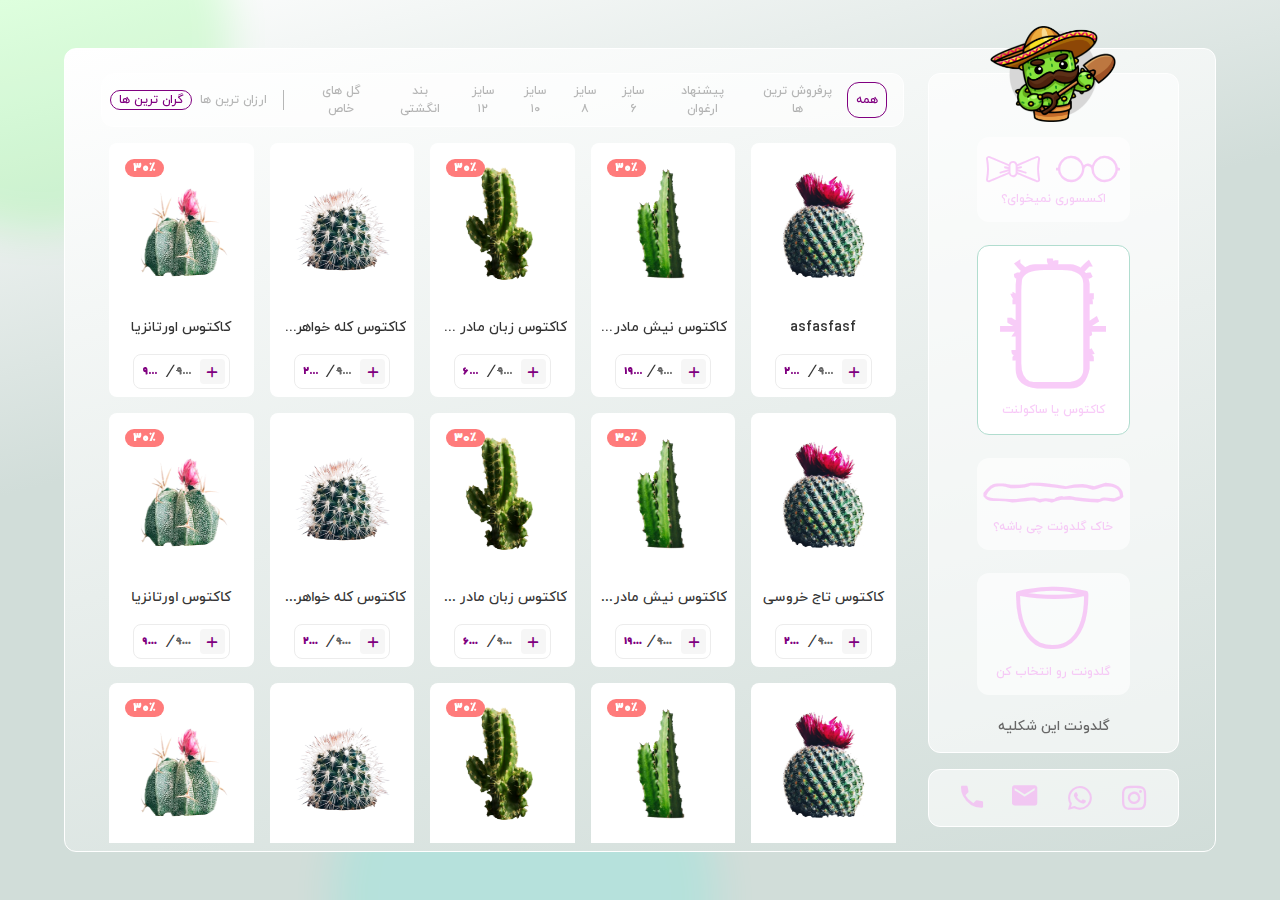
==== commit aeb93644: "fix" ====
--- a/cactus-page.html
+++ b/cactus-page.html
@@ -117,7 +117,7 @@
                     </div>
                     <div class="scrollbar">
                         <div class="grid w-100 gallery-container" id="gallery">
-                            <div class="grid-item px-2 mb-3" data-order="arqhavan-suggestion" data-price="2000">
+                            <div class="grid-item px-2 mb-3 arqhavan-suggestion size-6" data-price="2000">
                                 <div class="p-2 bgc-white border-radius-20">
                                     <div class="image text-center position-relative" data-src="assets/image/cactus's/1.png">
                                         <div class="gallery-popup position-absolute w-100 h-100 d-flex align-items-end justify-content-end p-2 bgc-whisper-2-b-5 border-radius-20 cursor-pointer">
@@ -128,6 +128,140 @@
                                         </a>
                                     </div>
                                     <div class="galley-content text-center mt-3 d-flex flex-column w-100 justify-content-center">
+                                        <a href="" class="font-size-14 color-black-b-8 color-purple-hover mb-2 text-no-wrap">asfasfasf</a>
+                                        <div class="price border-style-solid border-width-1 text-start border-color-whisper border-radius-20 mt-2 d-flex flex-wrap align-items-center justify-content-between p-1 mx-3">
+                                            <div class="cart-plus bgc-white-smoke d-flex align-items-center justify-content-center p-2 border-radius-10 color-purple cursor-pointer color-white-hover bgc-purple-hover transition-1s">
+                                                <i class="icon-font-plus fw-bold font-size-10 pt-1 fst-normal"></i>
+                                            </div>
+                                            <div class="px-1 card-price d-flex align-items-center flex-grow-1">
+                                                <span class="font-size-10 color-dim-gray fw-bold text-decoration-line-through w-50 text-no-wrap text-end dir-ltr">۹۸.۰۰۰ </span>
+                                                <i class="color-black-b-8 px-1">/</i>
+                                                <span class="font-size-10 color-purple fw-bold text-no-wrap w-50 text-no-wrap text-end dir-ltr">۲۰۰۰</span>
+                                            </div>
+                                        </div>
+                                    </div>
+                                </div>
+                            </div>
+                            <div class="grid-item px-2 mb-3 best-sellers-category" data-order="" data-price="19000">
+                                <div class="p-2 bgc-white border-radius-20">
+                                    <div class="image text-center position-relative" data-src="assets/image/cactus's/4.png">
+                                    <span class="discount position-absolute bgc-salmon font-size-12 fw-bold px-2 border-radius-50 color-white">
+                                        ۳۰٪
+                                    </span>
+                                        <div class="gallery-popup position-absolute w-100 h-100 d-flex align-items-end justify-content-end p-2 bgc-whisper-2-b-5 border-radius-20 cursor-pointer">
+                                            <i class="icon-font-search d-flex align-content-center justify-content-center fst-normal bgc-white p-2 border-radius-50 color-purple"></i>
+                                        </div>
+                                        <a href="#">
+                                            <img class="img-fluid" src="assets/image/cactus's/4.png" alt="کاکتوس نیش مادرزن">
+                                        </a>
+                                    </div>
+                                    <div class="galley-content text-center mt-3 d-flex flex-column w-100 justify-content-center">
+                                        <a href="" class="font-size-14 color-black-b-8 color-purple-hover mb-2 text-no-wrap">کاکتوس نیش مادرزن</a>
+                                        <div class="price border-style-solid border-width-1 text-start border-color-whisper border-radius-20 mt-2 d-flex flex-wrap align-items-center justify-content-between p-1 mx-3">
+                                            <div class="cart-plus bgc-white-smoke d-flex align-items-center justify-content-center p-2 border-radius-10 color-purple cursor-pointer color-white-hover bgc-purple-hover transition-1s">
+                                                <i class="icon-font-plus fw-bold font-size-10 pt-1 fst-normal"></i>
+                                            </div>
+                                            <div class="px-1 card-price d-flex align-items-center flex-grow-1">
+                                                <span class="font-size-10 color-dim-gray fw-bold text-decoration-line-through w-50 text-no-wrap text-end dir-ltr">۹۸.۰۰۰ </span>
+                                                <i class="color-black-b-8 px-1">/</i>
+                                                <span class="font-size-10 color-purple fw-bold text-no-wrap w-50 text-no-wrap text-end dir-ltr">۱۹۰۰۰</span>
+                                            </div>
+                                        </div>
+                                    </div>
+                                </div>
+                            </div>
+                            <div class="grid-item px-2 mb-3 size-8" data-order="" data-price="6000">
+                                <div class="p-2 bgc-white border-radius-20">
+                                    <div class="image text-center position-relative" data-src="assets/image/cactus's/2.png">
+                                    <span class="discount position-absolute bgc-salmon font-size-12 fw-bold px-2 border-radius-50 color-white">
+                                        ۳۰٪
+                                    </span>
+                                        <div class="gallery-popup position-absolute w-100 h-100 d-flex align-items-end justify-content-end p-2 bgc-whisper-2-b-5 border-radius-20 cursor-pointer">
+                                            <i class="icon-font-search d-flex align-content-center justify-content-center fst-normal bgc-white p-2 border-radius-50 color-purple"></i>
+                                        </div>
+                                        <a href="#">
+                                            <img class="img-fluid" src="assets/image/cactus's/2.png" alt="کاکتوس زبان مادر شوهر">
+                                        </a>
+                                    </div>
+                                    <div class="galley-content text-center mt-3 d-flex flex-column w-100 justify-content-center">
+                                        <a href="" class="font-size-14 color-black-b-8 color-purple-hover mb-2 text-no-wrap">کاکتوس زبان مادر شوهر</a>
+                                        <div class="price border-style-solid border-width-1 text-start border-color-whisper border-radius-20 mt-2 d-flex flex-wrap align-items-center justify-content-between p-1 mx-3">
+                                            <div class="cart-plus bgc-white-smoke d-flex align-items-center justify-content-center p-2 border-radius-10 color-purple cursor-pointer color-white-hover bgc-purple-hover transition-1s">
+                                                <i class="icon-font-plus fw-bold font-size-10 pt-1 fst-normal"></i>
+                                            </div>
+                                            <div class="px-1 card-price d-flex align-items-center flex-grow-1">
+                                                <span class="font-size-10 color-dim-gray fw-bold text-decoration-line-through w-50 text-no-wrap text-end dir-ltr">۹۸.۰۰۰ </span>
+                                                <i class="color-black-b-8 px-1">/</i>
+                                                <span class="font-size-10 color-purple fw-bold text-no-wrap w-50 text-no-wrap text-end dir-ltr">۶۰۰۰</span>
+                                            </div>
+                                        </div>
+                                    </div>
+                                </div>
+                            </div>
+                            <div class="grid-item px-2 mb-3 size-6" data-order="" data-price="250000">
+                                <div class="p-2 bgc-white border-radius-20">
+                                    <div class="image text-center position-relative" data-src="assets/image/cactus's/5.png">
+                                        <div class="gallery-popup position-absolute w-100 h-100 d-flex align-items-end justify-content-end p-2 bgc-whisper-2-b-5 border-radius-20 cursor-pointer">
+                                            <i class="icon-font-search d-flex align-content-center justify-content-center fst-normal bgc-white p-2 border-radius-50 color-purple"></i>
+                                        </div>
+                                        <a href="#">
+                                            <img class="img-fluid" src="assets/image/cactus's/5.png" alt="کاکتوس کله خواهرشوهر">
+                                        </a>
+                                    </div>
+                                    <div class="galley-content text-center mt-3 d-flex flex-column w-100 justify-content-center">
+                                        <a href="" class="font-size-14 color-black-b-8 color-purple-hover mb-2 text-no-wrap">کاکتوس کله خواهرشوهر</a>
+                                        <div class="price border-style-solid border-width-1 text-start border-color-whisper border-radius-20 mt-2 d-flex flex-wrap align-items-center justify-content-between p-1 mx-3">
+                                            <div class="cart-plus bgc-white-smoke d-flex align-items-center justify-content-center p-2 border-radius-10 color-purple cursor-pointer color-white-hover bgc-purple-hover transition-1s">
+                                                <i class="icon-font-plus fw-bold font-size-10 pt-1 fst-normal"></i>
+                                            </div>
+                                            <div class="px-1 card-price d-flex align-items-center flex-grow-1">
+                                                <span class="font-size-10 color-dim-gray fw-bold text-decoration-line-through w-50 text-no-wrap text-end dir-ltr">۹۸.۰۰۰ </span>
+                                                <i class="color-black-b-8 px-1">/</i>
+                                                <span class="font-size-10 color-purple fw-bold text-no-wrap w-50 text-no-wrap text-end dir-ltr">۲۵۰۰۰۰</span>
+                                            </div>
+                                        </div>
+                                    </div>
+                                </div>
+                            </div>
+                            <div class="grid-item px-2 mb-3 size-6" data-order="" data-price="9000">
+                                <div class="p-2 bgc-white border-radius-20">
+                                    <div class="image text-center position-relative" data-src="assets/image/cactus's/3.png">
+                                    <span class="discount position-absolute bgc-salmon font-size-12 fw-bold px-2 border-radius-50 color-white">
+                                        ۳۰٪
+                                    </span>
+                                        <div class="gallery-popup position-absolute w-100 h-100 d-flex align-items-end justify-content-end p-2 bgc-whisper-2-b-5 border-radius-20 cursor-pointer">
+                                            <i class="icon-font-search d-flex align-content-center justify-content-center fst-normal bgc-white p-2 border-radius-50 color-purple"></i>
+                                        </div>
+                                        <a href="#">
+                                            <img class="img-fluid" src="assets/image/cactus's/3.png" alt="کاکتوس اورتانزیا">
+                                        </a>
+                                    </div>
+                                    <div class="galley-content text-center mt-3 d-flex flex-column w-100 justify-content-center">
+                                        <a href="" class="font-size-14 color-black-b-8 color-purple-hover mb-2 text-no-wrap">کاکتوس اورتانزیا</a>
+                                        <div class="price border-style-solid border-width-1 text-start border-color-whisper border-radius-20 mt-2 d-flex flex-wrap align-items-center justify-content-between p-1 mx-3">
+                                            <div class="cart-plus bgc-white-smoke d-flex align-items-center justify-content-center p-2 border-radius-10 color-purple cursor-pointer color-white-hover bgc-purple-hover transition-1s">
+                                                <i class="icon-font-plus fw-bold font-size-10 pt-1 fst-normal"></i>
+                                            </div>
+                                            <div class="px-1 card-price d-flex align-items-center flex-grow-1">
+                                                <span class="font-size-10 color-dim-gray fw-bold text-decoration-line-through w-50 text-no-wrap text-end dir-ltr">۹۸.۰۰۰ </span>
+                                                <i class="color-black-b-8 px-1">/</i>
+                                                <span class="font-size-10 color-purple fw-bold text-no-wrap w-50 text-no-wrap text-end dir-ltr">۹۰۰۰</span>
+                                            </div>
+                                        </div>
+                                    </div>
+                                </div>
+                            </div>
+                            <div class="grid-item px-2 mb-3 size-8" data-order="" data-price="2000">
+                                <div class="p-2 bgc-white border-radius-20">
+                                    <div class="image text-center position-relative" data-src="assets/image/cactus's/1.png">
+                                        <div class="gallery-popup position-absolute w-100 h-100 d-flex align-items-end justify-content-end p-2 bgc-whisper-2-b-5 border-radius-20 cursor-pointer">
+                                            <i class="icon-font-search d-flex align-content-center justify-content-center fst-normal bgc-white p-2 border-radius-50 color-purple"></i>
+                                        </div>
+                                        <a href="#">
+                                            <img class="img-fluid" src="assets/image/cactus's/1.png" alt="کاکتوس تاج خروسی">
+                                        </a>
+                                    </div>
+                                    <div class="galley-content text-center mt-3 d-flex flex-column w-100 justify-content-center">
                                         <a href="" class="font-size-14 color-black-b-8 color-purple-hover mb-2 text-no-wrap">کاکتوس تاج خروسی</a>
                                         <div class="price border-style-solid border-width-1 text-start border-color-whisper border-radius-20 mt-2 d-flex flex-wrap align-items-center justify-content-between p-1 mx-3">
                                             <div class="cart-plus bgc-white-smoke d-flex align-items-center justify-content-center p-2 border-radius-10 color-purple cursor-pointer color-white-hover bgc-purple-hover transition-1s">
@@ -142,7 +276,7 @@
                                     </div>
                                 </div>
                             </div>
-                            <div class="grid-item px-2 mb-3" data-order="best-sellers-category" data-price="19000">
+                            <div class="grid-item px-2 mb-3 size-6" data-order="" data-price="19000">
                                 <div class="p-2 bgc-white border-radius-20">
                                     <div class="image text-center position-relative" data-src="assets/image/cactus's/4.png">
                                     <span class="discount position-absolute bgc-salmon font-size-12 fw-bold px-2 border-radius-50 color-white">
@@ -170,7 +304,7 @@
                                     </div>
                                 </div>
                             </div>
-                            <div class="grid-item px-2 mb-3" data-order="size-8" data-price="6000">
+                            <div class="grid-item px-2 mb-3 best-sellers-category" data-order="" data-price="6000">
                                 <div class="p-2 bgc-white border-radius-20">
                                     <div class="image text-center position-relative" data-src="assets/image/cactus's/2.png">
                                     <span class="discount position-absolute bgc-salmon font-size-12 fw-bold px-2 border-radius-50 color-white">
@@ -198,7 +332,7 @@
                                     </div>
                                 </div>
                             </div>
-                            <div class="grid-item px-2 mb-3" data-order="size-6" data-price="250000">
+                            <div class="grid-item px-2 mb-3 thumbnail" data-order="" data-price="250000">
                                 <div class="p-2 bgc-white border-radius-20">
                                     <div class="image text-center position-relative" data-src="assets/image/cactus's/5.png">
                                         <div class="gallery-popup position-absolute w-100 h-100 d-flex align-items-end justify-content-end p-2 bgc-whisper-2-b-5 border-radius-20 cursor-pointer">
@@ -223,7 +357,7 @@
                                     </div>
                                 </div>
                             </div>
-                            <div class="grid-item px-2 mb-3" data-order="size-6" data-price="9000">
+                            <div class="grid-item px-2 mb-3 thumbnail" data-order="" data-price="9000">
                                 <div class="p-2 bgc-white border-radius-20">
                                     <div class="image text-center position-relative" data-src="assets/image/cactus's/3.png">
                                     <span class="discount position-absolute bgc-salmon font-size-12 fw-bold px-2 border-radius-50 color-white">
@@ -251,7 +385,7 @@
                                     </div>
                                 </div>
                             </div>
-                            <div class="grid-item px-2 mb-3" data-order="size-8" data-price="2000">
+                            <div class="grid-item px-2 mb-3 arqhavan-suggestion" data-order="" data-price="2000">
                                 <div class="p-2 bgc-white border-radius-20">
                                     <div class="image text-center position-relative" data-src="assets/image/cactus's/1.png">
                                         <div class="gallery-popup position-absolute w-100 h-100 d-flex align-items-end justify-content-end p-2 bgc-whisper-2-b-5 border-radius-20 cursor-pointer">
@@ -276,7 +410,7 @@
                                     </div>
                                 </div>
                             </div>
-                            <div class="grid-item px-2 mb-3" data-order="size-6" data-price="19000">
+                            <div class="grid-item px-2 mb-3 best-sellers-category" data-order="" data-price="19000">
                                 <div class="p-2 bgc-white border-radius-20">
                                     <div class="image text-center position-relative" data-src="assets/image/cactus's/4.png">
                                     <span class="discount position-absolute bgc-salmon font-size-12 fw-bold px-2 border-radius-50 color-white">
@@ -304,7 +438,7 @@
                                     </div>
                                 </div>
                             </div>
-                            <div class="grid-item px-2 mb-3" data-order="best-sellers-category" data-price="6000">
+                            <div class="grid-item px-2 mb-3 size-6" data-order="" data-price="6000">
                                 <div class="p-2 bgc-white border-radius-20">
                                     <div class="image text-center position-relative" data-src="assets/image/cactus's/2.png">
                                     <span class="discount position-absolute bgc-salmon font-size-12 fw-bold px-2 border-radius-50 color-white">
@@ -332,7 +466,7 @@
                                     </div>
                                 </div>
                             </div>
-                            <div class="grid-item px-2 mb-3" data-order="thumbnail" data-price="250000">
+                            <div class="grid-item px-2 mb-3 arqhavan-suggestion" data-order="" data-price="250000">
                                 <div class="p-2 bgc-white border-radius-20">
                                     <div class="image text-center position-relative" data-src="assets/image/cactus's/5.png">
                                         <div class="gallery-popup position-absolute w-100 h-100 d-flex align-items-end justify-content-end p-2 bgc-whisper-2-b-5 border-radius-20 cursor-pointer">
@@ -357,7 +491,7 @@
                                     </div>
                                 </div>
                             </div>
-                            <div class="grid-item px-2 mb-3" data-order="thumbnail" data-price="9000">
+                            <div class="grid-item px-2 mb-3 special-flowers" data-order="" data-price="9000">
                                 <div class="p-2 bgc-white border-radius-20">
                                     <div class="image text-center position-relative" data-src="assets/image/cactus's/3.png">
                                     <span class="discount position-absolute bgc-salmon font-size-12 fw-bold px-2 border-radius-50 color-white">
@@ -385,7 +519,7 @@
                                     </div>
                                 </div>
                             </div>
-                            <div class="grid-item px-2 mb-3" data-order="arqhavan-suggestion" data-price="2000">
+                            <div class="grid-item px-2 mb-3 arqhavan-suggestion" data-order="" data-price="2000">
                                 <div class="p-2 bgc-white border-radius-20">
                                     <div class="image text-center position-relative" data-src="assets/image/cactus's/1.png">
                                         <div class="gallery-popup position-absolute w-100 h-100 d-flex align-items-end justify-content-end p-2 bgc-whisper-2-b-5 border-radius-20 cursor-pointer">
@@ -410,7 +544,7 @@
                                     </div>
                                 </div>
                             </div>
-                            <div class="grid-item px-2 mb-3" data-order="best-sellers-category" data-price="19000">
+                            <div class="grid-item px-2 mb-3 size-6" data-order="" data-price="19000">
                                 <div class="p-2 bgc-white border-radius-20">
                                     <div class="image text-center position-relative" data-src="assets/image/cactus's/4.png">
                                     <span class="discount position-absolute bgc-salmon font-size-12 fw-bold px-2 border-radius-50 color-white">
@@ -438,7 +572,7 @@
                                     </div>
                                 </div>
                             </div>
-                            <div class="grid-item px-2 mb-3" data-order="size-6" data-price="6000">
+                            <div class="grid-item px-2 mb-3 best-sellers-category" data-price="6000">
                                 <div class="p-2 bgc-white border-radius-20">
                                     <div class="image text-center position-relative" data-src="assets/image/cactus's/2.png">
                                     <span class="discount position-absolute bgc-salmon font-size-12 fw-bold px-2 border-radius-50 color-white">
@@ -466,7 +600,7 @@
                                     </div>
                                 </div>
                             </div>
-                            <div class="grid-item px-2 mb-3" data-order="arqhavan-suggestion" data-price="250000">
+                            <div class="grid-item px-2 mb-3 arqhavan-suggestion" data-price="250000">
                                 <div class="p-2 bgc-white border-radius-20">
                                     <div class="image text-center position-relative" data-src="assets/image/cactus's/5.png">
                                         <div class="gallery-popup position-absolute w-100 h-100 d-flex align-items-end justify-content-end p-2 bgc-whisper-2-b-5 border-radius-20 cursor-pointer">
@@ -491,7 +625,7 @@
                                     </div>
                                 </div>
                             </div>
-                            <div class="grid-item px-2 mb-3" data-order="special-flowers" data-price="9000">
+                            <div class="grid-item px-2 mb-3 special-flowers" data-price="9000">
                                 <div class="p-2 bgc-white border-radius-20">
                                     <div class="image text-center position-relative" data-src="assets/image/cactus's/3.png">
                                     <span class="discount position-absolute bgc-salmon font-size-12 fw-bold px-2 border-radius-50 color-white">
@@ -519,60 +653,7 @@
                                     </div>
                                 </div>
                             </div>
-                            <div class="grid-item px-2 mb-3" data-order="arqhavan-suggestion" data-price="2000">
-                                <div class="p-2 bgc-white border-radius-20">
-                                    <div class="image text-center position-relative" data-src="assets/image/cactus's/1.png">
-                                        <div class="gallery-popup position-absolute w-100 h-100 d-flex align-items-end justify-content-end p-2 bgc-whisper-2-b-5 border-radius-20 cursor-pointer">
-                                            <i class="icon-font-search d-flex align-content-center justify-content-center fst-normal bgc-white p-2 border-radius-50 color-purple"></i>
-                                        </div>
-                                        <a href="#">
-                                            <img class="img-fluid" src="assets/image/cactus's/1.png" alt="کاکتوس تاج خروسی">
-                                        </a>
-                                    </div>
-                                    <div class="galley-content text-center mt-3 d-flex flex-column w-100 justify-content-center">
-                                        <a href="" class="font-size-14 color-black-b-8 color-purple-hover mb-2 text-no-wrap">کاکتوس تاج خروسی</a>
-                                        <div class="price border-style-solid border-width-1 text-start border-color-whisper border-radius-20 mt-2 d-flex flex-wrap align-items-center justify-content-between p-1 mx-3">
-                                            <div class="cart-plus bgc-white-smoke d-flex align-items-center justify-content-center p-2 border-radius-10 color-purple cursor-pointer color-white-hover bgc-purple-hover transition-1s">
-                                                <i class="icon-font-plus fw-bold font-size-10 pt-1 fst-normal"></i>
-                                            </div>
-                                            <div class="px-1 card-price d-flex align-items-center flex-grow-1">
-                                                <span class="font-size-10 color-dim-gray fw-bold text-decoration-line-through w-50 text-no-wrap text-end dir-ltr">۹۸.۰۰۰ </span>
-                                                <i class="color-black-b-8 px-1">/</i>
-                                                <span class="font-size-10 color-purple fw-bold text-no-wrap w-50 text-no-wrap text-end dir-ltr">۲۰۰۰</span>
-                                            </div>
-                                        </div>
-                                    </div>
-                                </div>
-                            </div>
-                            <div class="grid-item px-2 mb-3" data-order="size-6" data-price="19000">
-                                <div class="p-2 bgc-white border-radius-20">
-                                    <div class="image text-center position-relative" data-src="assets/image/cactus's/4.png">
-                                    <span class="discount position-absolute bgc-salmon font-size-12 fw-bold px-2 border-radius-50 color-white">
-                                        ۳۰٪
-                                    </span>
-                                        <div class="gallery-popup position-absolute w-100 h-100 d-flex align-items-end justify-content-end p-2 bgc-whisper-2-b-5 border-radius-20 cursor-pointer">
-                                            <i class="icon-font-search d-flex align-content-center justify-content-center fst-normal bgc-white p-2 border-radius-50 color-purple"></i>
-                                        </div>
-                                        <a href="#">
-                                            <img class="img-fluid" src="assets/image/cactus's/4.png" alt="کاکتوس نیش مادرزن">
-                                        </a>
-                                    </div>
-                                    <div class="galley-content text-center mt-3 d-flex flex-column w-100 justify-content-center">
-                                        <a href="" class="font-size-14 color-black-b-8 color-purple-hover mb-2 text-no-wrap">کاکتوس نیش مادرزن</a>
-                                        <div class="price border-style-solid border-width-1 text-start border-color-whisper border-radius-20 mt-2 d-flex flex-wrap align-items-center justify-content-between p-1 mx-3">
-                                            <div class="cart-plus bgc-white-smoke d-flex align-items-center justify-content-center p-2 border-radius-10 color-purple cursor-pointer color-white-hover bgc-purple-hover transition-1s">
-                                                <i class="icon-font-plus fw-bold font-size-10 pt-1 fst-normal"></i>
-                                            </div>
-                                            <div class="px-1 card-price d-flex align-items-center flex-grow-1">
-                                                <span class="font-size-10 color-dim-gray fw-bold text-decoration-line-through w-50 text-no-wrap text-end dir-ltr">۹۸.۰۰۰ </span>
-                                                <i class="color-black-b-8 px-1">/</i>
-                                                <span class="font-size-10 color-purple fw-bold text-no-wrap w-50 text-no-wrap text-end dir-ltr">۱۹۰۰۰</span>
-                                            </div>
-                                        </div>
-                                    </div>
-                                </div>
-                            </div>
-                            <div class="grid-item px-2 mb-3" data-order="best-sellers-category" data-price="6000">
+                            <div class="grid-item px-2 mb-3 best-sellers-category" data-price="6000">
                                 <div class="p-2 bgc-white border-radius-20">
                                     <div class="image text-center position-relative" data-src="assets/image/cactus's/2.png">
                                     <span class="discount position-absolute bgc-salmon font-size-12 fw-bold px-2 border-radius-50 color-white">
@@ -600,7 +681,7 @@
                                     </div>
                                 </div>
                             </div>
-                            <div class="grid-item px-2 mb-3" data-order="arqhavan-suggestion" data-price="250000">
+                            <div class="grid-item px-2 mb-3 size-12" data-price="250000">
                                 <div class="p-2 bgc-white border-radius-20">
                                     <div class="image text-center position-relative" data-src="assets/image/cactus's/5.png">
                                         <div class="gallery-popup position-absolute w-100 h-100 d-flex align-items-end justify-content-end p-2 bgc-whisper-2-b-5 border-radius-20 cursor-pointer">
@@ -625,7 +706,7 @@
                                     </div>
                                 </div>
                             </div>
-                            <div class="grid-item px-2 mb-3" data-order="special-flowers" data-price="9000">
+                            <div class="grid-item px-2 mb-3 size-12" data-price="9000">
                                 <div class="p-2 bgc-white border-radius-20">
                                     <div class="image text-center position-relative" data-src="assets/image/cactus's/3.png">
                                     <span class="discount position-absolute bgc-salmon font-size-12 fw-bold px-2 border-radius-50 color-white">
@@ -653,7 +734,7 @@
                                     </div>
                                 </div>
                             </div>
-                            <div class="grid-item px-2 mb-3" data-order="best-sellers-category" data-price="6000">
+                            <div class="grid-item px-2 mb-3 size-10" data-price="6000">
                                 <div class="p-2 bgc-white border-radius-20">
                                     <div class="image text-center position-relative" data-src="assets/image/cactus's/2.png">
                                     <span class="discount position-absolute bgc-salmon font-size-12 fw-bold px-2 border-radius-50 color-white">
@@ -681,7 +762,7 @@
                                     </div>
                                 </div>
                             </div>
-                            <div class="grid-item px-2 mb-3" data-order="size-12" data-price="250000">
+                            <div class="grid-item px-2 mb-3 size-10" data-price="250000">
                                 <div class="p-2 bgc-white border-radius-20">
                                     <div class="image text-center position-relative" data-src="assets/image/cactus's/5.png">
                                         <div class="gallery-popup position-absolute w-100 h-100 d-flex align-items-end justify-content-end p-2 bgc-whisper-2-b-5 border-radius-20 cursor-pointer">
@@ -706,88 +787,7 @@
                                     </div>
                                 </div>
                             </div>
-                            <div class="grid-item px-2 mb-3" data-order="size-12" data-price="9000">
-                                <div class="p-2 bgc-white border-radius-20">
-                                    <div class="image text-center position-relative" data-src="assets/image/cactus's/3.png">
-                                    <span class="discount position-absolute bgc-salmon font-size-12 fw-bold px-2 border-radius-50 color-white">
-                                        ۳۰٪
-                                    </span>
-                                        <div class="gallery-popup position-absolute w-100 h-100 d-flex align-items-end justify-content-end p-2 bgc-whisper-2-b-5 border-radius-20 cursor-pointer">
-                                            <i class="icon-font-search d-flex align-content-center justify-content-center fst-normal bgc-white p-2 border-radius-50 color-purple"></i>
-                                        </div>
-                                        <a href="#">
-                                            <img class="img-fluid" src="assets/image/cactus's/3.png" alt="کاکتوس اورتانزیا">
-                                        </a>
-                                    </div>
-                                    <div class="galley-content text-center mt-3 d-flex flex-column w-100 justify-content-center">
-                                        <a href="" class="font-size-14 color-black-b-8 color-purple-hover mb-2 text-no-wrap">کاکتوس اورتانزیا</a>
-                                        <div class="price border-style-solid border-width-1 text-start border-color-whisper border-radius-20 mt-2 d-flex flex-wrap align-items-center justify-content-between p-1 mx-3">
-                                            <div class="cart-plus bgc-white-smoke d-flex align-items-center justify-content-center p-2 border-radius-10 color-purple cursor-pointer color-white-hover bgc-purple-hover transition-1s">
-                                                <i class="icon-font-plus fw-bold font-size-10 pt-1 fst-normal"></i>
-                                            </div>
-                                            <div class="px-1 card-price d-flex align-items-center flex-grow-1">
-                                                <span class="font-size-10 color-dim-gray fw-bold text-decoration-line-through w-50 text-no-wrap text-end dir-ltr">۹۸.۰۰۰ </span>
-                                                <i class="color-black-b-8 px-1">/</i>
-                                                <span class="font-size-10 color-purple fw-bold text-no-wrap w-50 text-no-wrap text-end dir-ltr">۹۰۰۰</span>
-                                            </div>
-                                        </div>
-                                    </div>
-                                </div>
-                            </div>
-                            <div class="grid-item px-2 mb-3" data-order="size-10" data-price="6000">
-                                <div class="p-2 bgc-white border-radius-20">
-                                    <div class="image text-center position-relative" data-src="assets/image/cactus's/2.png">
-                                    <span class="discount position-absolute bgc-salmon font-size-12 fw-bold px-2 border-radius-50 color-white">
-                                        ۳۰٪
-                                    </span>
-                                        <div class="gallery-popup position-absolute w-100 h-100 d-flex align-items-end justify-content-end p-2 bgc-whisper-2-b-5 border-radius-20 cursor-pointer">
-                                            <i class="icon-font-search d-flex align-content-center justify-content-center fst-normal bgc-white p-2 border-radius-50 color-purple"></i>
-                                        </div>
-                                        <a href="#">
-                                            <img class="img-fluid" src="assets/image/cactus's/2.png" alt="کاکتوس زبان مادر شوهر">
-                                        </a>
-                                    </div>
-                                    <div class="galley-content text-center mt-3 d-flex flex-column w-100 justify-content-center">
-                                        <a href="" class="font-size-14 color-black-b-8 color-purple-hover mb-2 text-no-wrap">کاکتوس زبان مادر شوهر</a>
-                                        <div class="price border-style-solid border-width-1 text-start border-color-whisper border-radius-20 mt-2 d-flex flex-wrap align-items-center justify-content-between p-1 mx-3">
-                                            <div class="cart-plus bgc-white-smoke d-flex align-items-center justify-content-center p-2 border-radius-10 color-purple cursor-pointer color-white-hover bgc-purple-hover transition-1s">
-                                                <i class="icon-font-plus fw-bold font-size-10 pt-1 fst-normal"></i>
-                                            </div>
-                                            <div class="px-1 card-price d-flex align-items-center flex-grow-1">
-                                                <span class="font-size-10 color-dim-gray fw-bold text-decoration-line-through w-50 text-no-wrap text-end dir-ltr">۹۸.۰۰۰ </span>
-                                                <i class="color-black-b-8 px-1">/</i>
-                                                <span class="font-size-10 color-purple fw-bold text-no-wrap w-50 text-no-wrap text-end dir-ltr">۶۰۰۰</span>
-                                            </div>
-                                        </div>
-                                    </div>
-                                </div>
-                            </div>
-                            <div class="grid-item px-2 mb-3" data-order="size-10" data-price="250000">
-                                <div class="p-2 bgc-white border-radius-20">
-                                    <div class="image text-center position-relative" data-src="assets/image/cactus's/5.png">
-                                        <div class="gallery-popup position-absolute w-100 h-100 d-flex align-items-end justify-content-end p-2 bgc-whisper-2-b-5 border-radius-20 cursor-pointer">
-                                            <i class="icon-font-search d-flex align-content-center justify-content-center fst-normal bgc-white p-2 border-radius-50 color-purple"></i>
-                                        </div>
-                                        <a href="#">
-                                            <img class="img-fluid" src="assets/image/cactus's/5.png" alt="کاکتوس کله خواهرشوهر">
-                                        </a>
-                                    </div>
-                                    <div class="galley-content text-center mt-3 d-flex flex-column w-100 justify-content-center">
-                                        <a href="" class="font-size-14 color-black-b-8 color-purple-hover mb-2 text-no-wrap">کاکتوس کله خواهرشوهر</a>
-                                        <div class="price border-style-solid border-width-1 text-start border-color-whisper border-radius-20 mt-2 d-flex flex-wrap align-items-center justify-content-between p-1 mx-3">
-                                            <div class="cart-plus bgc-white-smoke d-flex align-items-center justify-content-center p-2 border-radius-10 color-purple cursor-pointer color-white-hover bgc-purple-hover transition-1s">
-                                                <i class="icon-font-plus fw-bold font-size-10 pt-1 fst-normal"></i>
-                                            </div>
-                                            <div class="px-1 card-price d-flex align-items-center flex-grow-1">
-                                                <span class="font-size-10 color-dim-gray fw-bold text-decoration-line-through w-50 text-no-wrap text-end dir-ltr">۹۸.۰۰۰ </span>
-                                                <i class="color-black-b-8 px-1">/</i>
-                                                <span class="font-size-10 color-purple fw-bold text-no-wrap w-50 text-no-wrap text-end dir-ltr">۲۵۰۰۰۰</span>
-                                            </div>
-                                        </div>
-                                    </div>
-                                </div>
-                            </div>
-                            <div class="grid-item px-2 mb-3" data-order="special-flowers" data-price="9000">
+                            <div class="grid-item px-2 mb-3 special-flowers" data-price="9000">
                                 <div class="p-2 bgc-white border-radius-20">
                                     <div class="image text-center position-relative" data-src="assets/image/cactus's/3.png">
                                     <span class="discount position-absolute bgc-salmon font-size-12 fw-bold px-2 border-radius-50 color-white">
--- a/assets/css/main.css
+++ b/assets/css/main.css
@@ -37,7 +37,7 @@
 }
 
 [class^=icon-font-]:before,
-[class^=icon-font-]:after {
+[class*=" icon-font-"]:after {
   font-family: icon-font, serif, sans-serif, cursive, fantasy, monospace;
   font-weight: inherit;
   line-height: 1;
